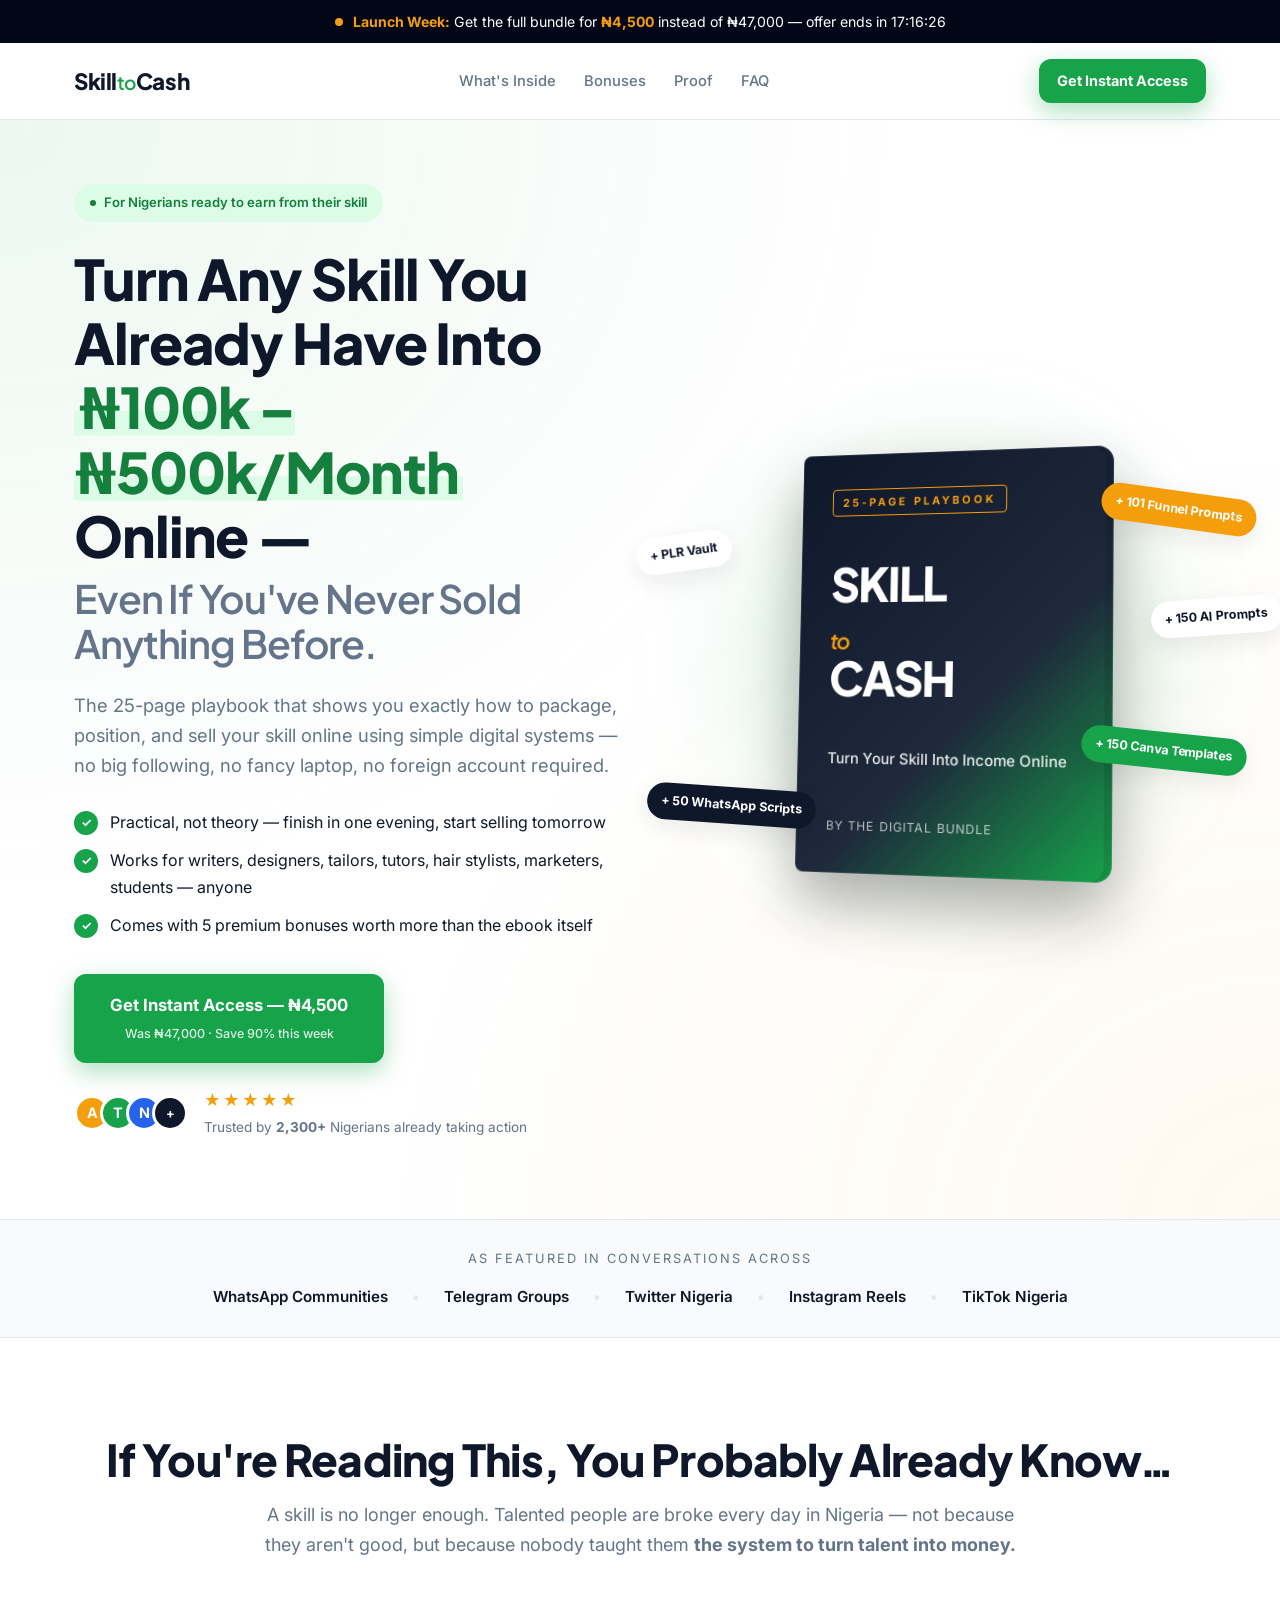
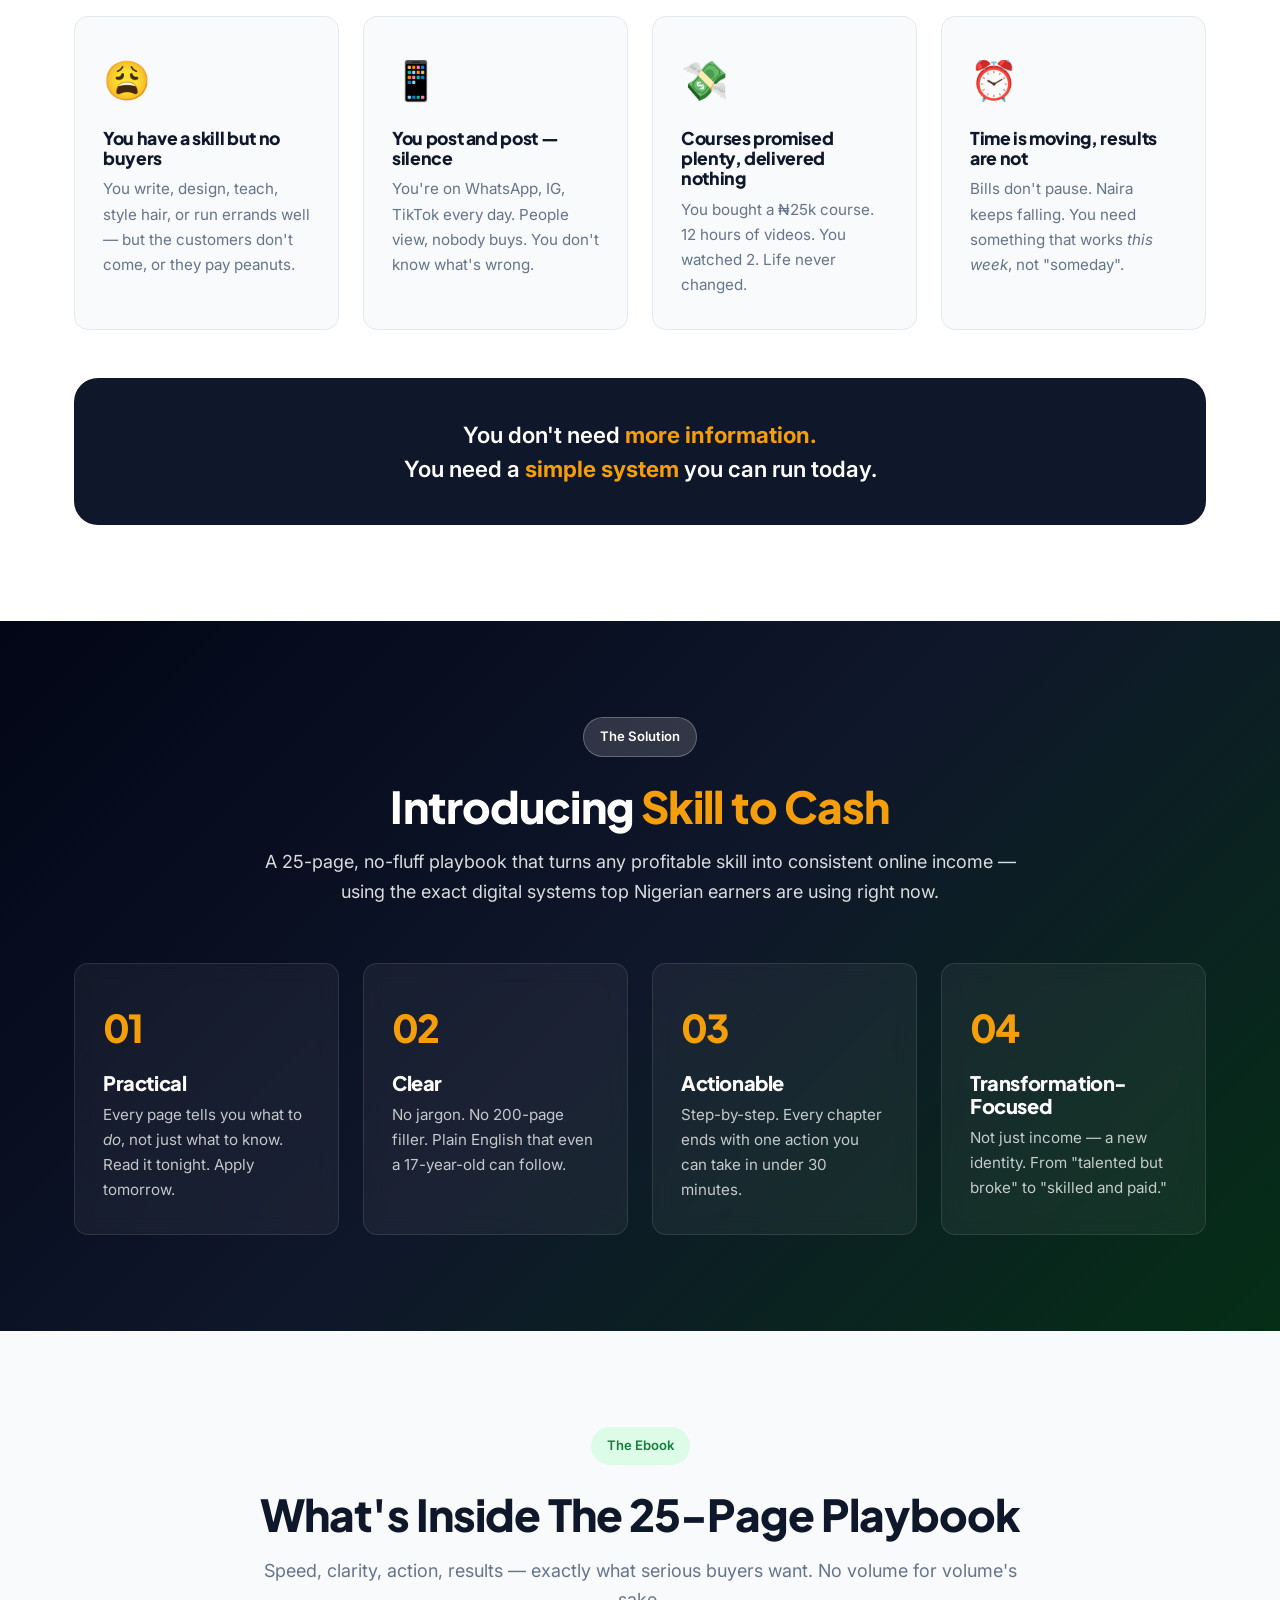
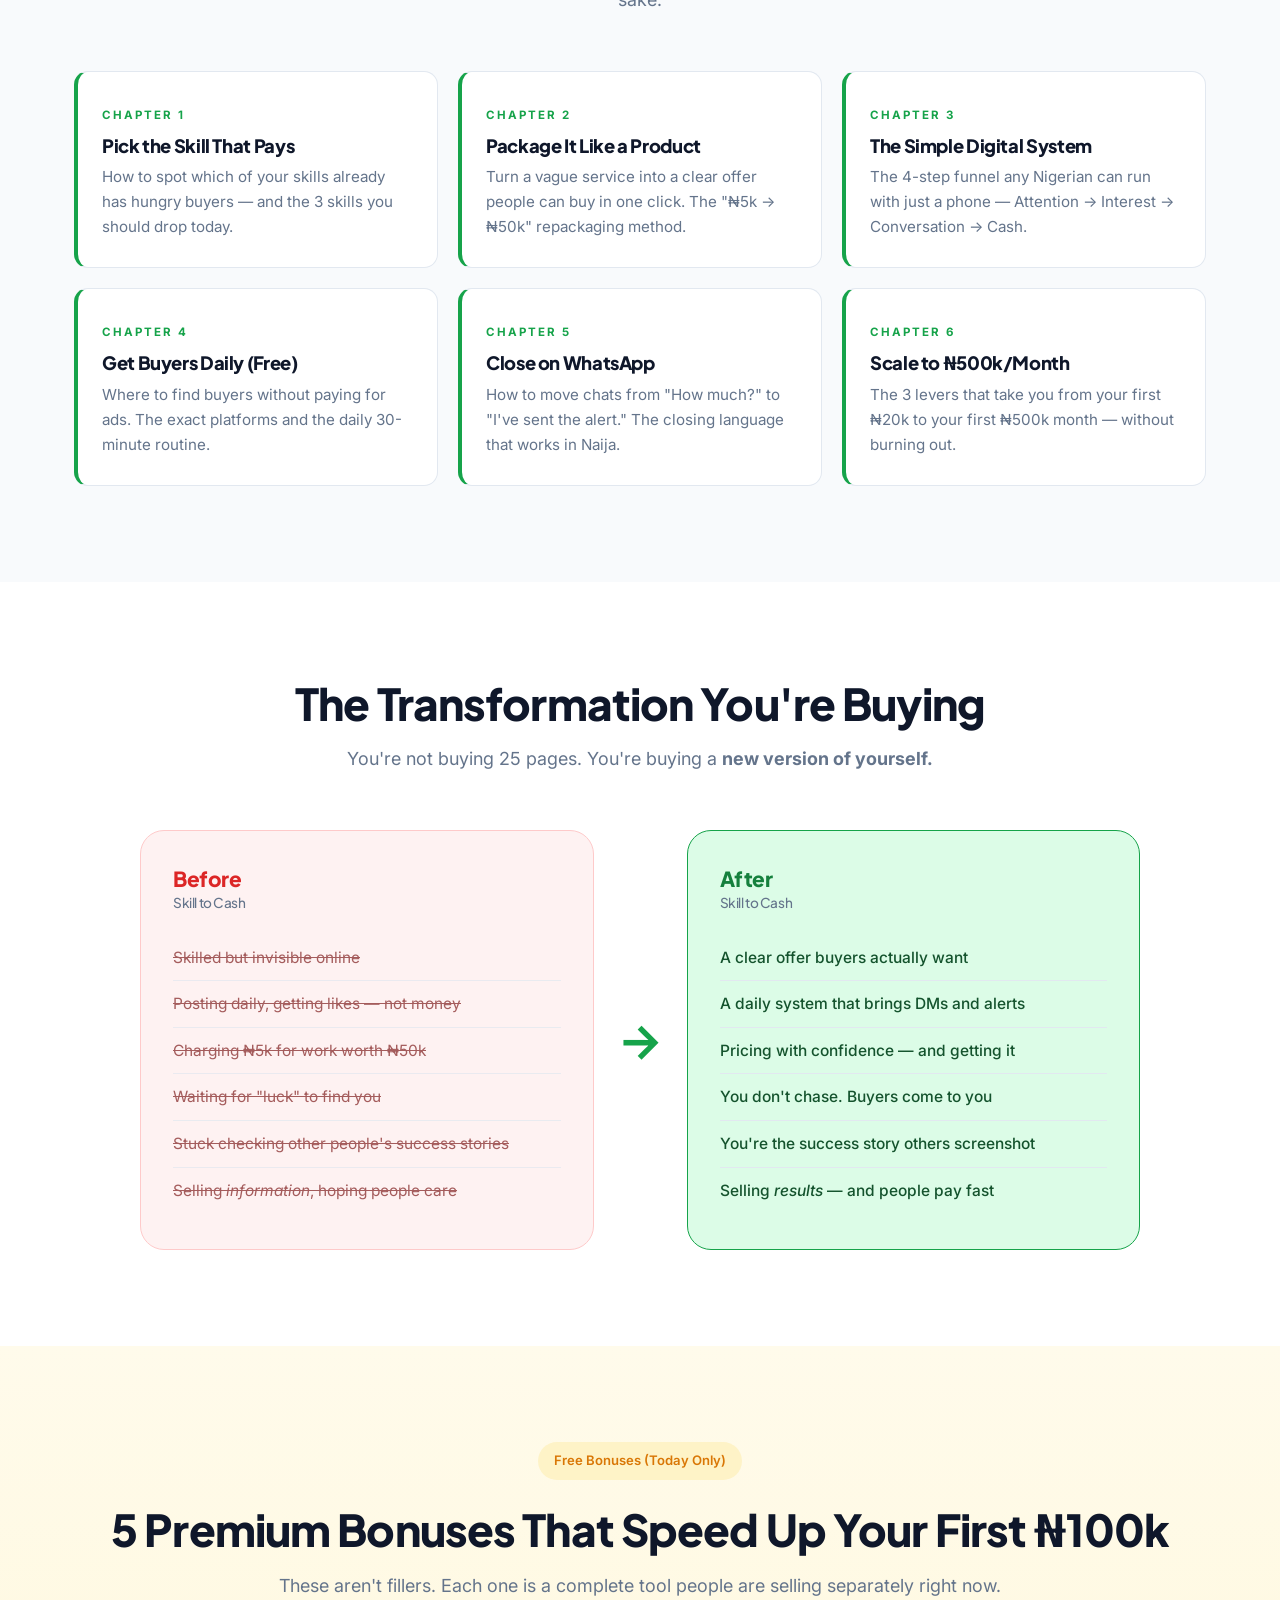
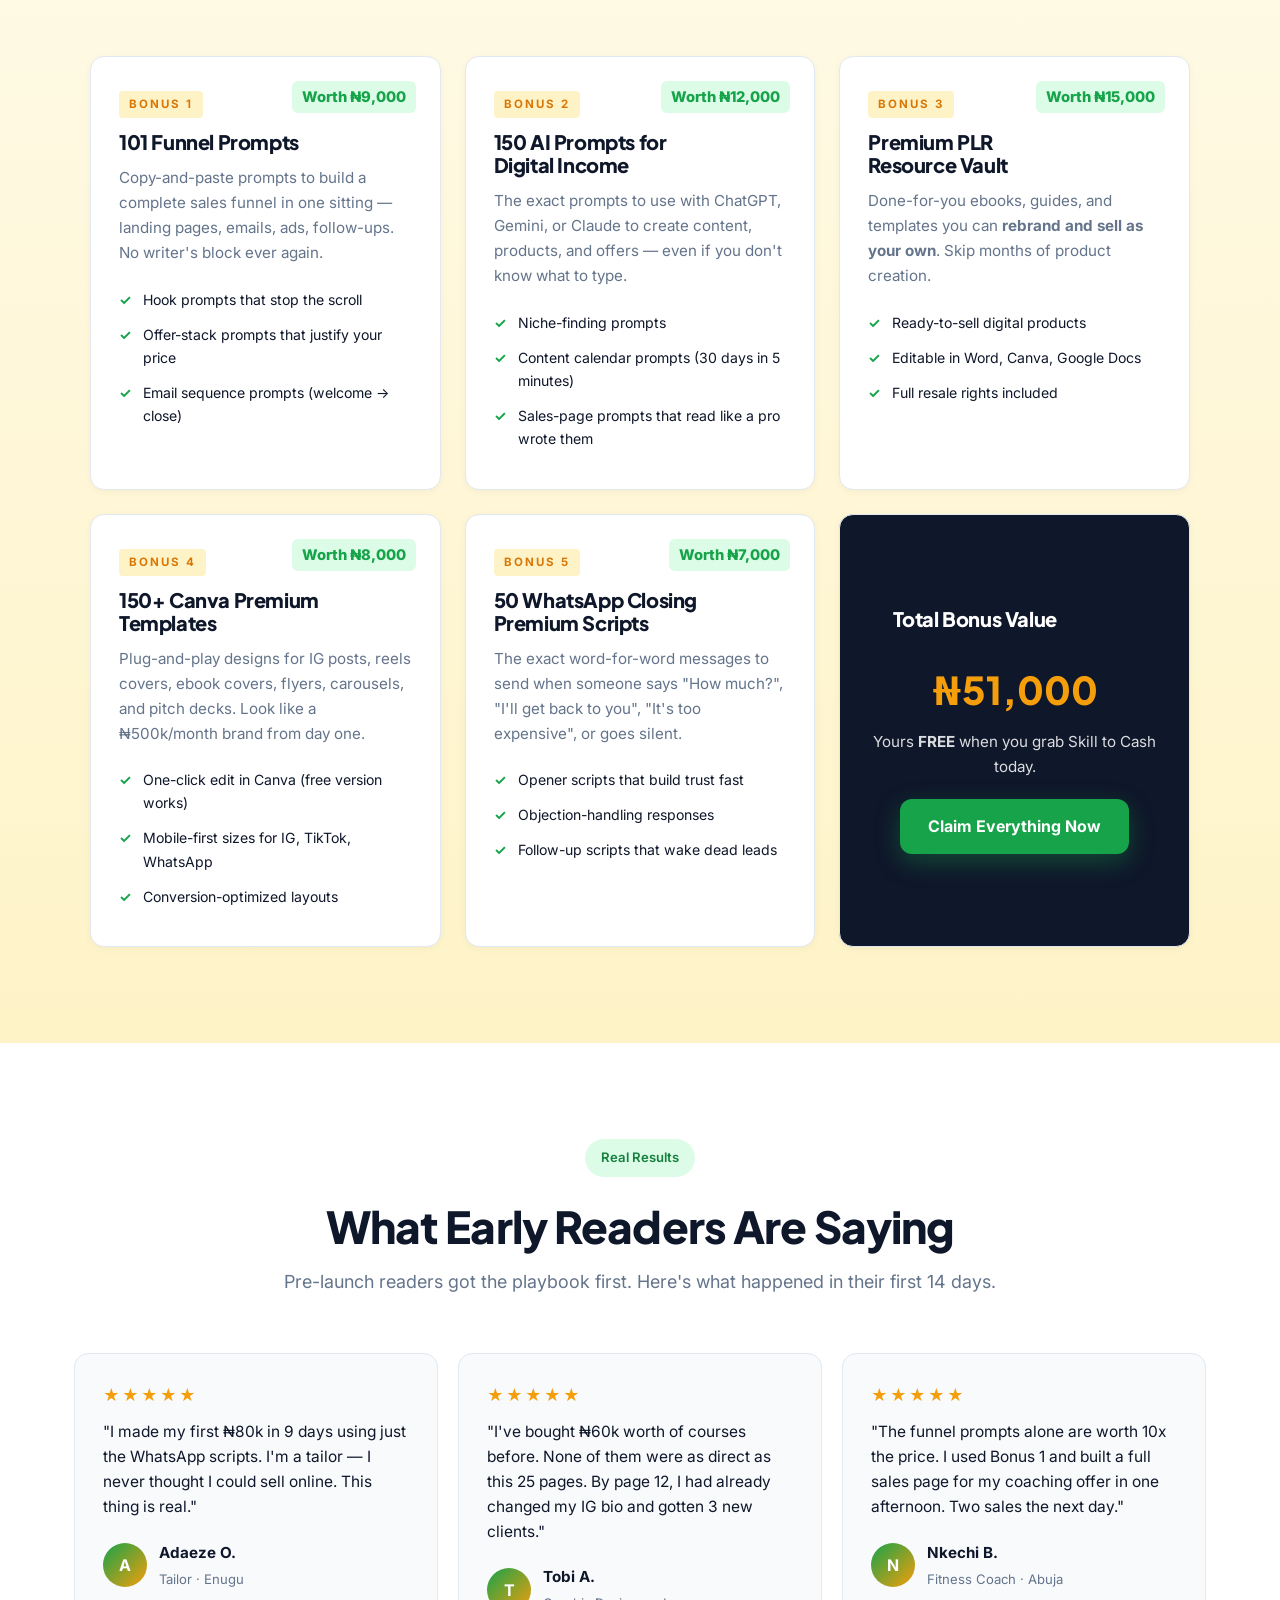
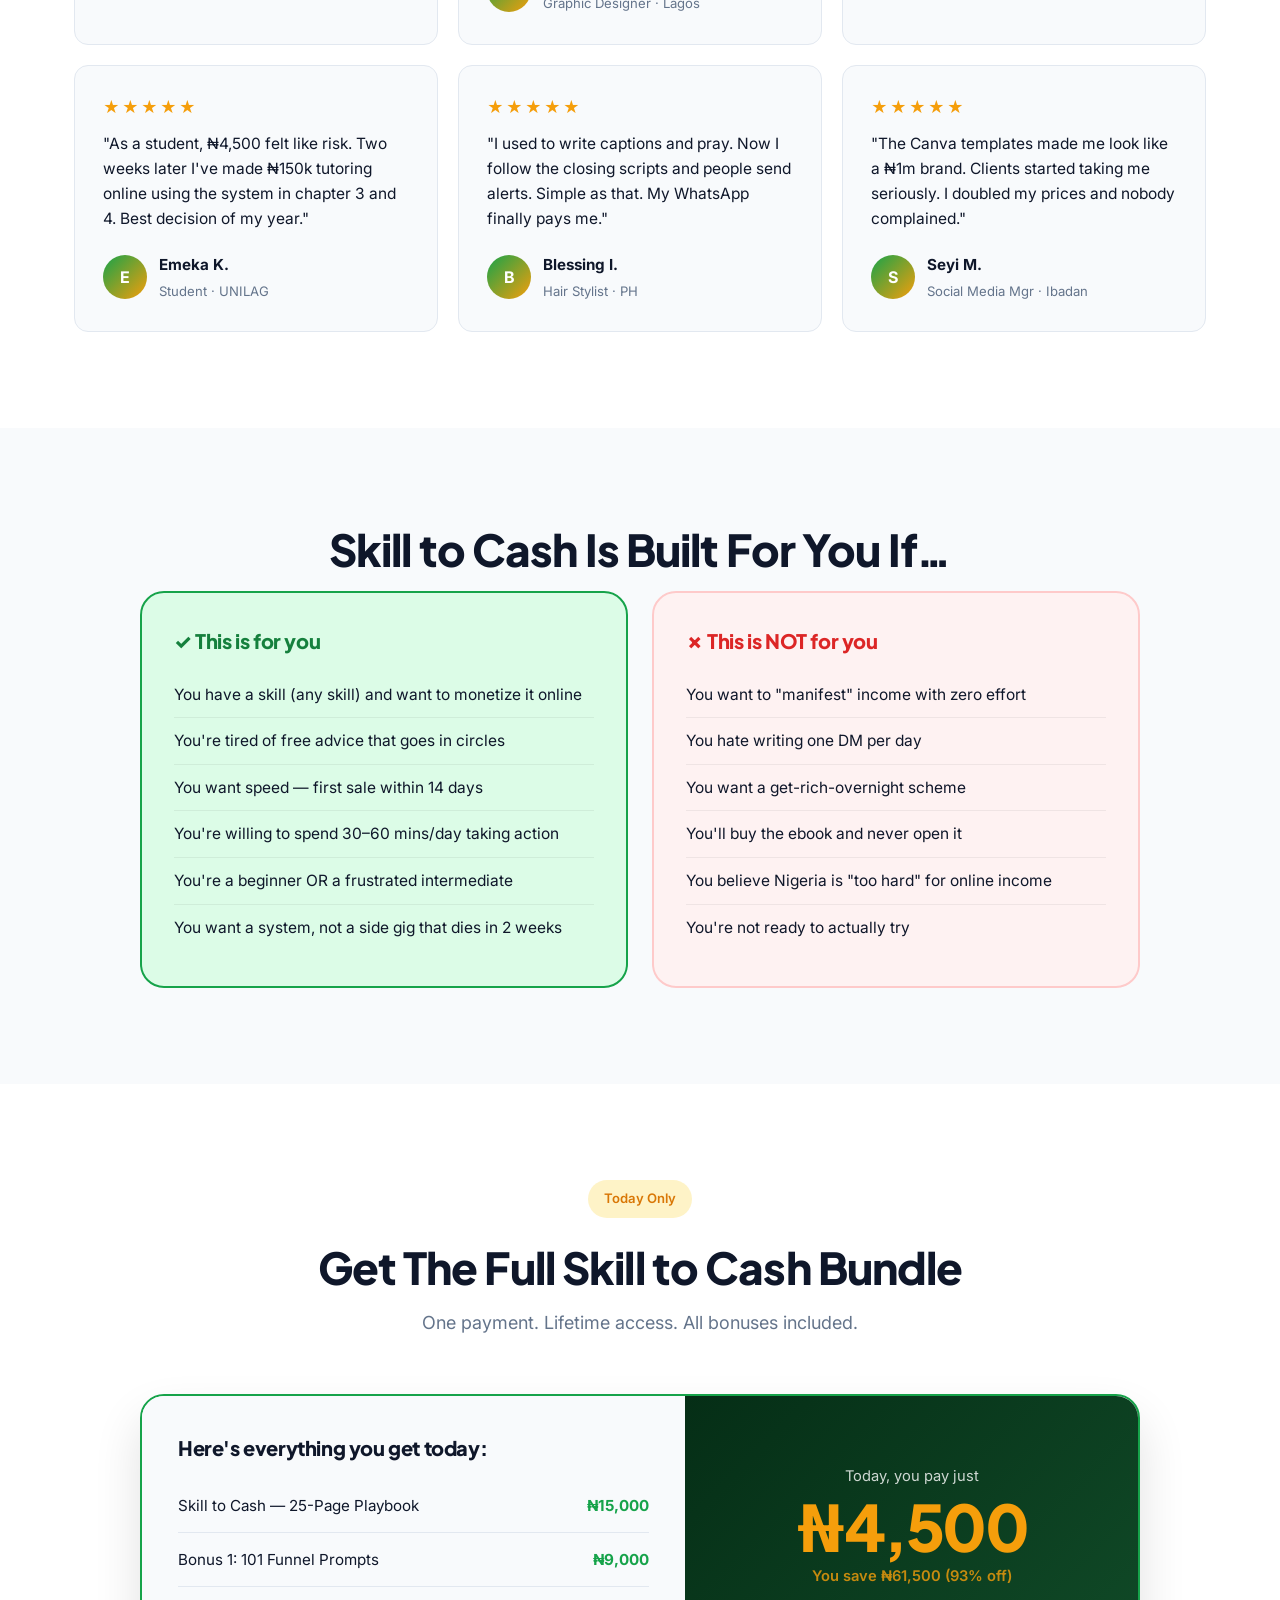
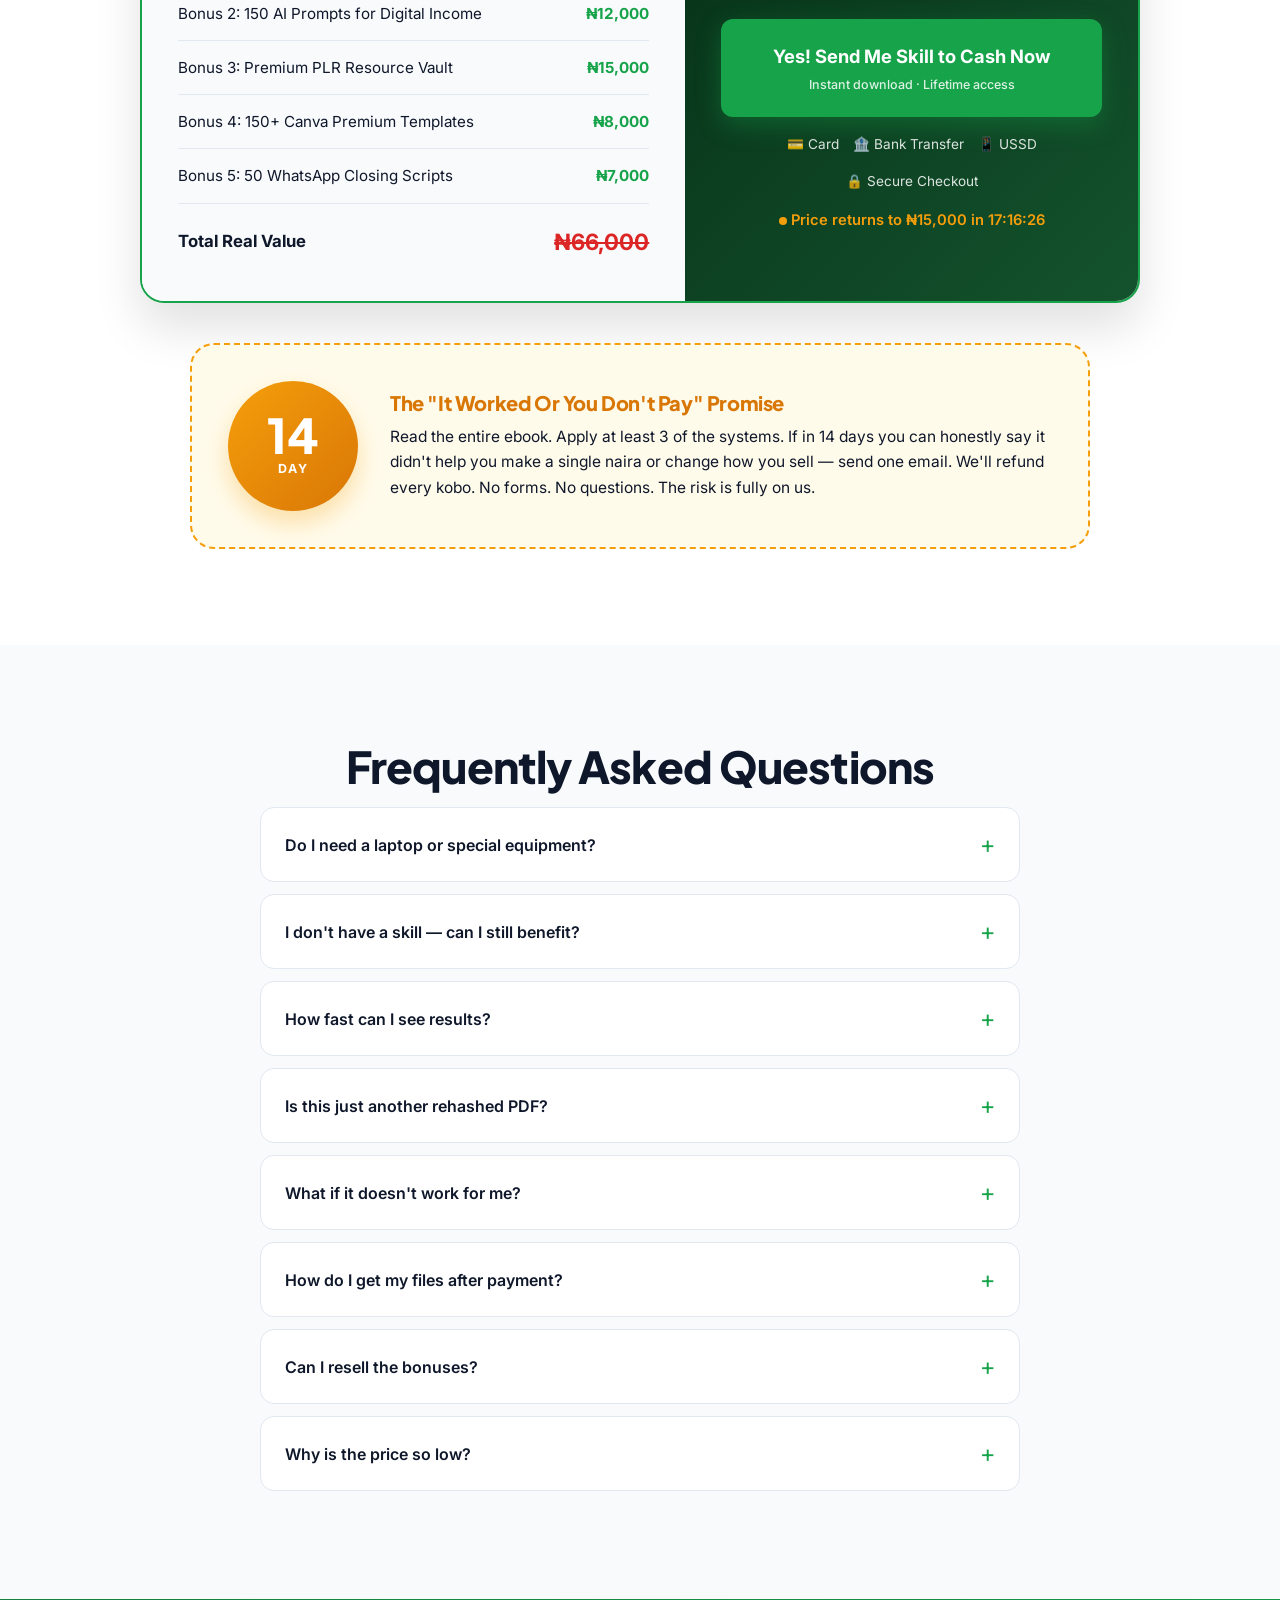
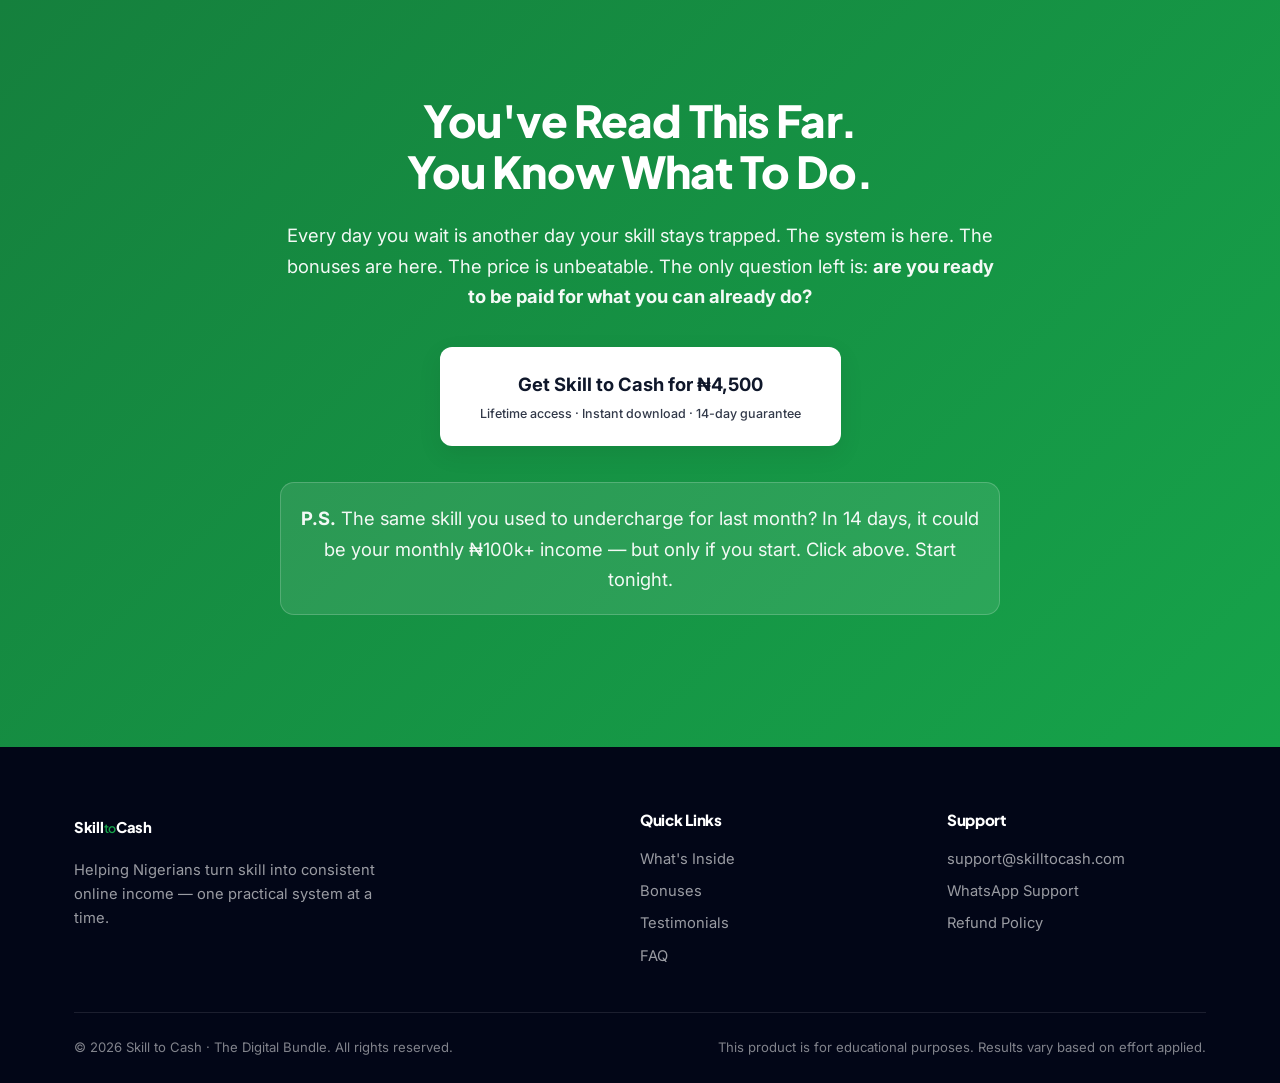
==== index.html @ 4e05a84c "Launch: Skill to Cash high-converting landing page + funnel - Full landing page (hero, pain, promise" ====
<!DOCTYPE html>
<html lang="en">
<head>
  <meta charset="UTF-8" />
  <meta name="viewport" content="width=device-width, initial-scale=1.0" />
  <meta name="description" content="Skill to Cash — Turn any profitable skill into consistent online income using simple digital systems. A 25-page practical ebook + 5 premium bonuses." />
  <meta name="keywords" content="skill to cash, make money online Nigeria, digital income, ebook, online business Nigeria" />

  <!-- Open Graph -->
  <meta property="og:title" content="Skill to Cash — Turn Your Skill Into Cash, Starting This Week" />
  <meta property="og:description" content="The 25-page playbook Nigerians are using to turn ordinary skills into ₦100k–₦500k/month online. Practical. Clear. Actionable." />
  <meta property="og:type" content="website" />

  <title>Skill to Cash — Turn Your Skill Into Cash, Starting This Week</title>

  <link rel="preconnect" href="https://fonts.googleapis.com" />
  <link rel="preconnect" href="https://fonts.gstatic.com" crossorigin />
  <link href="https://fonts.googleapis.com/css2?family=Inter:wght@400;500;600;700;800;900&family=Plus+Jakarta+Sans:wght@600;700;800&display=swap" rel="stylesheet" />
  <link rel="stylesheet" href="styles.css" />
</head>
<body>

  <!-- ANNOUNCEMENT BAR -->
  <div class="announce-bar">
    <span class="pulse-dot"></span>
    <span><strong>Launch Week:</strong> Get the full bundle for <strong>₦4,500</strong> instead of ₦47,000 — offer ends in <span id="countdown">--:--:--</span></span>
  </div>

  <!-- NAV -->
  <header class="nav">
    <div class="container nav-inner">
      <a href="#" class="logo">Skill<span>to</span>Cash</a>
      <nav class="nav-links">
        <a href="#whats-inside">What's Inside</a>
        <a href="#bonuses">Bonuses</a>
        <a href="#proof">Proof</a>
        <a href="#faq">FAQ</a>
      </nav>
      <a href="#order" class="btn btn-sm btn-primary">Get Instant Access</a>
    </div>
  </header>

  <!-- HERO -->
  <section class="hero">
    <div class="container hero-grid">
      <div class="hero-copy">
        <div class="badge">
          <span class="badge-dot"></span> For Nigerians ready to earn from their skill
        </div>
        <h1 class="hero-title">
          Turn Any Skill You Already Have Into <span class="highlight">₦100k – ₦500k/Month</span> Online —
          <em>Even If You've Never Sold Anything Before.</em>
        </h1>
        <p class="hero-sub">
          The 25-page playbook that shows you exactly how to package, position, and sell your skill online using simple digital systems —
          no big following, no fancy laptop, no foreign account required.
        </p>

        <ul class="hero-bullets">
          <li><span class="check">✓</span> Practical, not theory — finish in one evening, start selling tomorrow</li>
          <li><span class="check">✓</span> Works for writers, designers, tailors, tutors, hair stylists, marketers, students — anyone</li>
          <li><span class="check">✓</span> Comes with 5 premium bonuses worth more than the ebook itself</li>
        </ul>

        <div class="hero-cta">
          <a href="#order" class="btn btn-lg btn-primary">
            Get Instant Access — ₦4,500
            <span class="btn-sub">Was ₦47,000 · Save 90% this week</span>
          </a>
          <div class="trust-row">
            <div class="avatars">
              <span class="avatar a1">A</span>
              <span class="avatar a2">T</span>
              <span class="avatar a3">N</span>
              <span class="avatar a4">+</span>
            </div>
            <div>
              <div class="stars">★★★★★</div>
              <small>Trusted by <strong>2,300+</strong> Nigerians already taking action</small>
            </div>
          </div>
        </div>
      </div>

      <div class="hero-visual">
        <div class="mockup">
          <div class="mockup-glow"></div>
          <div class="ebook-cover">
            <div class="ebook-tag">25-PAGE PLAYBOOK</div>
            <div class="ebook-title">SKILL <br/><span>to</span><br/> CASH</div>
            <div class="ebook-sub">Turn Your Skill Into Income Online</div>
            <div class="ebook-author">by The Digital Bundle</div>
          </div>
          <div class="mockup-stickers">
            <span class="sticker s1">+ 101 Funnel Prompts</span>
            <span class="sticker s2">+ 150 AI Prompts</span>
            <span class="sticker s3">+ 150 Canva Templates</span>
            <span class="sticker s4">+ PLR Vault</span>
            <span class="sticker s5">+ 50 WhatsApp Scripts</span>
          </div>
        </div>
      </div>
    </div>
  </section>

  <!-- LOGO / SOCIAL PROOF STRIP -->
  <section class="proof-strip">
    <div class="container">
      <p class="proof-strip-label">As featured in conversations across</p>
      <div class="proof-logos">
        <span>WhatsApp Communities</span>
        <span>•</span>
        <span>Telegram Groups</span>
        <span>•</span>
        <span>Twitter Nigeria</span>
        <span>•</span>
        <span>Instagram Reels</span>
        <span>•</span>
        <span>TikTok Nigeria</span>
      </div>
    </div>
  </section>

  <!-- PAIN / AGITATION -->
  <section class="pain">
    <div class="container">
      <h2 class="section-title">If You're Reading This, You Probably Already Know…</h2>
      <p class="section-lede">A skill is no longer enough. Talented people are broke every day in Nigeria — not because they aren't good, but because nobody taught them <strong>the system to turn talent into money.</strong></p>

      <div class="pain-grid">
        <div class="pain-card">
          <div class="pain-icon">😩</div>
          <h3>You have a skill but no buyers</h3>
          <p>You write, design, teach, style hair, or run errands well — but the customers don't come, or they pay peanuts.</p>
        </div>
        <div class="pain-card">
          <div class="pain-icon">📱</div>
          <h3>You post and post — silence</h3>
          <p>You're on WhatsApp, IG, TikTok every day. People view, nobody buys. You don't know what's wrong.</p>
        </div>
        <div class="pain-card">
          <div class="pain-icon">💸</div>
          <h3>Courses promised plenty, delivered nothing</h3>
          <p>You bought a ₦25k course. 12 hours of videos. You watched 2. Life never changed.</p>
        </div>
        <div class="pain-card">
          <div class="pain-icon">⏰</div>
          <h3>Time is moving, results are not</h3>
          <p>Bills don't pause. Naira keeps falling. You need something that works <em>this week</em>, not "someday".</p>
        </div>
      </div>

      <div class="pain-callout">
        <p>You don't need <strong>more information.</strong><br/>You need a <strong>simple system</strong> you can run today.</p>
      </div>
    </div>
  </section>

  <!-- THE PROMISE / SOLUTION -->
  <section class="promise">
    <div class="container">
      <div class="badge badge-light">The Solution</div>
      <h2 class="section-title white">Introducing <span class="highlight-yellow">Skill to Cash</span></h2>
      <p class="section-lede white">A 25-page, no-fluff playbook that turns any profitable skill into consistent online income — using the exact digital systems top Nigerian earners are using right now.</p>

      <div class="promise-grid">
        <div class="promise-card">
          <div class="num">01</div>
          <h3>Practical</h3>
          <p>Every page tells you what to <em>do</em>, not just what to know. Read it tonight. Apply tomorrow.</p>
        </div>
        <div class="promise-card">
          <div class="num">02</div>
          <h3>Clear</h3>
          <p>No jargon. No 200-page filler. Plain English that even a 17-year-old can follow.</p>
        </div>
        <div class="promise-card">
          <div class="num">03</div>
          <h3>Actionable</h3>
          <p>Step-by-step. Every chapter ends with one action you can take in under 30 minutes.</p>
        </div>
        <div class="promise-card">
          <div class="num">04</div>
          <h3>Transformation-Focused</h3>
          <p>Not just income — a new identity. From "talented but broke" to "skilled and paid."</p>
        </div>
      </div>
    </div>
  </section>

  <!-- WHAT'S INSIDE THE EBOOK -->
  <section id="whats-inside" class="inside">
    <div class="container">
      <div class="badge">The Ebook</div>
      <h2 class="section-title">What's Inside The 25-Page Playbook</h2>
      <p class="section-lede">Speed, clarity, action, results — exactly what serious buyers want. No volume for volume's sake.</p>

      <div class="inside-grid">
        <div class="inside-card">
          <span class="chap">Chapter 1</span>
          <h3>Pick the Skill That Pays</h3>
          <p>How to spot which of your skills already has hungry buyers — and the 3 skills you should drop today.</p>
        </div>
        <div class="inside-card">
          <span class="chap">Chapter 2</span>
          <h3>Package It Like a Product</h3>
          <p>Turn a vague service into a clear offer people can buy in one click. The "₦5k → ₦50k" repackaging method.</p>
        </div>
        <div class="inside-card">
          <span class="chap">Chapter 3</span>
          <h3>The Simple Digital System</h3>
          <p>The 4-step funnel any Nigerian can run with just a phone — Attention → Interest → Conversation → Cash.</p>
        </div>
        <div class="inside-card">
          <span class="chap">Chapter 4</span>
          <h3>Get Buyers Daily (Free)</h3>
          <p>Where to find buyers without paying for ads. The exact platforms and the daily 30-minute routine.</p>
        </div>
        <div class="inside-card">
          <span class="chap">Chapter 5</span>
          <h3>Close on WhatsApp</h3>
          <p>How to move chats from "How much?" to "I've sent the alert." The closing language that works in Naija.</p>
        </div>
        <div class="inside-card">
          <span class="chap">Chapter 6</span>
          <h3>Scale to ₦500k/Month</h3>
          <p>The 3 levers that take you from your first ₦20k to your first ₦500k month — without burning out.</p>
        </div>
      </div>
    </div>
  </section>

  <!-- TRANSFORMATION PROMISE -->
  <section class="transformation">
    <div class="container">
      <h2 class="section-title">The Transformation You're Buying</h2>
      <p class="section-lede">You're not buying 25 pages. You're buying a <strong>new version of yourself.</strong></p>

      <div class="trans-grid">
        <div class="trans-col before">
          <h3>Before <span>Skill to Cash</span></h3>
          <ul>
            <li>Skilled but invisible online</li>
            <li>Posting daily, getting likes — not money</li>
            <li>Charging ₦5k for work worth ₦50k</li>
            <li>Waiting for "luck" to find you</li>
            <li>Stuck checking other people's success stories</li>
            <li>Selling <em>information</em>, hoping people care</li>
          </ul>
        </div>
        <div class="trans-arrow">→</div>
        <div class="trans-col after">
          <h3>After <span>Skill to Cash</span></h3>
          <ul>
            <li>A clear offer buyers actually want</li>
            <li>A daily system that brings DMs and alerts</li>
            <li>Pricing with confidence — and getting it</li>
            <li>You don't chase. Buyers come to you</li>
            <li>You're the success story others screenshot</li>
            <li>Selling <em>results</em> — and people pay fast</li>
          </ul>
        </div>
      </div>
    </div>
  </section>

  <!-- BONUS STACK -->
  <section id="bonuses" class="bonuses">
    <div class="container">
      <div class="badge badge-gold">Free Bonuses (Today Only)</div>
      <h2 class="section-title">5 Premium Bonuses That Speed Up Your First ₦100k</h2>
      <p class="section-lede">These aren't fillers. Each one is a complete tool people are selling separately right now.</p>

      <div class="bonus-grid">
        <div class="bonus-card">
          <div class="bonus-num">Bonus 1</div>
          <div class="bonus-value">Worth ₦9,000</div>
          <h3>101 Funnel Prompts</h3>
          <p>Copy-and-paste prompts to build a complete sales funnel in one sitting — landing pages, emails, ads, follow-ups. No writer's block ever again.</p>
          <ul class="bonus-bullets">
            <li>Hook prompts that stop the scroll</li>
            <li>Offer-stack prompts that justify your price</li>
            <li>Email sequence prompts (welcome → close)</li>
          </ul>
        </div>

        <div class="bonus-card">
          <div class="bonus-num">Bonus 2</div>
          <div class="bonus-value">Worth ₦12,000</div>
          <h3>150 AI Prompts for Digital Income</h3>
          <p>The exact prompts to use with ChatGPT, Gemini, or Claude to create content, products, and offers — even if you don't know what to type.</p>
          <ul class="bonus-bullets">
            <li>Niche-finding prompts</li>
            <li>Content calendar prompts (30 days in 5 minutes)</li>
            <li>Sales-page prompts that read like a pro wrote them</li>
          </ul>
        </div>

        <div class="bonus-card">
          <div class="bonus-num">Bonus 3</div>
          <div class="bonus-value">Worth ₦15,000</div>
          <h3>Premium PLR Resource Vault</h3>
          <p>Done-for-you ebooks, guides, and templates you can <strong>rebrand and sell as your own</strong>. Skip months of product creation.</p>
          <ul class="bonus-bullets">
            <li>Ready-to-sell digital products</li>
            <li>Editable in Word, Canva, Google Docs</li>
            <li>Full resale rights included</li>
          </ul>
        </div>

        <div class="bonus-card">
          <div class="bonus-num">Bonus 4</div>
          <div class="bonus-value">Worth ₦8,000</div>
          <h3>150+ Canva Premium Templates</h3>
          <p>Plug-and-play designs for IG posts, reels covers, ebook covers, flyers, carousels, and pitch decks. Look like a ₦500k/month brand from day one.</p>
          <ul class="bonus-bullets">
            <li>One-click edit in Canva (free version works)</li>
            <li>Mobile-first sizes for IG, TikTok, WhatsApp</li>
            <li>Conversion-optimized layouts</li>
          </ul>
        </div>

        <div class="bonus-card">
          <div class="bonus-num">Bonus 5</div>
          <div class="bonus-value">Worth ₦7,000</div>
          <h3>50 WhatsApp Closing Premium Scripts</h3>
          <p>The exact word-for-word messages to send when someone says "How much?", "I'll get back to you", "It's too expensive", or goes silent.</p>
          <ul class="bonus-bullets">
            <li>Opener scripts that build trust fast</li>
            <li>Objection-handling responses</li>
            <li>Follow-up scripts that wake dead leads</li>
          </ul>
        </div>

        <div class="bonus-card bonus-total">
          <h3>Total Bonus Value</h3>
          <div class="total-old">₦51,000</div>
          <p>Yours <strong>FREE</strong> when you grab Skill to Cash today.</p>
          <a href="#order" class="btn btn-primary">Claim Everything Now</a>
        </div>
      </div>
    </div>
  </section>

  <!-- SOCIAL PROOF -->
  <section id="proof" class="proof">
    <div class="container">
      <div class="badge">Real Results</div>
      <h2 class="section-title">What Early Readers Are Saying</h2>
      <p class="section-lede">Pre-launch readers got the playbook first. Here's what happened in their first 14 days.</p>

      <div class="testimonials">
        <div class="testimonial">
          <div class="stars">★★★★★</div>
          <p>"I made my first ₦80k in 9 days using just the WhatsApp scripts. I'm a tailor — I never thought I could sell online. This thing is real."</p>
          <div class="t-author">
            <div class="t-avatar">A</div>
            <div>
              <strong>Adaeze O.</strong>
              <small>Tailor · Enugu</small>
            </div>
          </div>
        </div>

        <div class="testimonial">
          <div class="stars">★★★★★</div>
          <p>"I've bought ₦60k worth of courses before. None of them were as direct as this 25 pages. By page 12, I had already changed my IG bio and gotten 3 new clients."</p>
          <div class="t-author">
            <div class="t-avatar">T</div>
            <div>
              <strong>Tobi A.</strong>
              <small>Graphic Designer · Lagos</small>
            </div>
          </div>
        </div>

        <div class="testimonial">
          <div class="stars">★★★★★</div>
          <p>"The funnel prompts alone are worth 10x the price. I used Bonus 1 and built a full sales page for my coaching offer in one afternoon. Two sales the next day."</p>
          <div class="t-author">
            <div class="t-avatar">N</div>
            <div>
              <strong>Nkechi B.</strong>
              <small>Fitness Coach · Abuja</small>
            </div>
          </div>
        </div>

        <div class="testimonial">
          <div class="stars">★★★★★</div>
          <p>"As a student, ₦4,500 felt like risk. Two weeks later I've made ₦150k tutoring online using the system in chapter 3 and 4. Best decision of my year."</p>
          <div class="t-author">
            <div class="t-avatar">E</div>
            <div>
              <strong>Emeka K.</strong>
              <small>Student · UNILAG</small>
            </div>
          </div>
        </div>

        <div class="testimonial">
          <div class="stars">★★★★★</div>
          <p>"I used to write captions and pray. Now I follow the closing scripts and people send alerts. Simple as that. My WhatsApp finally pays me."</p>
          <div class="t-author">
            <div class="t-avatar">B</div>
            <div>
              <strong>Blessing I.</strong>
              <small>Hair Stylist · PH</small>
            </div>
          </div>
        </div>

        <div class="testimonial">
          <div class="stars">★★★★★</div>
          <p>"The Canva templates made me look like a ₦1m brand. Clients started taking me seriously. I doubled my prices and nobody complained."</p>
          <div class="t-author">
            <div class="t-avatar">S</div>
            <div>
              <strong>Seyi M.</strong>
              <small>Social Media Mgr · Ibadan</small>
            </div>
          </div>
        </div>
      </div>
    </div>
  </section>

  <!-- WHO IS THIS FOR -->
  <section class="for-who">
    <div class="container">
      <h2 class="section-title">Skill to Cash Is Built For You If…</h2>
      <div class="for-grid">
        <div class="for-card yes">
          <h3>✓ This is for you</h3>
          <ul>
            <li>You have a skill (any skill) and want to monetize it online</li>
            <li>You're tired of free advice that goes in circles</li>
            <li>You want speed — first sale within 14 days</li>
            <li>You're willing to spend 30–60 mins/day taking action</li>
            <li>You're a beginner OR a frustrated intermediate</li>
            <li>You want a system, not a side gig that dies in 2 weeks</li>
          </ul>
        </div>
        <div class="for-card no">
          <h3>✗ This is NOT for you</h3>
          <ul>
            <li>You want to "manifest" income with zero effort</li>
            <li>You hate writing one DM per day</li>
            <li>You want a get-rich-overnight scheme</li>
            <li>You'll buy the ebook and never open it</li>
            <li>You believe Nigeria is "too hard" for online income</li>
            <li>You're not ready to actually try</li>
          </ul>
        </div>
      </div>
    </div>
  </section>

  <!-- PRICING / OFFER STACK -->
  <section id="order" class="pricing">
    <div class="container">
      <div class="badge badge-gold">Today Only</div>
      <h2 class="section-title">Get The Full Skill to Cash Bundle</h2>
      <p class="section-lede">One payment. Lifetime access. All bonuses included.</p>

      <div class="offer-card">
        <div class="offer-stack">
          <h3>Here's everything you get today:</h3>
          <ul class="stack-list">
            <li><span>Skill to Cash — 25-Page Playbook</span><strong>₦15,000</strong></li>
            <li><span>Bonus 1: 101 Funnel Prompts</span><strong>₦9,000</strong></li>
            <li><span>Bonus 2: 150 AI Prompts for Digital Income</span><strong>₦12,000</strong></li>
            <li><span>Bonus 3: Premium PLR Resource Vault</span><strong>₦15,000</strong></li>
            <li><span>Bonus 4: 150+ Canva Premium Templates</span><strong>₦8,000</strong></li>
            <li><span>Bonus 5: 50 WhatsApp Closing Scripts</span><strong>₦7,000</strong></li>
          </ul>
          <div class="stack-total">
            <span>Total Real Value</span>
            <strong class="strike">₦66,000</strong>
          </div>
        </div>

        <div class="offer-price">
          <div class="price-tag">
            <small>Today, you pay just</small>
            <div class="big-price">₦4,500</div>
            <small class="save">You save ₦61,500 (93% off)</small>
          </div>

          <a href="https://selar.co/" class="btn btn-xl btn-primary btn-block">
            Yes! Send Me Skill to Cash Now
            <span class="btn-sub">Instant download · Lifetime access</span>
          </a>

          <div class="payment-row">
            <span>💳 Card</span>
            <span>🏦 Bank Transfer</span>
            <span>📱 USSD</span>
            <span>🔒 Secure Checkout</span>
          </div>

          <div class="urgency">
            <span class="pulse-dot"></span>
            Price returns to ₦15,000 in <span id="countdown2">--:--:--</span>
          </div>
        </div>
      </div>

      <!-- GUARANTEE -->
      <div class="guarantee">
        <div class="guarantee-badge">
          <div>14</div>
          <small>DAY</small>
        </div>
        <div class="guarantee-text">
          <h3>The "It Worked Or You Don't Pay" Promise</h3>
          <p>Read the entire ebook. Apply at least 3 of the systems. If in 14 days you can honestly say it didn't help you make a single naira or change how you sell — send one email. We'll refund every kobo. No forms. No questions. The risk is fully on us.</p>
        </div>
      </div>
    </div>
  </section>

  <!-- FAQ -->
  <section id="faq" class="faq">
    <div class="container">
      <h2 class="section-title">Frequently Asked Questions</h2>

      <div class="faq-list">
        <div class="faq-item">
          <button class="faq-q">Do I need a laptop or special equipment?<span>+</span></button>
          <div class="faq-a"><p>No. Everything in Skill to Cash can be done from a smartphone. The bonuses (Canva templates, WhatsApp scripts, AI prompts) are all phone-friendly.</p></div>
        </div>
        <div class="faq-item">
          <button class="faq-q">I don't have a skill — can I still benefit?<span>+</span></button>
          <div class="faq-a"><p>Yes. Chapter 1 helps you discover skills you already have but never thought to monetize. Plus, the PLR vault gives you ready-to-sell products even if you're starting from zero.</p></div>
        </div>
        <div class="faq-item">
          <button class="faq-q">How fast can I see results?</button>
          <div class="faq-a"><p>Most readers who actively apply the system land their first sale within 7–14 days. Some have done it in 48 hours using the WhatsApp closing scripts. But this is not magic — it's a system. You must run it.</p></div>
        </div>
        <div class="faq-item">
          <button class="faq-q">Is this just another rehashed PDF?<span>+</span></button>
          <div class="faq-a"><p>No. This is 25 deliberately tight pages — built for speed, clarity, and action. Buyers don't want volume; they want a path. That's what you're getting.</p></div>
        </div>
        <div class="faq-item">
          <button class="faq-q">What if it doesn't work for me?<span>+</span></button>
          <div class="faq-a"><p>You're covered by our 14-day "it worked or you don't pay" promise. Read it. Apply 3 systems. If nothing happens, email us — full refund, no questions.</p></div>
        </div>
        <div class="faq-item">
          <button class="faq-q">How do I get my files after payment?<span>+</span></button>
          <div class="faq-a"><p>Instantly. After checkout, you'll be redirected to a download page with the ebook + all 5 bonuses. You'll also get the same links in your email for lifetime access.</p></div>
        </div>
        <div class="faq-item">
          <button class="faq-q">Can I resell the bonuses?<span>+</span></button>
          <div class="faq-a"><p>The Premium PLR Resource Vault (Bonus 3) comes with full resale rights — rebrand and sell as your own. The other bonuses are for personal use to help <em>you</em> earn.</p></div>
        </div>
        <div class="faq-item">
          <button class="faq-q">Why is the price so low?<span>+</span></button>
          <div class="faq-a"><p>Launch-week pricing. We'd rather have 10,000 Nigerians actually using the system than 200 paying premium. Price returns to ₦15,000 once the timer ends.</p></div>
        </div>
      </div>
    </div>
  </section>

  <!-- FINAL CTA -->
  <section class="final-cta">
    <div class="container">
      <h2>You've Read This Far. <br/>You Know What To Do.</h2>
      <p>Every day you wait is another day your skill stays trapped. The system is here. The bonuses are here. The price is unbeatable. The only question left is: <strong>are you ready to be paid for what you can already do?</strong></p>
      <a href="#order" class="btn btn-xl btn-light">
        Get Skill to Cash for ₦4,500
        <span class="btn-sub">Lifetime access · Instant download · 14-day guarantee</span>
      </a>
      <p class="ps"><strong>P.S.</strong> The same skill you used to undercharge for last month? In 14 days, it could be your monthly ₦100k+ income — but only if you start. Click above. Start tonight.</p>
    </div>
  </section>

  <!-- FOOTER -->
  <footer class="footer">
    <div class="container">
      <div class="footer-grid">
        <div>
          <a href="#" class="logo">Skill<span>to</span>Cash</a>
          <p>Helping Nigerians turn skill into consistent online income — one practical system at a time.</p>
        </div>
        <div>
          <h4>Quick Links</h4>
          <a href="#whats-inside">What's Inside</a>
          <a href="#bonuses">Bonuses</a>
          <a href="#proof">Testimonials</a>
          <a href="#faq">FAQ</a>
        </div>
        <div>
          <h4>Support</h4>
          <a href="mailto:support@skilltocash.com">support@skilltocash.com</a>
          <a href="#">WhatsApp Support</a>
          <a href="#">Refund Policy</a>
        </div>
      </div>
      <div class="footer-bottom">
        <small>© 2026 Skill to Cash · The Digital Bundle. All rights reserved.</small>
        <small>This product is for educational purposes. Results vary based on effort applied.</small>
      </div>
    </div>
  </footer>

  <!-- STICKY MOBILE CTA -->
  <div class="sticky-cta">
    <div>
      <strong>₦4,500</strong> <span class="strike">₦47,000</span>
    </div>
    <a href="#order" class="btn btn-primary btn-sm">Get It Now →</a>
  </div>

  <script src="script.js"></script>
</body>
</html>
---- styles.css ----
/* ============ RESET + BASE ============ */
*, *::before, *::after { box-sizing: border-box; margin: 0; padding: 0; }
html { scroll-behavior: smooth; }
body {
  font-family: 'Inter', -apple-system, BlinkMacSystemFont, sans-serif;
  font-size: 16px;
  line-height: 1.65;
  color: #0f172a;
  background: #ffffff;
  -webkit-font-smoothing: antialiased;
  overflow-x: hidden;
}
img { max-width: 100%; display: block; }
a { color: inherit; text-decoration: none; }
ul { list-style: none; }
button { font-family: inherit; cursor: pointer; border: none; background: none; }

:root {
  --primary: #16a34a;     /* green - growth, naira */
  --primary-dark: #15803d;
  --primary-light: #dcfce7;
  --accent: #f59e0b;      /* gold - premium */
  --accent-dark: #d97706;
  --dark: #0f172a;
  --darker: #020617;
  --muted: #64748b;
  --light: #f8fafc;
  --border: #e2e8f0;
  --danger: #dc2626;
  --shadow-sm: 0 2px 8px rgba(0,0,0,0.04);
  --shadow-md: 0 8px 24px rgba(0,0,0,0.08);
  --shadow-lg: 0 24px 48px rgba(0,0,0,0.12);
  --radius: 14px;
  --radius-lg: 24px;
}

.container {
  max-width: 1180px;
  margin: 0 auto;
  padding: 0 24px;
}

/* ============ TYPOGRAPHY ============ */
h1, h2, h3, h4 {
  font-family: 'Plus Jakarta Sans', 'Inter', sans-serif;
  font-weight: 800;
  line-height: 1.15;
  letter-spacing: -0.02em;
  color: var(--dark);
}
h1 { font-size: clamp(2rem, 5vw, 3.5rem); }
h2 { font-size: clamp(1.75rem, 4vw, 2.75rem); }
h3 { font-size: 1.25rem; }
.section-title {
  text-align: center;
  margin-bottom: 16px;
}
.section-title.white { color: #fff; }
.section-lede {
  text-align: center;
  font-size: 1.125rem;
  color: var(--muted);
  max-width: 760px;
  margin: 0 auto 56px;
}
.section-lede.white { color: rgba(255,255,255,0.85); }
.highlight {
  background: linear-gradient(120deg, var(--primary-light) 0%, var(--primary-light) 100%);
  background-repeat: no-repeat;
  background-size: 100% 35%;
  background-position: 0 88%;
  padding: 0 4px;
  color: var(--primary-dark);
}
.highlight-yellow {
  color: var(--accent);
}

/* ============ BUTTONS ============ */
.btn {
  display: inline-flex;
  align-items: center;
  justify-content: center;
  flex-direction: column;
  gap: 4px;
  padding: 14px 28px;
  border-radius: 12px;
  font-weight: 700;
  font-size: 1rem;
  transition: all 0.2s ease;
  text-align: center;
  white-space: nowrap;
  cursor: pointer;
}
.btn-sub {
  font-size: 0.78rem;
  font-weight: 500;
  opacity: 0.85;
}
.btn-sm { padding: 10px 18px; font-size: 0.9rem; }
.btn-lg { padding: 18px 36px; font-size: 1.05rem; }
.btn-xl { padding: 22px 40px; font-size: 1.15rem; }
.btn-block { width: 100%; }
.btn-primary {
  background: var(--primary);
  color: #fff;
  box-shadow: 0 8px 24px rgba(22, 163, 74, 0.35);
}
.btn-primary:hover {
  background: var(--primary-dark);
  transform: translateY(-2px);
  box-shadow: 0 12px 32px rgba(22, 163, 74, 0.45);
}
.btn-light {
  background: #fff;
  color: var(--dark);
  box-shadow: var(--shadow-md);
}
.btn-light:hover {
  transform: translateY(-2px);
  box-shadow: var(--shadow-lg);
}

/* ============ ANNOUNCE BAR ============ */
.announce-bar {
  background: var(--darker);
  color: #fff;
  text-align: center;
  padding: 10px 16px;
  font-size: 0.88rem;
  display: flex;
  align-items: center;
  justify-content: center;
  gap: 10px;
  flex-wrap: wrap;
}
.announce-bar strong { color: var(--accent); }
.pulse-dot {
  width: 8px;
  height: 8px;
  border-radius: 50%;
  background: var(--accent);
  display: inline-block;
  animation: pulse 1.5s infinite;
}
@keyframes pulse {
  0%, 100% { opacity: 1; transform: scale(1); }
  50% { opacity: 0.4; transform: scale(1.4); }
}

/* ============ NAV ============ */
.nav {
  background: rgba(255,255,255,0.92);
  backdrop-filter: blur(12px);
  border-bottom: 1px solid var(--border);
  position: sticky;
  top: 0;
  z-index: 100;
}
.nav-inner {
  display: flex;
  align-items: center;
  justify-content: space-between;
  padding: 16px 24px;
  gap: 24px;
}
.logo {
  font-family: 'Plus Jakarta Sans', sans-serif;
  font-weight: 800;
  font-size: 1.4rem;
  color: var(--dark);
  letter-spacing: -0.02em;
}
.logo span { color: var(--primary); font-weight: 600; font-size: 0.85em; }
.nav-links { display: flex; gap: 28px; }
.nav-links a {
  font-size: 0.92rem;
  font-weight: 500;
  color: var(--muted);
  transition: color 0.2s;
}
.nav-links a:hover { color: var(--dark); }

/* ============ HERO ============ */
.hero {
  padding: 64px 0 80px;
  background:
    radial-gradient(ellipse at top left, rgba(22,163,74,0.08) 0%, transparent 50%),
    radial-gradient(ellipse at bottom right, rgba(245,158,11,0.06) 0%, transparent 50%),
    #ffffff;
  overflow: hidden;
}
.hero-grid {
  display: grid;
  grid-template-columns: 1.1fr 1fr;
  gap: 64px;
  align-items: center;
}
.badge {
  display: inline-flex;
  align-items: center;
  gap: 8px;
  background: var(--primary-light);
  color: var(--primary-dark);
  padding: 8px 16px;
  border-radius: 999px;
  font-size: 0.82rem;
  font-weight: 600;
  margin-bottom: 24px;
}
.badge.badge-light {
  background: rgba(255,255,255,0.15);
  color: #fff;
  border: 1px solid rgba(255,255,255,0.25);
}
.badge.badge-gold {
  background: #fef3c7;
  color: var(--accent-dark);
}
.badge-dot {
  width: 6px;
  height: 6px;
  border-radius: 50%;
  background: currentColor;
  animation: pulse 1.5s infinite;
}
.hero-title { margin-bottom: 24px; }
.hero-title em { font-style: normal; color: var(--muted); display: block; margin-top: 8px; font-size: 0.7em; font-weight: 600; }
.hero-sub {
  font-size: 1.15rem;
  color: var(--muted);
  margin-bottom: 28px;
  max-width: 580px;
}
.hero-bullets { margin-bottom: 36px; }
.hero-bullets li {
  display: flex;
  align-items: flex-start;
  gap: 12px;
  margin-bottom: 12px;
  font-size: 1rem;
  color: var(--dark);
}
.check {
  flex-shrink: 0;
  width: 24px;
  height: 24px;
  background: var(--primary);
  color: #fff;
  border-radius: 50%;
  display: inline-flex;
  align-items: center;
  justify-content: center;
  font-size: 0.78rem;
  font-weight: 700;
  margin-top: 2px;
}
.hero-cta { display: flex; flex-direction: column; align-items: flex-start; gap: 24px; }
.trust-row {
  display: flex;
  align-items: center;
  gap: 16px;
}
.avatars { display: flex; }
.avatar {
  width: 36px;
  height: 36px;
  border-radius: 50%;
  border: 3px solid #fff;
  display: inline-flex;
  align-items: center;
  justify-content: center;
  font-weight: 700;
  font-size: 0.9rem;
  color: #fff;
  margin-left: -10px;
}
.avatars .a1 { background: #f59e0b; margin-left: 0; }
.avatars .a2 { background: #16a34a; }
.avatars .a3 { background: #2563eb; }
.avatars .a4 { background: var(--dark); font-size: 0.8rem; }
.stars { color: var(--accent); font-size: 1rem; letter-spacing: 2px; }
.trust-row small { color: var(--muted); font-size: 0.85rem; }

/* HERO MOCKUP */
.hero-visual { position: relative; }
.mockup {
  position: relative;
  perspective: 1200px;
}
.mockup-glow {
  position: absolute;
  inset: -40px;
  background: radial-gradient(circle, rgba(22,163,74,0.25) 0%, transparent 70%);
  filter: blur(40px);
  z-index: 0;
}
.ebook-cover {
  position: relative;
  z-index: 1;
  width: 320px;
  max-width: 100%;
  margin: 0 auto;
  aspect-ratio: 3/4;
  background: linear-gradient(135deg, #0f172a 0%, #1e293b 60%, #16a34a 100%);
  border-radius: 8px 16px 16px 8px;
  padding: 36px 32px;
  color: #fff;
  display: flex;
  flex-direction: column;
  justify-content: space-between;
  box-shadow:
    0 30px 60px rgba(0,0,0,0.3),
    -8px 0 0 rgba(0,0,0,0.1) inset,
    0 0 0 1px rgba(255,255,255,0.1) inset;
  transform: rotateY(-12deg) rotateX(4deg);
  transition: transform 0.4s ease;
}
.ebook-cover:hover { transform: rotateY(-6deg) rotateX(2deg); }
.ebook-tag {
  font-size: 0.7rem;
  letter-spacing: 3px;
  font-weight: 700;
  color: var(--accent);
  border: 1px solid var(--accent);
  display: inline-block;
  padding: 4px 10px;
  border-radius: 4px;
  align-self: flex-start;
}
.ebook-title {
  font-family: 'Plus Jakarta Sans', sans-serif;
  font-size: 3rem;
  font-weight: 900;
  line-height: 1;
  letter-spacing: -0.04em;
}
.ebook-title span {
  font-size: 1.4rem;
  font-weight: 600;
  color: var(--accent);
  font-style: italic;
}
.ebook-sub {
  font-size: 0.95rem;
  opacity: 0.9;
  font-weight: 500;
}
.ebook-author {
  font-size: 0.78rem;
  opacity: 0.7;
  letter-spacing: 1px;
  text-transform: uppercase;
}
.mockup-stickers {
  position: absolute;
  inset: 0;
  pointer-events: none;
  z-index: 2;
}
.sticker {
  position: absolute;
  background: #fff;
  padding: 8px 14px;
  border-radius: 999px;
  font-size: 0.78rem;
  font-weight: 700;
  color: var(--dark);
  box-shadow: var(--shadow-md);
  white-space: nowrap;
}
.sticker.s1 { top: 10%; right: -10%; transform: rotate(8deg); background: var(--accent); color: #fff; }
.sticker.s2 { top: 35%; right: -15%; transform: rotate(-4deg); }
.sticker.s3 { bottom: 25%; right: -8%; transform: rotate(6deg); background: var(--primary); color: #fff; }
.sticker.s4 { top: 20%; left: -12%; transform: rotate(-8deg); }
.sticker.s5 { bottom: 12%; left: -10%; transform: rotate(4deg); background: var(--dark); color: #fff; }

/* ============ PROOF STRIP ============ */
.proof-strip {
  background: var(--light);
  padding: 28px 0;
  border-top: 1px solid var(--border);
  border-bottom: 1px solid var(--border);
}
.proof-strip-label {
  text-align: center;
  font-size: 0.8rem;
  color: var(--muted);
  text-transform: uppercase;
  letter-spacing: 2px;
  margin-bottom: 14px;
}
.proof-logos {
  display: flex;
  align-items: center;
  justify-content: center;
  gap: 24px;
  flex-wrap: wrap;
  font-weight: 600;
  color: var(--dark);
  font-size: 0.95rem;
}
.proof-logos span:nth-child(even) { color: var(--border); }

/* ============ PAIN ============ */
.pain { padding: 96px 0; background: #fff; }
.pain-grid {
  display: grid;
  grid-template-columns: repeat(auto-fit, minmax(240px, 1fr));
  gap: 24px;
  margin-bottom: 48px;
}
.pain-card {
  padding: 32px 28px;
  background: var(--light);
  border: 1px solid var(--border);
  border-radius: var(--radius);
  transition: all 0.3s;
}
.pain-card:hover {
  transform: translateY(-4px);
  box-shadow: var(--shadow-md);
  border-color: var(--primary);
}
.pain-icon { font-size: 2.4rem; margin-bottom: 16px; }
.pain-card h3 { margin-bottom: 8px; font-size: 1.1rem; }
.pain-card p { color: var(--muted); font-size: 0.95rem; }
.pain-callout {
  text-align: center;
  background: var(--dark);
  color: #fff;
  padding: 40px 32px;
  border-radius: var(--radius-lg);
  font-size: 1.4rem;
  line-height: 1.5;
  font-weight: 600;
}
.pain-callout strong { color: var(--accent); }

/* ============ PROMISE ============ */
.promise {
  padding: 96px 0;
  background: linear-gradient(135deg, var(--darker) 0%, var(--dark) 50%, #052e16 100%);
  color: #fff;
}
.promise .badge { margin-bottom: 24px; display: block; width: fit-content; margin-left: auto; margin-right: auto; }
.promise-grid {
  display: grid;
  grid-template-columns: repeat(auto-fit, minmax(220px, 1fr));
  gap: 24px;
}
.promise-card {
  background: rgba(255,255,255,0.05);
  border: 1px solid rgba(255,255,255,0.1);
  border-radius: var(--radius);
  padding: 32px 28px;
  backdrop-filter: blur(10px);
  transition: all 0.3s;
}
.promise-card:hover {
  background: rgba(22,163,74,0.12);
  border-color: var(--primary);
  transform: translateY(-4px);
}
.promise-card .num {
  font-family: 'Plus Jakarta Sans', sans-serif;
  font-size: 2.4rem;
  font-weight: 900;
  color: var(--accent);
  margin-bottom: 12px;
  letter-spacing: -0.04em;
}
.promise-card h3 { color: #fff; margin-bottom: 8px; }
.promise-card p { color: rgba(255,255,255,0.75); font-size: 0.95rem; }

/* ============ INSIDE EBOOK ============ */
.inside { padding: 96px 0; background: var(--light); }
.inside .badge { display: block; width: fit-content; margin: 0 auto 24px; }
.inside-grid {
  display: grid;
  grid-template-columns: repeat(auto-fit, minmax(280px, 1fr));
  gap: 20px;
}
.inside-card {
  background: #fff;
  border-radius: var(--radius);
  padding: 28px 24px;
  border: 1px solid var(--border);
  border-left: 4px solid var(--primary);
  transition: all 0.3s;
}
.inside-card:hover { transform: translateY(-4px); box-shadow: var(--shadow-md); }
.inside-card .chap {
  display: inline-block;
  font-size: 0.72rem;
  font-weight: 700;
  letter-spacing: 2px;
  color: var(--primary);
  text-transform: uppercase;
  margin-bottom: 10px;
}
.inside-card h3 { margin-bottom: 8px; font-size: 1.15rem; }
.inside-card p { color: var(--muted); font-size: 0.95rem; }

/* ============ TRANSFORMATION ============ */
.transformation { padding: 96px 0; background: #fff; }
.trans-grid {
  display: grid;
  grid-template-columns: 1fr auto 1fr;
  gap: 24px;
  align-items: center;
  max-width: 1000px;
  margin: 0 auto;
}
.trans-col {
  border-radius: var(--radius-lg);
  padding: 36px 32px;
}
.trans-col h3 {
  font-size: 1.3rem;
  margin-bottom: 24px;
}
.trans-col h3 span {
  display: block;
  font-size: 0.85rem;
  color: var(--muted);
  font-weight: 500;
  margin-top: 4px;
}
.trans-col ul li {
  padding: 10px 0;
  border-bottom: 1px solid var(--border);
  font-size: 0.97rem;
}
.trans-col ul li:last-child { border-bottom: none; }
.trans-col.before {
  background: #fef2f2;
  border: 1px solid #fecaca;
}
.trans-col.before h3 { color: var(--danger); }
.trans-col.before li { color: #7f1d1d; text-decoration: line-through; opacity: 0.7; }
.trans-col.after {
  background: var(--primary-light);
  border: 1px solid var(--primary);
}
.trans-col.after h3 { color: var(--primary-dark); }
.trans-col.after li { color: #14532d; font-weight: 500; }
.trans-arrow {
  font-size: 3rem;
  color: var(--primary);
  font-weight: 700;
}

/* ============ BONUSES ============ */
.bonuses {
  padding: 96px 0;
  background: linear-gradient(180deg, #fffbeb 0%, #fef3c7 100%);
}
.bonuses .badge { display: block; width: fit-content; margin: 0 auto 24px; }
.bonus-grid {
  display: grid;
  grid-template-columns: repeat(auto-fit, minmax(280px, 1fr));
  gap: 24px;
  max-width: 1100px;
  margin: 0 auto;
}
.bonus-card {
  background: #fff;
  border-radius: var(--radius);
  padding: 32px 28px;
  position: relative;
  box-shadow: var(--shadow-sm);
  border: 1px solid var(--border);
  transition: all 0.3s;
}
.bonus-card:hover { transform: translateY(-6px); box-shadow: var(--shadow-lg); }
.bonus-num {
  display: inline-block;
  font-size: 0.72rem;
  font-weight: 700;
  letter-spacing: 2px;
  text-transform: uppercase;
  color: var(--accent-dark);
  background: #fef3c7;
  padding: 4px 10px;
  border-radius: 4px;
  margin-bottom: 12px;
}
.bonus-value {
  position: absolute;
  top: 24px;
  right: 24px;
  font-weight: 800;
  color: var(--primary);
  font-size: 0.92rem;
  background: var(--primary-light);
  padding: 4px 10px;
  border-radius: 6px;
}
.bonus-card h3 { margin-bottom: 12px; padding-right: 80px; }
.bonus-card > p { color: var(--muted); margin-bottom: 16px; font-size: 0.95rem; }
.bonus-bullets li {
  font-size: 0.88rem;
  padding: 6px 0 6px 24px;
  position: relative;
  color: var(--dark);
}
.bonus-bullets li::before {
  content: '✓';
  position: absolute;
  left: 0;
  top: 6px;
  color: var(--primary);
  font-weight: 700;
}
.bonus-total {
  background: var(--dark);
  color: #fff;
  text-align: center;
  display: flex;
  flex-direction: column;
  align-items: center;
  justify-content: center;
  padding: 40px 28px;
}
.bonus-total h3 { color: #fff; }
.total-old {
  font-size: 2.4rem;
  font-weight: 900;
  color: var(--accent);
  margin: 16px 0 8px;
  font-family: 'Plus Jakarta Sans', sans-serif;
}
.bonus-total p { color: rgba(255,255,255,0.85); margin-bottom: 20px; }

/* ============ PROOF (TESTIMONIALS) ============ */
.proof { padding: 96px 0; background: #fff; }
.proof .badge { display: block; width: fit-content; margin: 0 auto 24px; }
.testimonials {
  display: grid;
  grid-template-columns: repeat(auto-fit, minmax(300px, 1fr));
  gap: 20px;
}
.testimonial {
  background: var(--light);
  border-radius: var(--radius);
  padding: 28px;
  border: 1px solid var(--border);
  transition: all 0.3s;
}
.testimonial:hover { transform: translateY(-4px); box-shadow: var(--shadow-md); }
.testimonial .stars { margin-bottom: 12px; }
.testimonial p {
  font-size: 0.97rem;
  margin-bottom: 20px;
  line-height: 1.6;
  color: var(--dark);
}
.t-author { display: flex; align-items: center; gap: 12px; }
.t-avatar {
  width: 44px;
  height: 44px;
  border-radius: 50%;
  background: linear-gradient(135deg, var(--primary), var(--accent));
  color: #fff;
  display: flex;
  align-items: center;
  justify-content: center;
  font-weight: 700;
}
.t-author strong { display: block; font-size: 0.95rem; }
.t-author small { color: var(--muted); font-size: 0.82rem; }

/* ============ FOR WHO ============ */
.for-who { padding: 96px 0; background: var(--light); }
.for-grid {
  display: grid;
  grid-template-columns: 1fr 1fr;
  gap: 24px;
  max-width: 1000px;
  margin: 0 auto;
}
.for-card {
  border-radius: var(--radius-lg);
  padding: 36px 32px;
}
.for-card h3 { margin-bottom: 20px; }
.for-card.yes {
  background: var(--primary-light);
  border: 2px solid var(--primary);
}
.for-card.yes h3 { color: var(--primary-dark); }
.for-card.no {
  background: #fef2f2;
  border: 2px solid #fecaca;
}
.for-card.no h3 { color: var(--danger); }
.for-card ul li {
  padding: 10px 0;
  border-bottom: 1px solid rgba(0,0,0,0.06);
  font-size: 0.97rem;
}
.for-card ul li:last-child { border-bottom: none; }

/* ============ PRICING ============ */
.pricing { padding: 96px 0; background: #fff; }
.pricing .badge { display: block; width: fit-content; margin: 0 auto 24px; }
.offer-card {
  display: grid;
  grid-template-columns: 1.2fr 1fr;
  gap: 0;
  max-width: 1000px;
  margin: 0 auto 40px;
  background: #fff;
  border-radius: var(--radius-lg);
  overflow: hidden;
  box-shadow: var(--shadow-lg);
  border: 2px solid var(--primary);
}
.offer-stack {
  padding: 40px 36px;
  background: var(--light);
}
.offer-stack h3 { margin-bottom: 20px; }
.stack-list li {
  display: flex;
  justify-content: space-between;
  padding: 14px 0;
  border-bottom: 1px solid var(--border);
  font-size: 0.95rem;
}
.stack-list li strong {
  color: var(--primary);
  font-weight: 700;
}
.stack-total {
  display: flex;
  justify-content: space-between;
  align-items: center;
  padding: 20px 0 0;
  font-size: 1.05rem;
  font-weight: 700;
}
.stack-total .strike {
  color: var(--danger);
  text-decoration: line-through;
  font-size: 1.4rem;
}
.offer-price {
  padding: 40px 36px;
  background: linear-gradient(135deg, #052e16 0%, #14532d 100%);
  color: #fff;
  display: flex;
  flex-direction: column;
  justify-content: center;
}
.price-tag {
  text-align: center;
  margin-bottom: 24px;
}
.price-tag small {
  display: block;
  opacity: 0.8;
  font-size: 0.92rem;
  margin-bottom: 6px;
}
.big-price {
  font-family: 'Plus Jakarta Sans', sans-serif;
  font-size: 4rem;
  font-weight: 900;
  letter-spacing: -0.04em;
  line-height: 1;
  color: var(--accent);
}
.price-tag .save {
  margin-top: 6px;
  color: var(--accent);
  font-weight: 600;
}
.payment-row {
  display: flex;
  justify-content: center;
  gap: 14px;
  flex-wrap: wrap;
  margin-top: 16px;
  font-size: 0.85rem;
  opacity: 0.85;
}
.urgency {
  text-align: center;
  margin-top: 16px;
  font-size: 0.92rem;
  font-weight: 600;
  color: var(--accent);
}

/* GUARANTEE */
.guarantee {
  max-width: 900px;
  margin: 0 auto;
  background: #fffbeb;
  border: 2px dashed var(--accent);
  border-radius: var(--radius-lg);
  padding: 36px;
  display: flex;
  align-items: center;
  gap: 32px;
}
.guarantee-badge {
  width: 130px;
  height: 130px;
  background: linear-gradient(135deg, var(--accent), var(--accent-dark));
  border-radius: 50%;
  display: flex;
  flex-direction: column;
  align-items: center;
  justify-content: center;
  color: #fff;
  flex-shrink: 0;
  box-shadow: 0 12px 24px rgba(245,158,11,0.3);
}
.guarantee-badge div {
  font-family: 'Plus Jakarta Sans', sans-serif;
  font-size: 3rem;
  font-weight: 900;
  line-height: 1;
}
.guarantee-badge small { font-size: 0.78rem; letter-spacing: 2px; font-weight: 700; }
.guarantee-text h3 { margin-bottom: 10px; color: var(--accent-dark); }
.guarantee-text p { color: var(--dark); font-size: 0.97rem; }

/* ============ FAQ ============ */
.faq { padding: 96px 0; background: var(--light); }
.faq-list { max-width: 760px; margin: 0 auto; }
.faq-item {
  background: #fff;
  border: 1px solid var(--border);
  border-radius: var(--radius);
  margin-bottom: 12px;
  overflow: hidden;
}
.faq-q {
  width: 100%;
  padding: 22px 24px;
  text-align: left;
  font-size: 1rem;
  font-weight: 600;
  color: var(--dark);
  display: flex;
  justify-content: space-between;
  align-items: center;
}
.faq-q span {
  font-size: 1.5rem;
  color: var(--primary);
  font-weight: 400;
  transition: transform 0.3s;
}
.faq-item.open .faq-q span { transform: rotate(45deg); }
.faq-a {
  max-height: 0;
  overflow: hidden;
  transition: max-height 0.3s ease;
}
.faq-item.open .faq-a { max-height: 300px; }
.faq-a p {
  padding: 0 24px 22px;
  color: var(--muted);
  font-size: 0.95rem;
}

/* ============ FINAL CTA ============ */
.final-cta {
  padding: 96px 0;
  background: linear-gradient(135deg, var(--primary-dark) 0%, var(--primary) 100%);
  color: #fff;
  text-align: center;
}
.final-cta h2 { color: #fff; margin-bottom: 24px; }
.final-cta > .container > p {
  font-size: 1.15rem;
  max-width: 720px;
  margin: 0 auto 36px;
  opacity: 0.95;
}
.final-cta .btn-light { margin-bottom: 36px; }
.final-cta .ps {
  font-size: 0.95rem;
  max-width: 700px;
  margin: 0 auto;
  background: rgba(255,255,255,0.1);
  padding: 20px;
  border-radius: var(--radius);
  border: 1px solid rgba(255,255,255,0.2);
}

/* ============ FOOTER ============ */
.footer {
  background: var(--darker);
  color: #fff;
  padding: 64px 0 24px;
}
.footer-grid {
  display: grid;
  grid-template-columns: 2fr 1fr 1fr;
  gap: 48px;
  margin-bottom: 40px;
}
.footer .logo { color: #fff; margin-bottom: 14px; display: inline-block; }
.footer-grid p {
  color: rgba(255,255,255,0.6);
  font-size: 0.92rem;
  max-width: 320px;
}
.footer h4 { color: #fff; margin-bottom: 14px; font-size: 0.95rem; }
.footer-grid div a {
  display: block;
  color: rgba(255,255,255,0.6);
  font-size: 0.92rem;
  padding: 4px 0;
  transition: color 0.2s;
}
.footer-grid div a:hover { color: var(--accent); }
.footer-bottom {
  border-top: 1px solid rgba(255,255,255,0.1);
  padding-top: 24px;
  display: flex;
  justify-content: space-between;
  flex-wrap: wrap;
  gap: 12px;
}
.footer-bottom small { color: rgba(255,255,255,0.5); font-size: 0.82rem; }

/* ============ STICKY MOBILE CTA ============ */
.sticky-cta {
  position: fixed;
  bottom: 0;
  left: 0;
  right: 0;
  background: #fff;
  padding: 12px 16px;
  box-shadow: 0 -8px 24px rgba(0,0,0,0.12);
  display: none;
  align-items: center;
  justify-content: space-between;
  gap: 12px;
  z-index: 90;
  border-top: 1px solid var(--border);
}
.sticky-cta strong {
  font-family: 'Plus Jakarta Sans', sans-serif;
  font-size: 1.3rem;
  color: var(--primary);
}
.sticky-cta .strike {
  color: var(--muted);
  text-decoration: line-through;
  font-size: 0.9rem;
  margin-left: 6px;
}

/* ============ RESPONSIVE ============ */
@media (max-width: 900px) {
  .hero-grid { grid-template-columns: 1fr; gap: 48px; }
  .hero-visual { order: -1; }
  .ebook-cover { width: 260px; }
  .nav-links { display: none; }
  .offer-card { grid-template-columns: 1fr; }
  .footer-grid { grid-template-columns: 1fr; gap: 32px; }
  .for-grid { grid-template-columns: 1fr; }
  .trans-grid { grid-template-columns: 1fr; }
  .trans-arrow { transform: rotate(90deg); margin: 0 auto; }
  .guarantee { flex-direction: column; text-align: center; padding: 28px 24px; }
  .sticky-cta { display: flex; }
  body { padding-bottom: 80px; }
}
@media (max-width: 540px) {
  .hero { padding: 40px 0 64px; }
  .pain, .promise, .inside, .transformation, .bonuses, .proof, .for-who, .pricing, .faq, .final-cta { padding: 64px 0; }
  .ebook-title { font-size: 2.2rem; }
  .big-price { font-size: 3rem; }
  .offer-stack, .offer-price { padding: 28px 24px; }
  .pain-callout { font-size: 1.1rem; padding: 28px 20px; }
  .sticker { font-size: 0.7rem; padding: 6px 10px; }
  .footer-bottom { flex-direction: column; align-items: flex-start; }
}
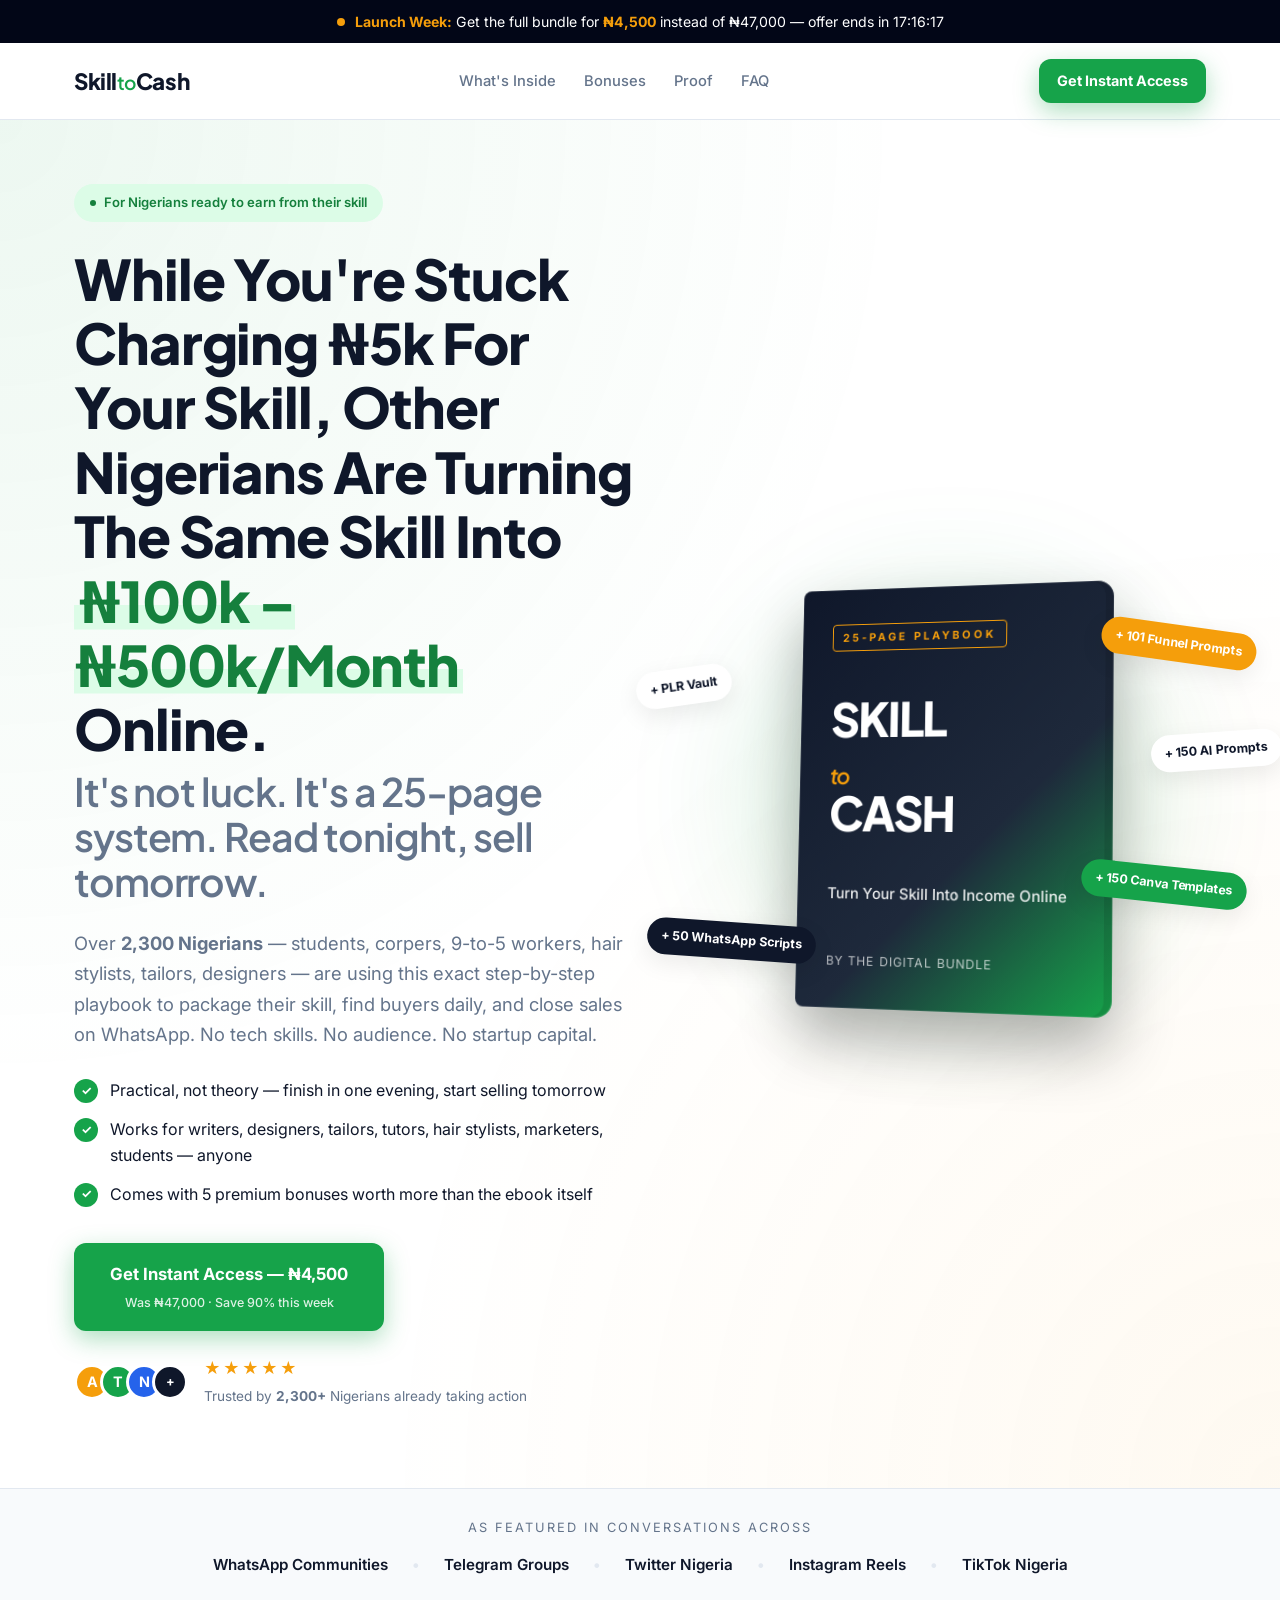
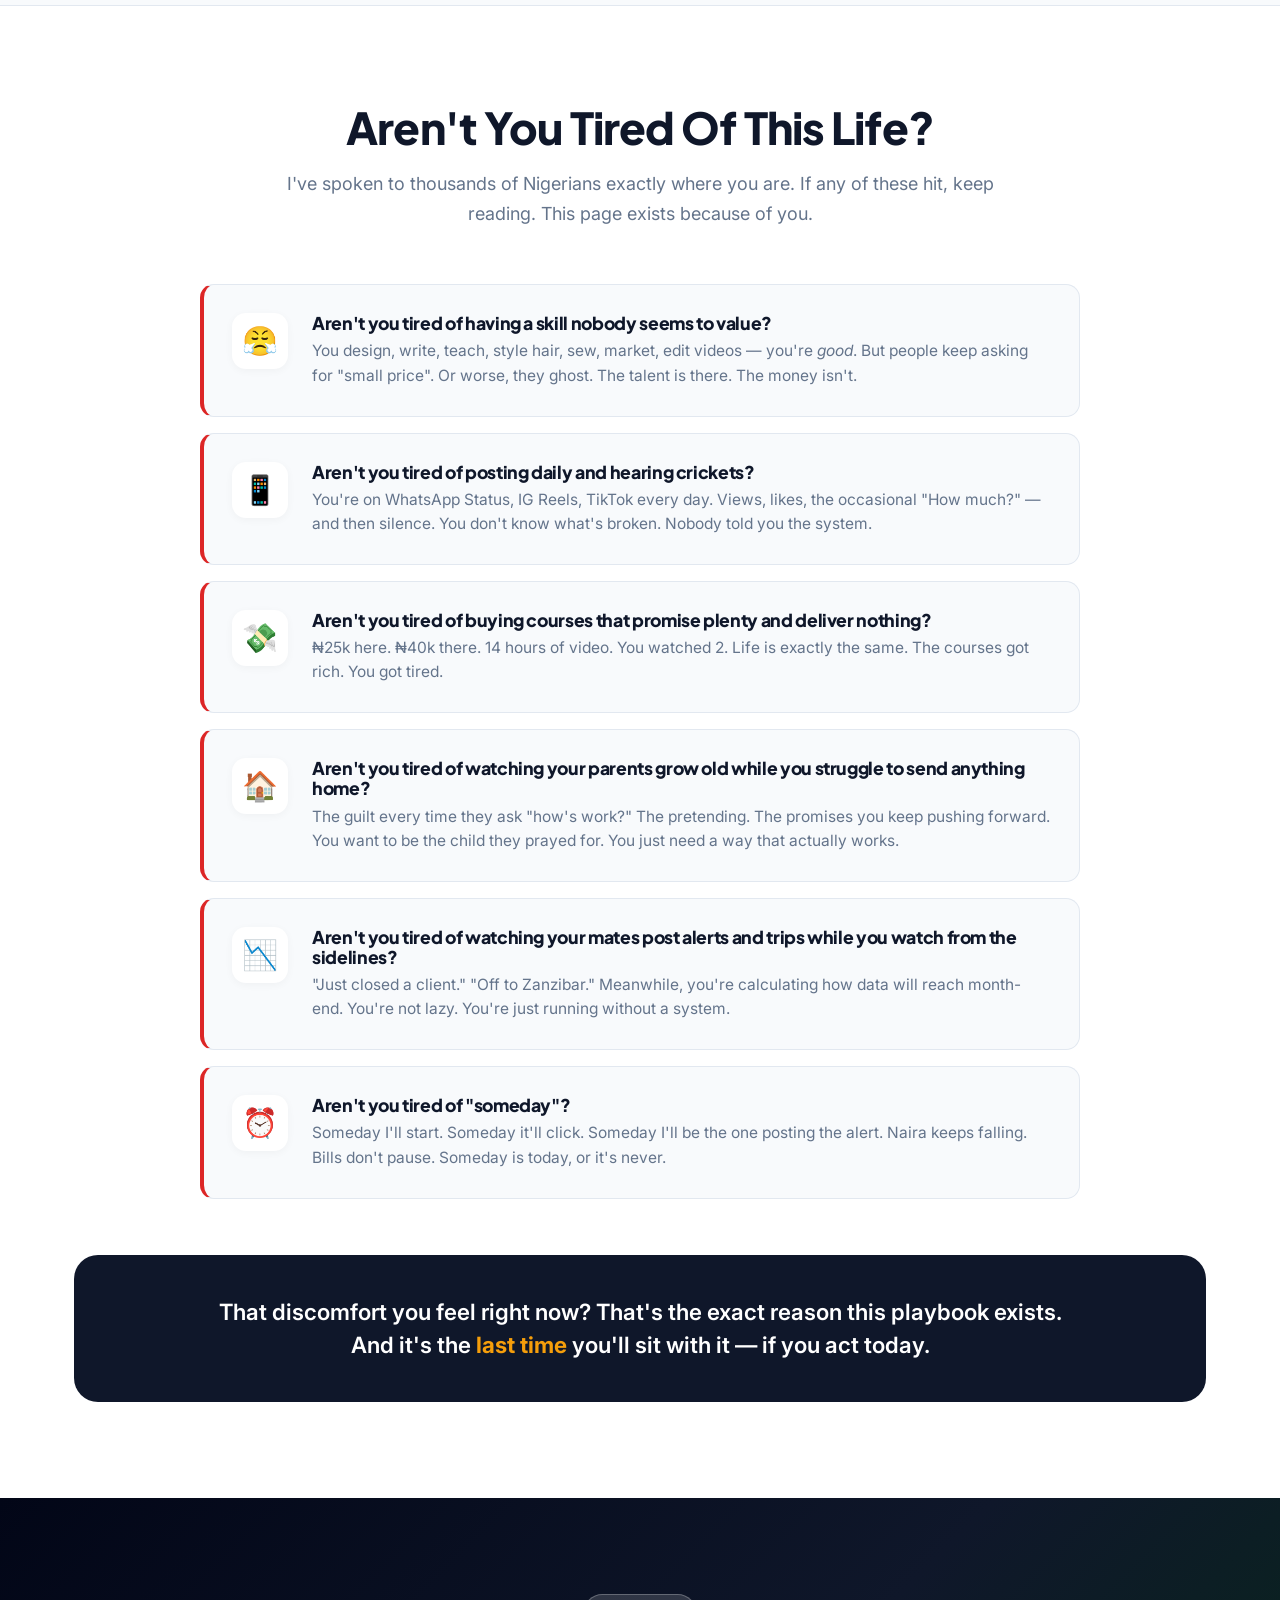
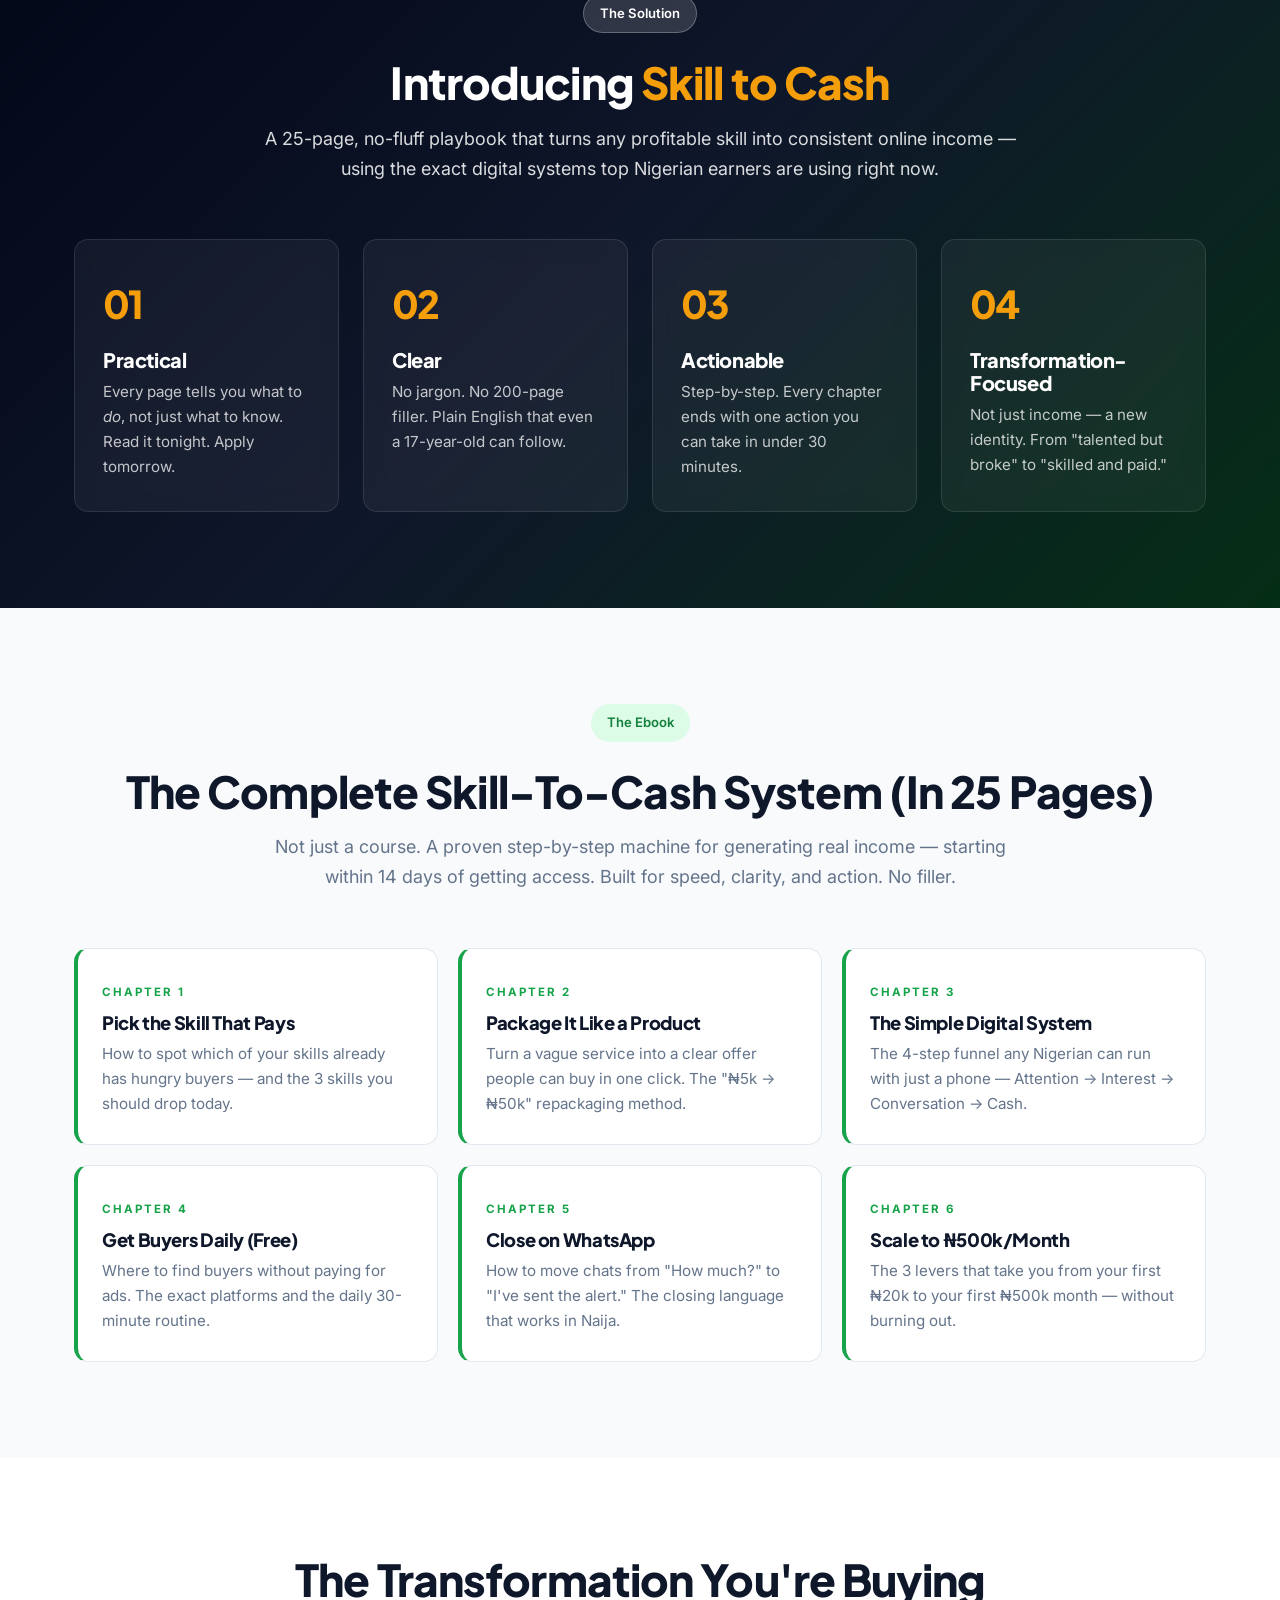
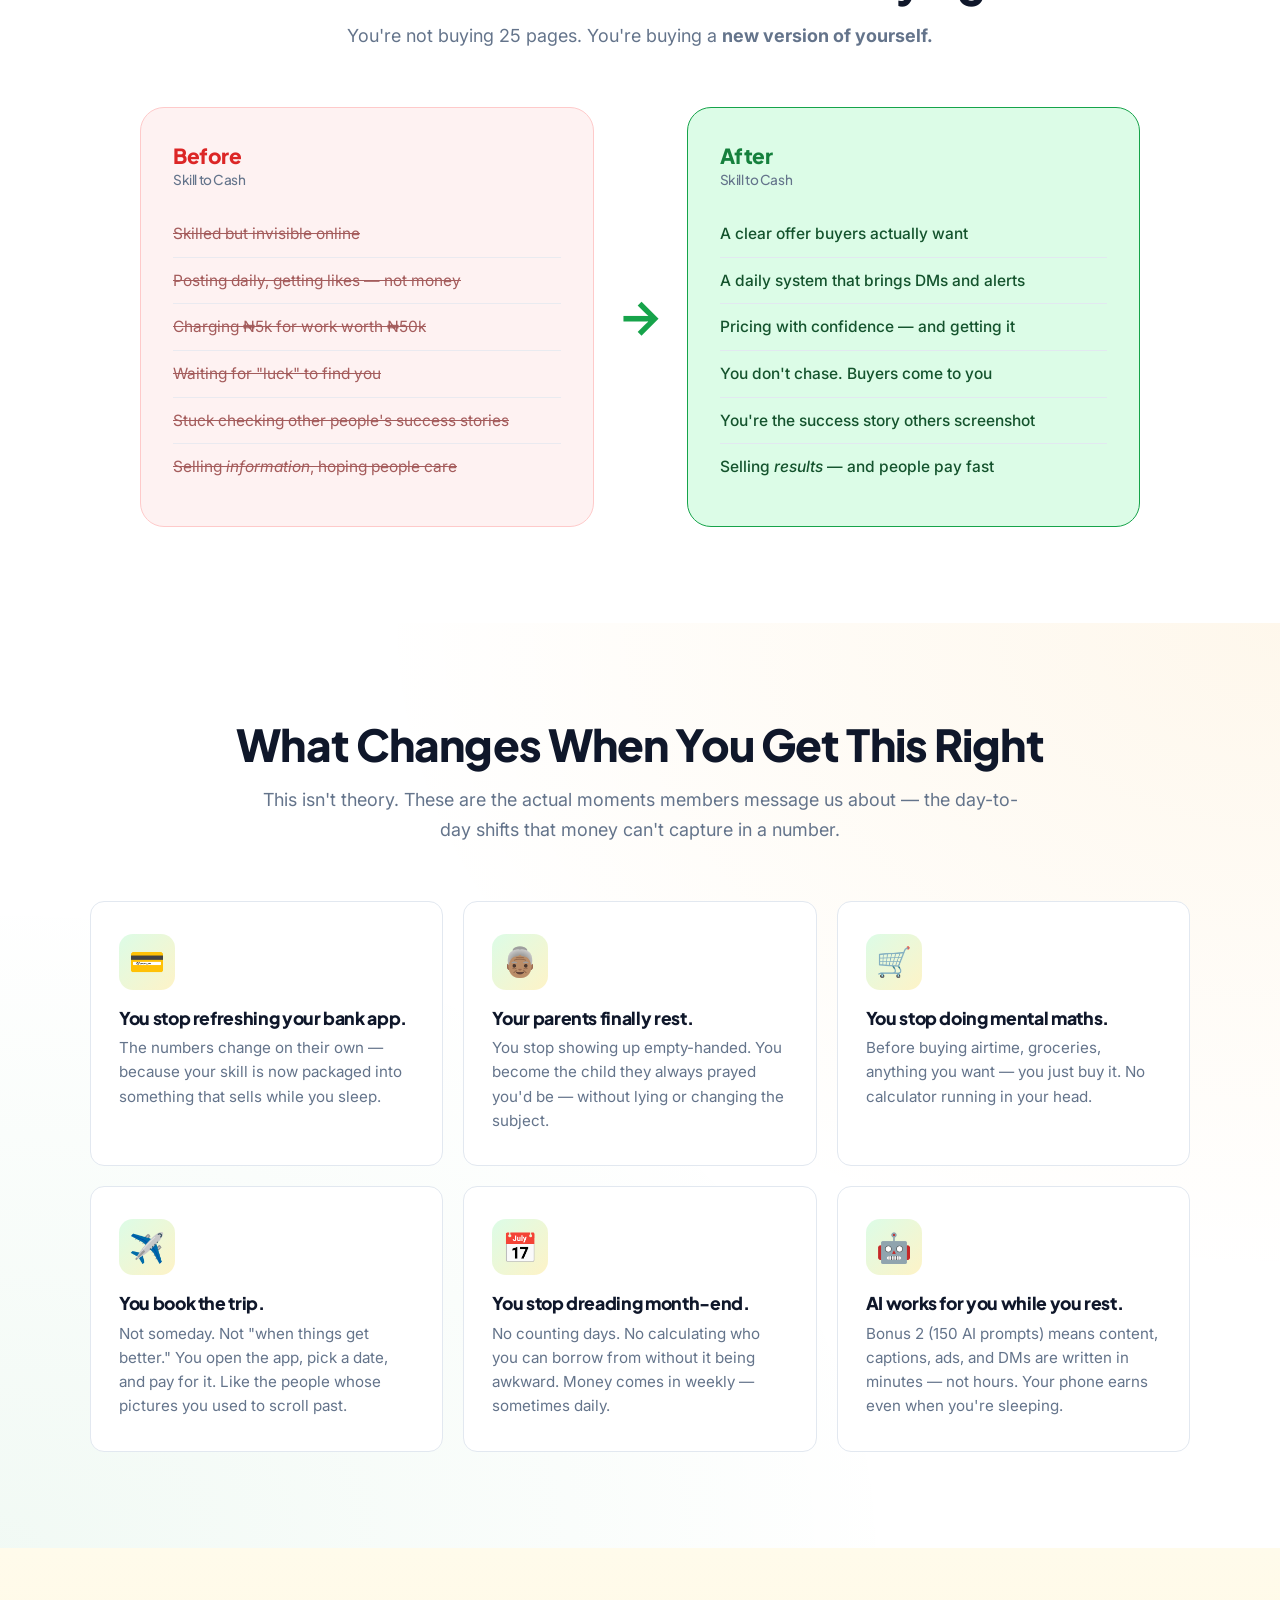
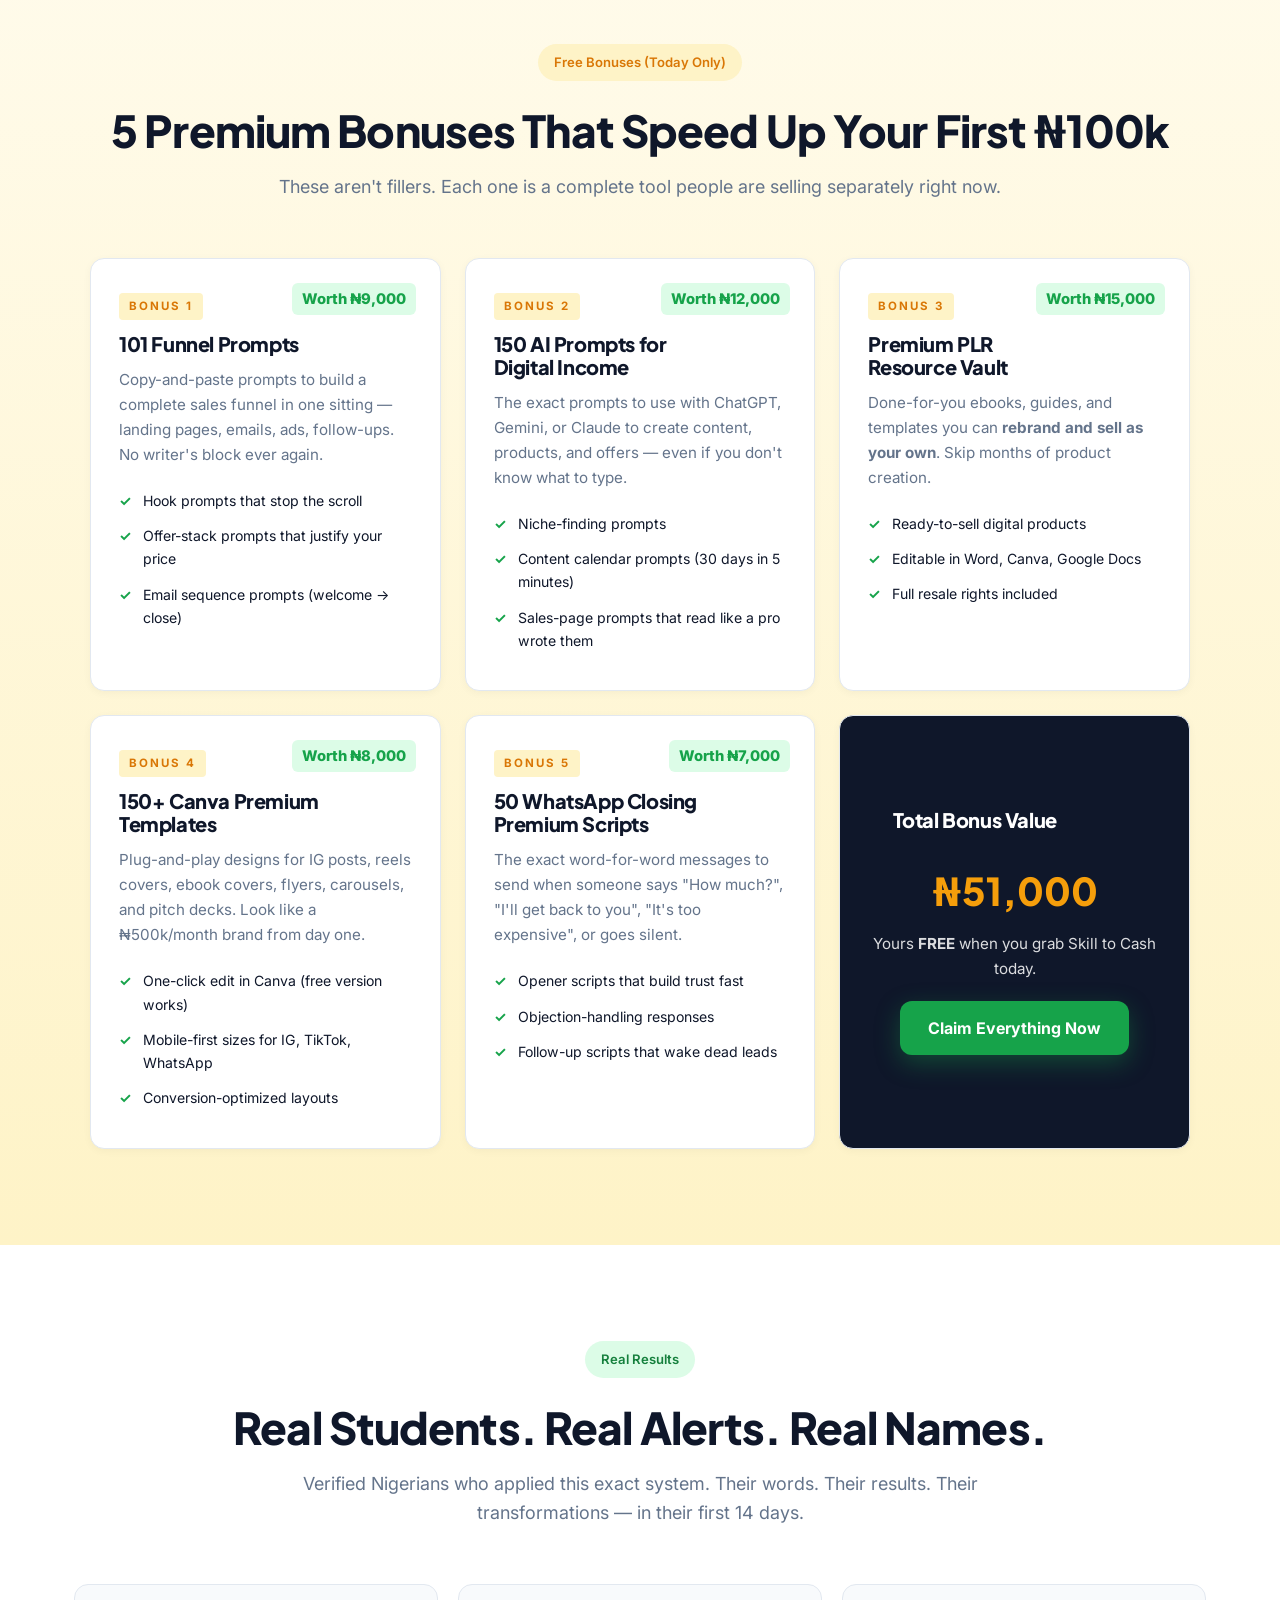
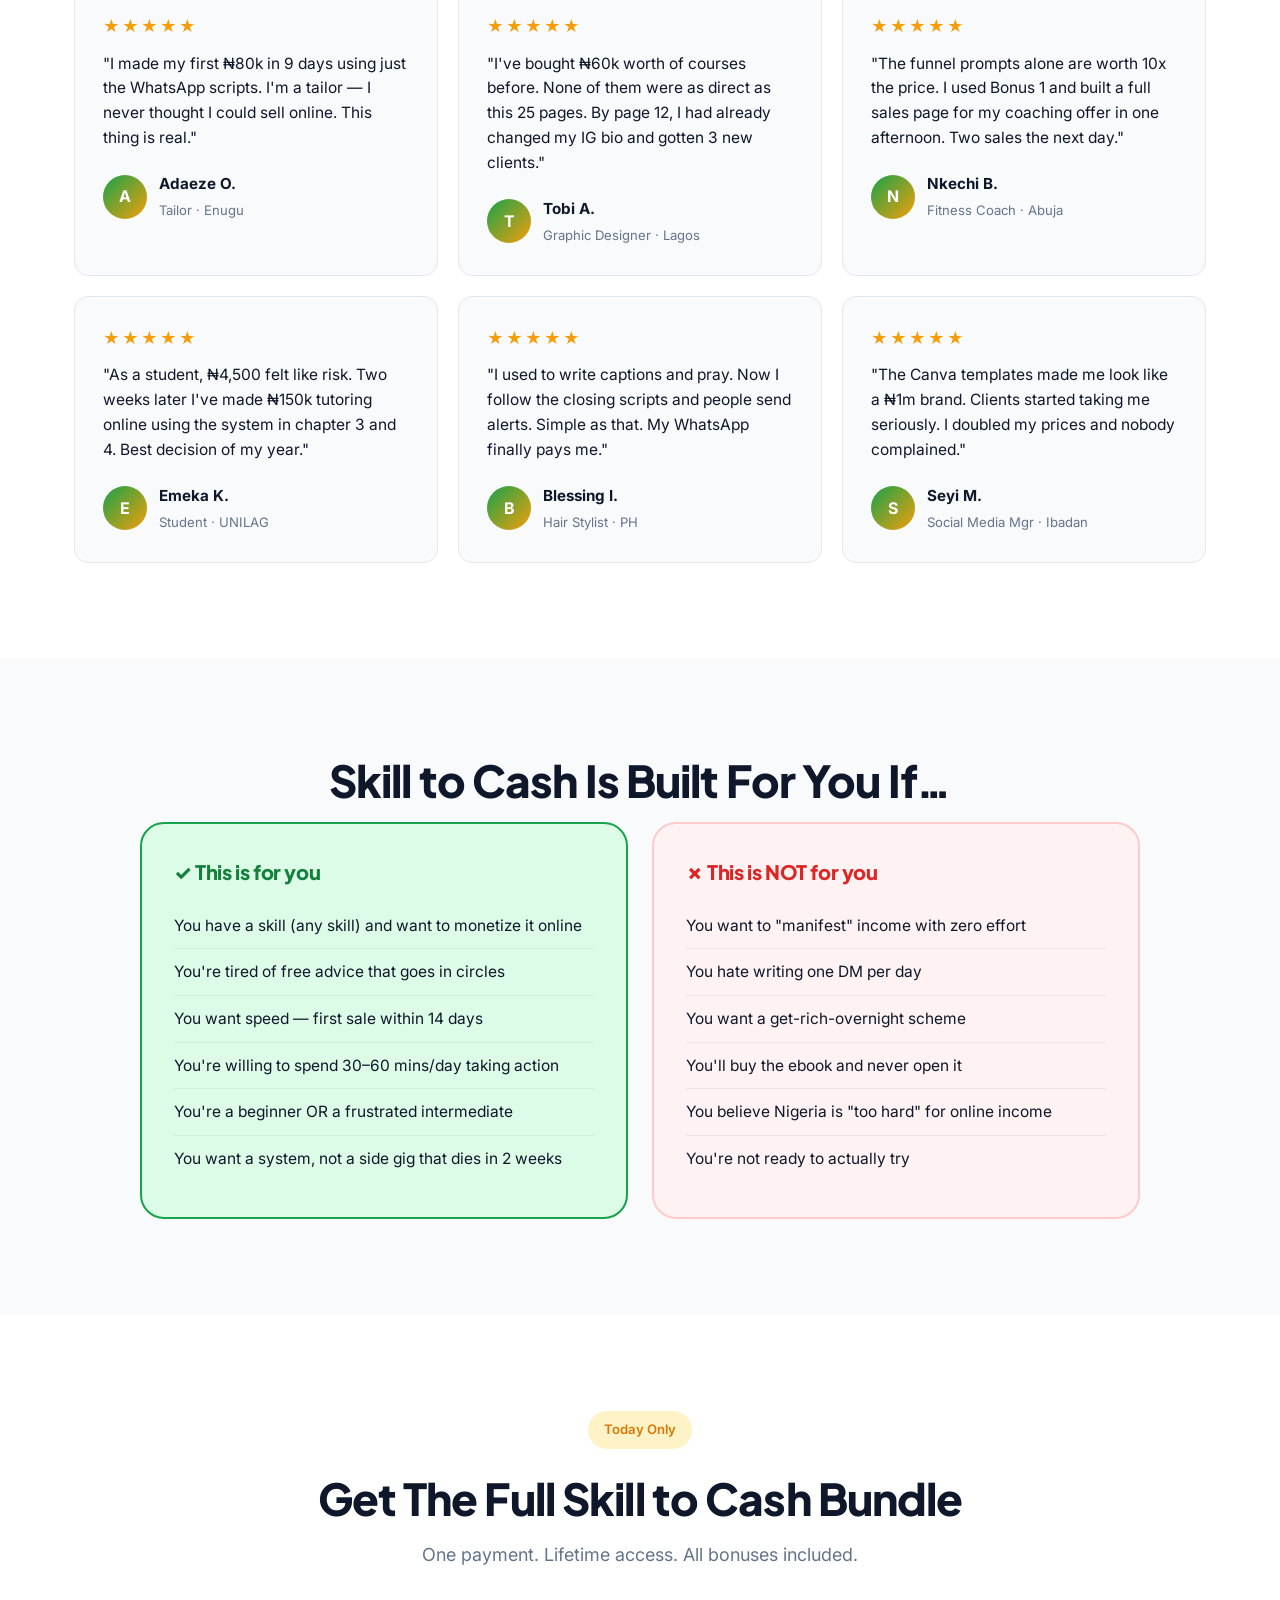
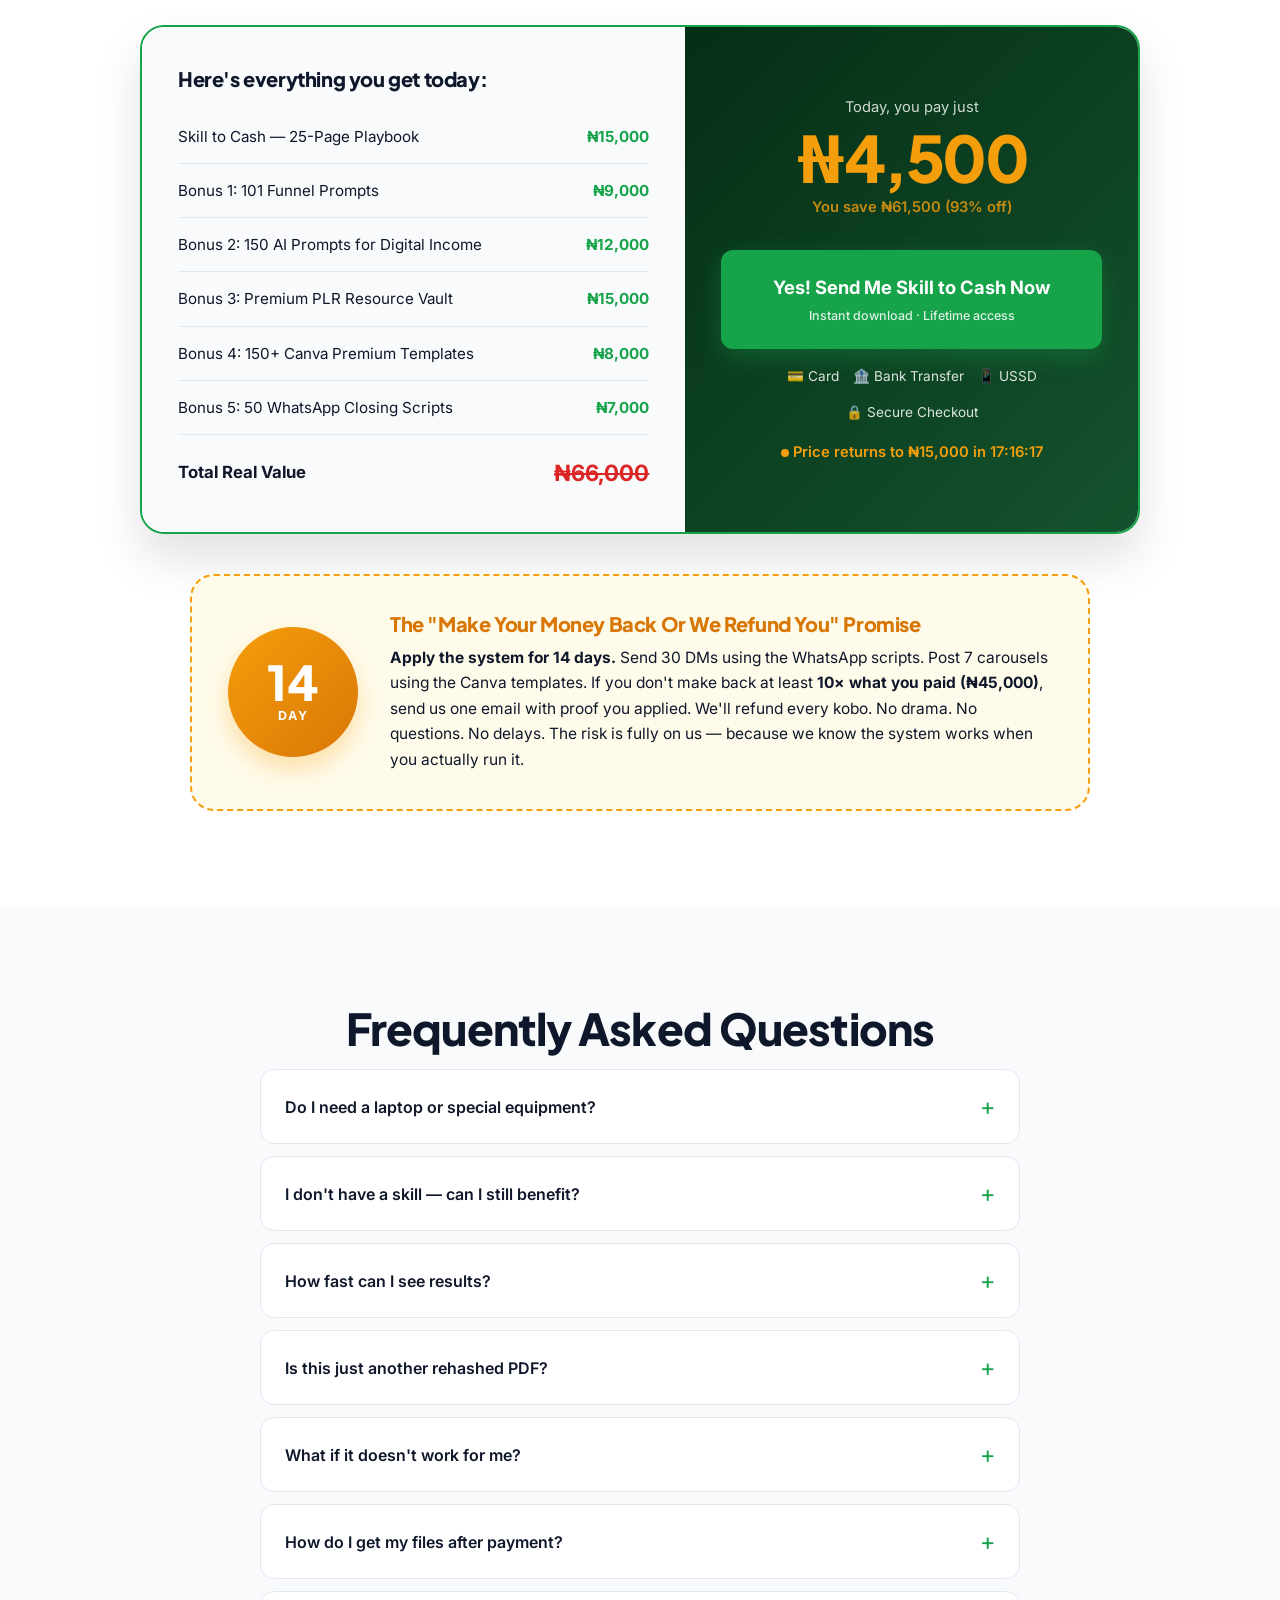
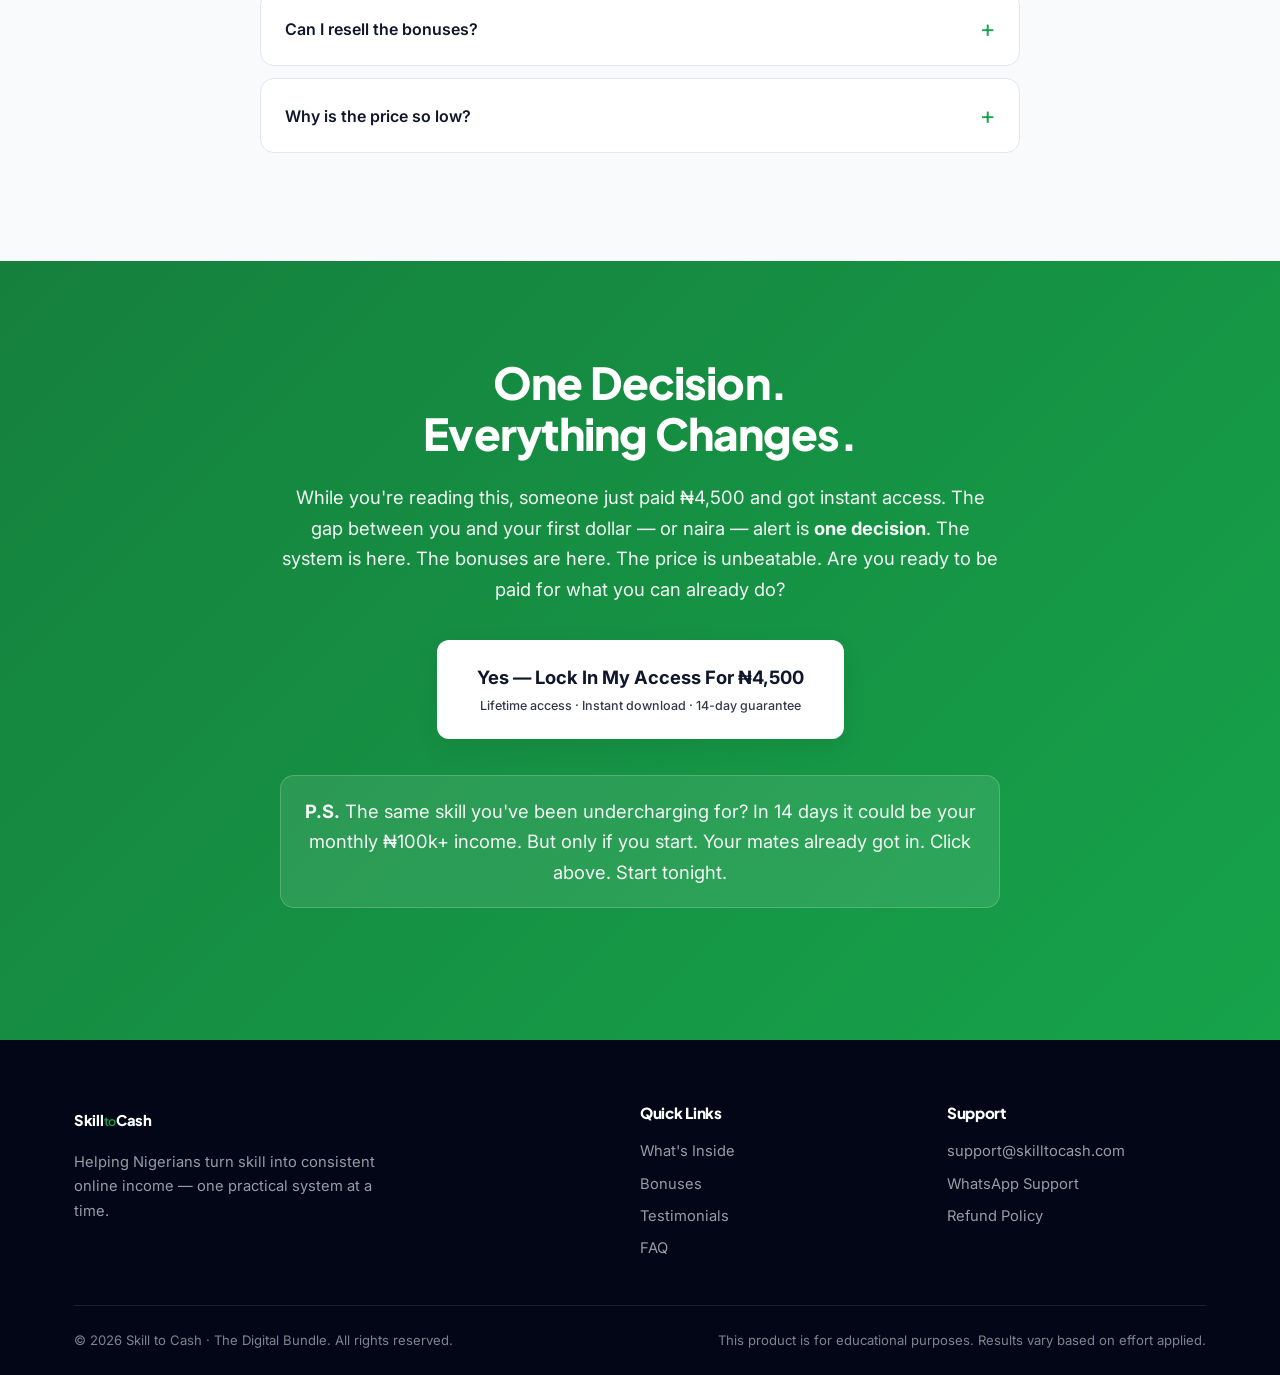
==== commit a8a969b7: "Upgrade: stronger hero hook, 'Aren't you tired' pain stack, 'What changes' transformation block, sha" ====
--- a/index.html
+++ b/index.html
@@ -48,12 +48,11 @@
           <span class="badge-dot"></span> For Nigerians ready to earn from their skill
         </div>
         <h1 class="hero-title">
-          Turn Any Skill You Already Have Into <span class="highlight">₦100k – ₦500k/Month</span> Online —
-          <em>Even If You've Never Sold Anything Before.</em>
+          While You're Stuck Charging ₦5k For Your Skill, Other Nigerians Are Turning The Same Skill Into <span class="highlight">₦100k – ₦500k/Month</span> Online.
+          <em>It's not luck. It's a 25-page system. Read tonight, sell tomorrow.</em>
         </h1>
         <p class="hero-sub">
-          The 25-page playbook that shows you exactly how to package, position, and sell your skill online using simple digital systems —
-          no big following, no fancy laptop, no foreign account required.
+          Over <strong>2,300 Nigerians</strong> — students, corpers, 9-to-5 workers, hair stylists, tailors, designers — are using this exact step-by-step playbook to package their skill, find buyers daily, and close sales on WhatsApp. No tech skills. No audience. No startup capital.
         </p>
 
         <ul class="hero-bullets">
@@ -124,34 +123,61 @@
   <!-- PAIN / AGITATION -->
   <section class="pain">
     <div class="container">
-      <h2 class="section-title">If You're Reading This, You Probably Already Know…</h2>
-      <p class="section-lede">A skill is no longer enough. Talented people are broke every day in Nigeria — not because they aren't good, but because nobody taught them <strong>the system to turn talent into money.</strong></p>
-
-      <div class="pain-grid">
-        <div class="pain-card">
-          <div class="pain-icon">😩</div>
-          <h3>You have a skill but no buyers</h3>
-          <p>You write, design, teach, style hair, or run errands well — but the customers don't come, or they pay peanuts.</p>
-        </div>
-        <div class="pain-card">
-          <div class="pain-icon">📱</div>
-          <h3>You post and post — silence</h3>
-          <p>You're on WhatsApp, IG, TikTok every day. People view, nobody buys. You don't know what's wrong.</p>
-        </div>
-        <div class="pain-card">
-          <div class="pain-icon">💸</div>
-          <h3>Courses promised plenty, delivered nothing</h3>
-          <p>You bought a ₦25k course. 12 hours of videos. You watched 2. Life never changed.</p>
-        </div>
-        <div class="pain-card">
-          <div class="pain-icon">⏰</div>
-          <h3>Time is moving, results are not</h3>
-          <p>Bills don't pause. Naira keeps falling. You need something that works <em>this week</em>, not "someday".</p>
+      <h2 class="section-title">Aren't You Tired Of This Life?</h2>
+      <p class="section-lede">I've spoken to thousands of Nigerians exactly where you are. If any of these hit, keep reading. This page exists because of you.</p>
+
+      <div class="pain-stack">
+        <div class="pain-row">
+          <div class="pain-mark">😤</div>
+          <div>
+            <h3>Aren't you tired of having a skill nobody seems to value?</h3>
+            <p>You design, write, teach, style hair, sew, market, edit videos — you're <em>good</em>. But people keep asking for "small price". Or worse, they ghost. The talent is there. The money isn't.</p>
+          </div>
+        </div>
+
+        <div class="pain-row">
+          <div class="pain-mark">📱</div>
+          <div>
+            <h3>Aren't you tired of posting daily and hearing crickets?</h3>
+            <p>You're on WhatsApp Status, IG Reels, TikTok every day. Views, likes, the occasional "How much?" — and then silence. You don't know what's broken. Nobody told you the system.</p>
+          </div>
+        </div>
+
+        <div class="pain-row">
+          <div class="pain-mark">💸</div>
+          <div>
+            <h3>Aren't you tired of buying courses that promise plenty and deliver nothing?</h3>
+            <p>₦25k here. ₦40k there. 14 hours of video. You watched 2. Life is exactly the same. The courses got rich. You got tired.</p>
+          </div>
+        </div>
+
+        <div class="pain-row">
+          <div class="pain-mark">🏠</div>
+          <div>
+            <h3>Aren't you tired of watching your parents grow old while you struggle to send anything home?</h3>
+            <p>The guilt every time they ask "how's work?" The pretending. The promises you keep pushing forward. You want to be the child they prayed for. You just need a way that actually works.</p>
+          </div>
+        </div>
+
+        <div class="pain-row">
+          <div class="pain-mark">📉</div>
+          <div>
+            <h3>Aren't you tired of watching your mates post alerts and trips while you watch from the sidelines?</h3>
+            <p>"Just closed a client." "Off to Zanzibar." Meanwhile, you're calculating how data will reach month-end. You're not lazy. You're just running without a system.</p>
+          </div>
+        </div>
+
+        <div class="pain-row">
+          <div class="pain-mark">⏰</div>
+          <div>
+            <h3>Aren't you tired of "someday"?</h3>
+            <p>Someday I'll start. Someday it'll click. Someday I'll be the one posting the alert. Naira keeps falling. Bills don't pause. Someday is today, or it's never.</p>
+          </div>
         </div>
       </div>
 
       <div class="pain-callout">
-        <p>You don't need <strong>more information.</strong><br/>You need a <strong>simple system</strong> you can run today.</p>
+        <p>That discomfort you feel right now? That's the exact reason this playbook exists.<br/>And it's the <strong>last time</strong> you'll sit with it — if you act today.</p>
       </div>
     </div>
   </section>
@@ -192,8 +218,8 @@
   <section id="whats-inside" class="inside">
     <div class="container">
       <div class="badge">The Ebook</div>
-      <h2 class="section-title">What's Inside The 25-Page Playbook</h2>
-      <p class="section-lede">Speed, clarity, action, results — exactly what serious buyers want. No volume for volume's sake.</p>
+      <h2 class="section-title">The Complete Skill-To-Cash System (In 25 Pages)</h2>
+      <p class="section-lede">Not just a course. A proven step-by-step machine for generating real income — starting within 14 days of getting access. Built for speed, clarity, and action. No filler.</p>
 
       <div class="inside-grid">
         <div class="inside-card">
@@ -264,6 +290,47 @@
     </div>
   </section>
 
+  <!-- WHAT CHANGES (emotional transformation moments) -->
+  <section class="changes">
+    <div class="container">
+      <h2 class="section-title">What Changes When You Get This Right</h2>
+      <p class="section-lede">This isn't theory. These are the actual moments members message us about — the day-to-day shifts that money can't capture in a number.</p>
+
+      <div class="changes-grid">
+        <div class="change-card">
+          <div class="change-icon">💳</div>
+          <h3>You stop refreshing your bank app.</h3>
+          <p>The numbers change on their own — because your skill is now packaged into something that sells while you sleep.</p>
+        </div>
+        <div class="change-card">
+          <div class="change-icon">👵🏽</div>
+          <h3>Your parents finally rest.</h3>
+          <p>You stop showing up empty-handed. You become the child they always prayed you'd be — without lying or changing the subject.</p>
+        </div>
+        <div class="change-card">
+          <div class="change-icon">🛒</div>
+          <h3>You stop doing mental maths.</h3>
+          <p>Before buying airtime, groceries, anything you want — you just buy it. No calculator running in your head.</p>
+        </div>
+        <div class="change-card">
+          <div class="change-icon">✈️</div>
+          <h3>You book the trip.</h3>
+          <p>Not someday. Not "when things get better." You open the app, pick a date, and pay for it. Like the people whose pictures you used to scroll past.</p>
+        </div>
+        <div class="change-card">
+          <div class="change-icon">📅</div>
+          <h3>You stop dreading month-end.</h3>
+          <p>No counting days. No calculating who you can borrow from without it being awkward. Money comes in weekly — sometimes daily.</p>
+        </div>
+        <div class="change-card">
+          <div class="change-icon">🤖</div>
+          <h3>AI works for you while you rest.</h3>
+          <p>Bonus 2 (150 AI prompts) means content, captions, ads, and DMs are written in minutes — not hours. Your phone earns even when you're sleeping.</p>
+        </div>
+      </div>
+    </div>
+  </section>
+
   <!-- BONUS STACK -->
   <section id="bonuses" class="bonuses">
     <div class="container">
@@ -346,8 +413,8 @@
   <section id="proof" class="proof">
     <div class="container">
       <div class="badge">Real Results</div>
-      <h2 class="section-title">What Early Readers Are Saying</h2>
-      <p class="section-lede">Pre-launch readers got the playbook first. Here's what happened in their first 14 days.</p>
+      <h2 class="section-title">Real Students. Real Alerts. Real Names.</h2>
+      <p class="section-lede">Verified Nigerians who applied this exact system. Their words. Their results. Their transformations — in their first 14 days.</p>
 
       <div class="testimonials">
         <div class="testimonial">
@@ -513,8 +580,8 @@
           <small>DAY</small>
         </div>
         <div class="guarantee-text">
-          <h3>The "It Worked Or You Don't Pay" Promise</h3>
-          <p>Read the entire ebook. Apply at least 3 of the systems. If in 14 days you can honestly say it didn't help you make a single naira or change how you sell — send one email. We'll refund every kobo. No forms. No questions. The risk is fully on us.</p>
+          <h3>The "Make Your Money Back Or We Refund You" Promise</h3>
+          <p><strong>Apply the system for 14 days.</strong> Send 30 DMs using the WhatsApp scripts. Post 7 carousels using the Canva templates. If you don't make back at least <strong>10× what you paid (₦45,000)</strong>, send us one email with proof you applied. We'll refund every kobo. No drama. No questions. No delays. The risk is fully on us — because we know the system works when you actually run it.</p>
         </div>
       </div>
     </div>
@@ -565,13 +632,13 @@
   <!-- FINAL CTA -->
   <section class="final-cta">
     <div class="container">
-      <h2>You've Read This Far. <br/>You Know What To Do.</h2>
-      <p>Every day you wait is another day your skill stays trapped. The system is here. The bonuses are here. The price is unbeatable. The only question left is: <strong>are you ready to be paid for what you can already do?</strong></p>
+      <h2>One Decision. <br/>Everything Changes.</h2>
+      <p>While you're reading this, someone just paid ₦4,500 and got instant access. The gap between you and your first dollar — or naira — alert is <strong>one decision</strong>. The system is here. The bonuses are here. The price is unbeatable. Are you ready to be paid for what you can already do?</p>
       <a href="#order" class="btn btn-xl btn-light">
-        Get Skill to Cash for ₦4,500
+        Yes — Lock In My Access For ₦4,500
         <span class="btn-sub">Lifetime access · Instant download · 14-day guarantee</span>
       </a>
-      <p class="ps"><strong>P.S.</strong> The same skill you used to undercharge for last month? In 14 days, it could be your monthly ₦100k+ income — but only if you start. Click above. Start tonight.</p>
+      <p class="ps"><strong>P.S.</strong> The same skill you've been undercharging for? In 14 days it could be your monthly ₦100k+ income. But only if you start. Your mates already got in. Click above. Start tonight.</p>
     </div>
   </section>
 
--- a/styles.css
+++ b/styles.css
@@ -984,3 +984,123 @@
   .sticker { font-size: 0.7rem; padding: 6px 10px; }
   .footer-bottom { flex-direction: column; align-items: flex-start; }
 }
+
+
+/* ============ PAIN STACK (Aren't You Tired Of…) ============ */
+.pain-stack {
+  max-width: 880px;
+  margin: 0 auto 56px;
+  display: flex;
+  flex-direction: column;
+  gap: 16px;
+}
+.pain-row {
+  display: flex;
+  gap: 24px;
+  align-items: flex-start;
+  padding: 28px 28px;
+  background: var(--light);
+  border: 1px solid var(--border);
+  border-left: 4px solid var(--danger);
+  border-radius: var(--radius);
+  transition: all 0.3s;
+}
+.pain-row:hover {
+  transform: translateX(6px);
+  box-shadow: var(--shadow-md);
+  border-left-color: var(--primary);
+}
+.pain-row:hover .pain-mark { transform: scale(1.1) rotate(-5deg); }
+.pain-mark {
+  flex-shrink: 0;
+  width: 56px;
+  height: 56px;
+  border-radius: 14px;
+  background: #fff;
+  display: flex;
+  align-items: center;
+  justify-content: center;
+  font-size: 1.8rem;
+  box-shadow: var(--shadow-sm);
+  transition: transform 0.3s;
+}
+.pain-row h3 {
+  font-size: 1.1rem;
+  margin-bottom: 6px;
+  color: var(--dark);
+}
+.pain-row p {
+  color: var(--muted);
+  font-size: 0.97rem;
+  line-height: 1.55;
+}
+
+/* ============ CHANGES SECTION (What Changes When You Get This Right) ============ */
+.changes {
+  padding: 96px 0;
+  background:
+    radial-gradient(ellipse at top right, rgba(245,158,11,0.08) 0%, transparent 50%),
+    radial-gradient(ellipse at bottom left, rgba(22,163,74,0.06) 0%, transparent 50%),
+    #fff;
+}
+.changes-grid {
+  display: grid;
+  grid-template-columns: repeat(auto-fit, minmax(280px, 1fr));
+  gap: 20px;
+  max-width: 1100px;
+  margin: 0 auto;
+}
+.change-card {
+  background: #fff;
+  border: 1px solid var(--border);
+  border-radius: var(--radius);
+  padding: 32px 28px;
+  position: relative;
+  overflow: hidden;
+  transition: all 0.3s;
+}
+.change-card::before {
+  content: '';
+  position: absolute;
+  top: 0; left: 0;
+  width: 100%;
+  height: 4px;
+  background: linear-gradient(90deg, var(--primary), var(--accent));
+  transform: scaleX(0);
+  transform-origin: left;
+  transition: transform 0.4s ease;
+}
+.change-card:hover {
+  transform: translateY(-6px);
+  box-shadow: var(--shadow-lg);
+  border-color: transparent;
+}
+.change-card:hover::before { transform: scaleX(1); }
+.change-icon {
+  width: 56px;
+  height: 56px;
+  background: linear-gradient(135deg, var(--primary-light), #fef3c7);
+  border-radius: 14px;
+  display: flex;
+  align-items: center;
+  justify-content: center;
+  font-size: 1.8rem;
+  margin-bottom: 18px;
+}
+.change-card h3 {
+  font-size: 1.1rem;
+  margin-bottom: 8px;
+}
+.change-card p {
+  color: var(--muted);
+  font-size: 0.95rem;
+  line-height: 1.6;
+}
+
+/* Responsive tweaks for the new sections */
+@media (max-width: 540px) {
+  .changes { padding: 64px 0; }
+  .pain-row { padding: 22px 20px; gap: 16px; }
+  .pain-mark { width: 44px; height: 44px; font-size: 1.4rem; border-radius: 10px; }
+  .pain-row h3 { font-size: 1rem; }
+}
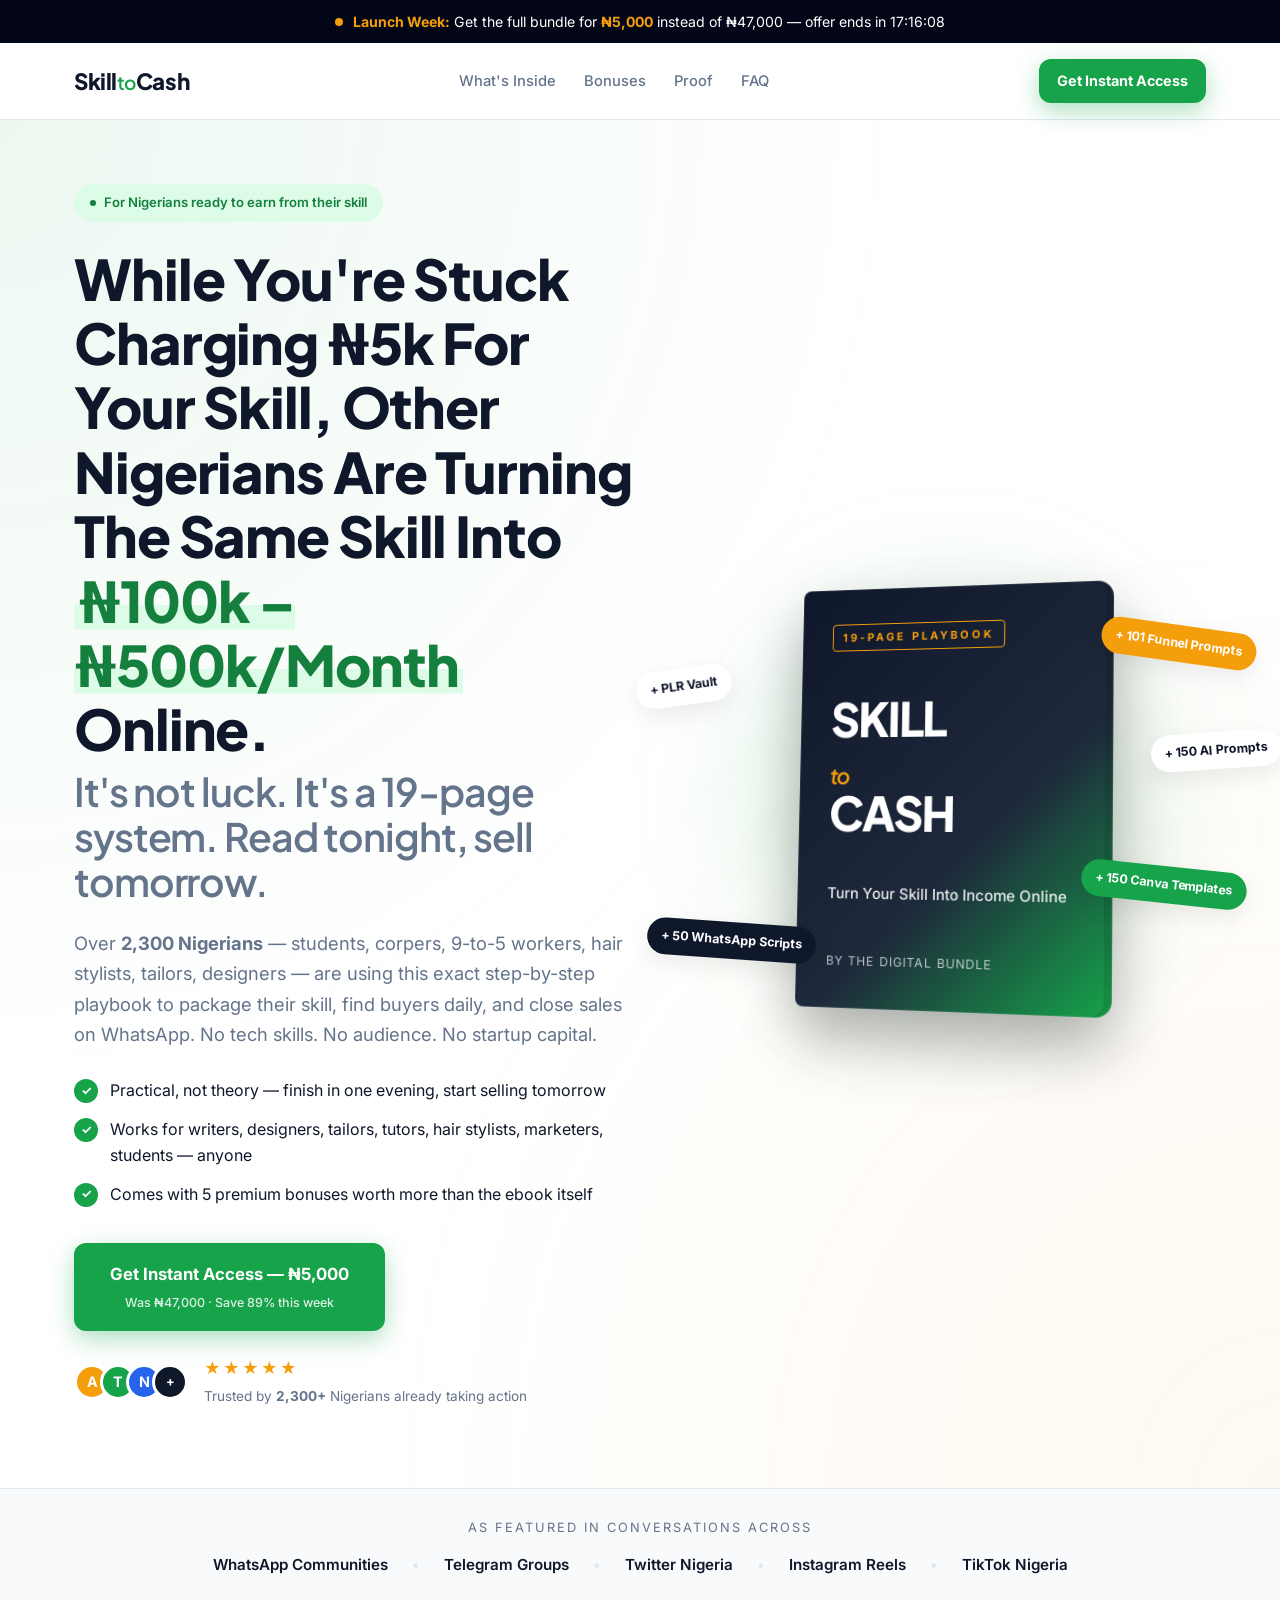
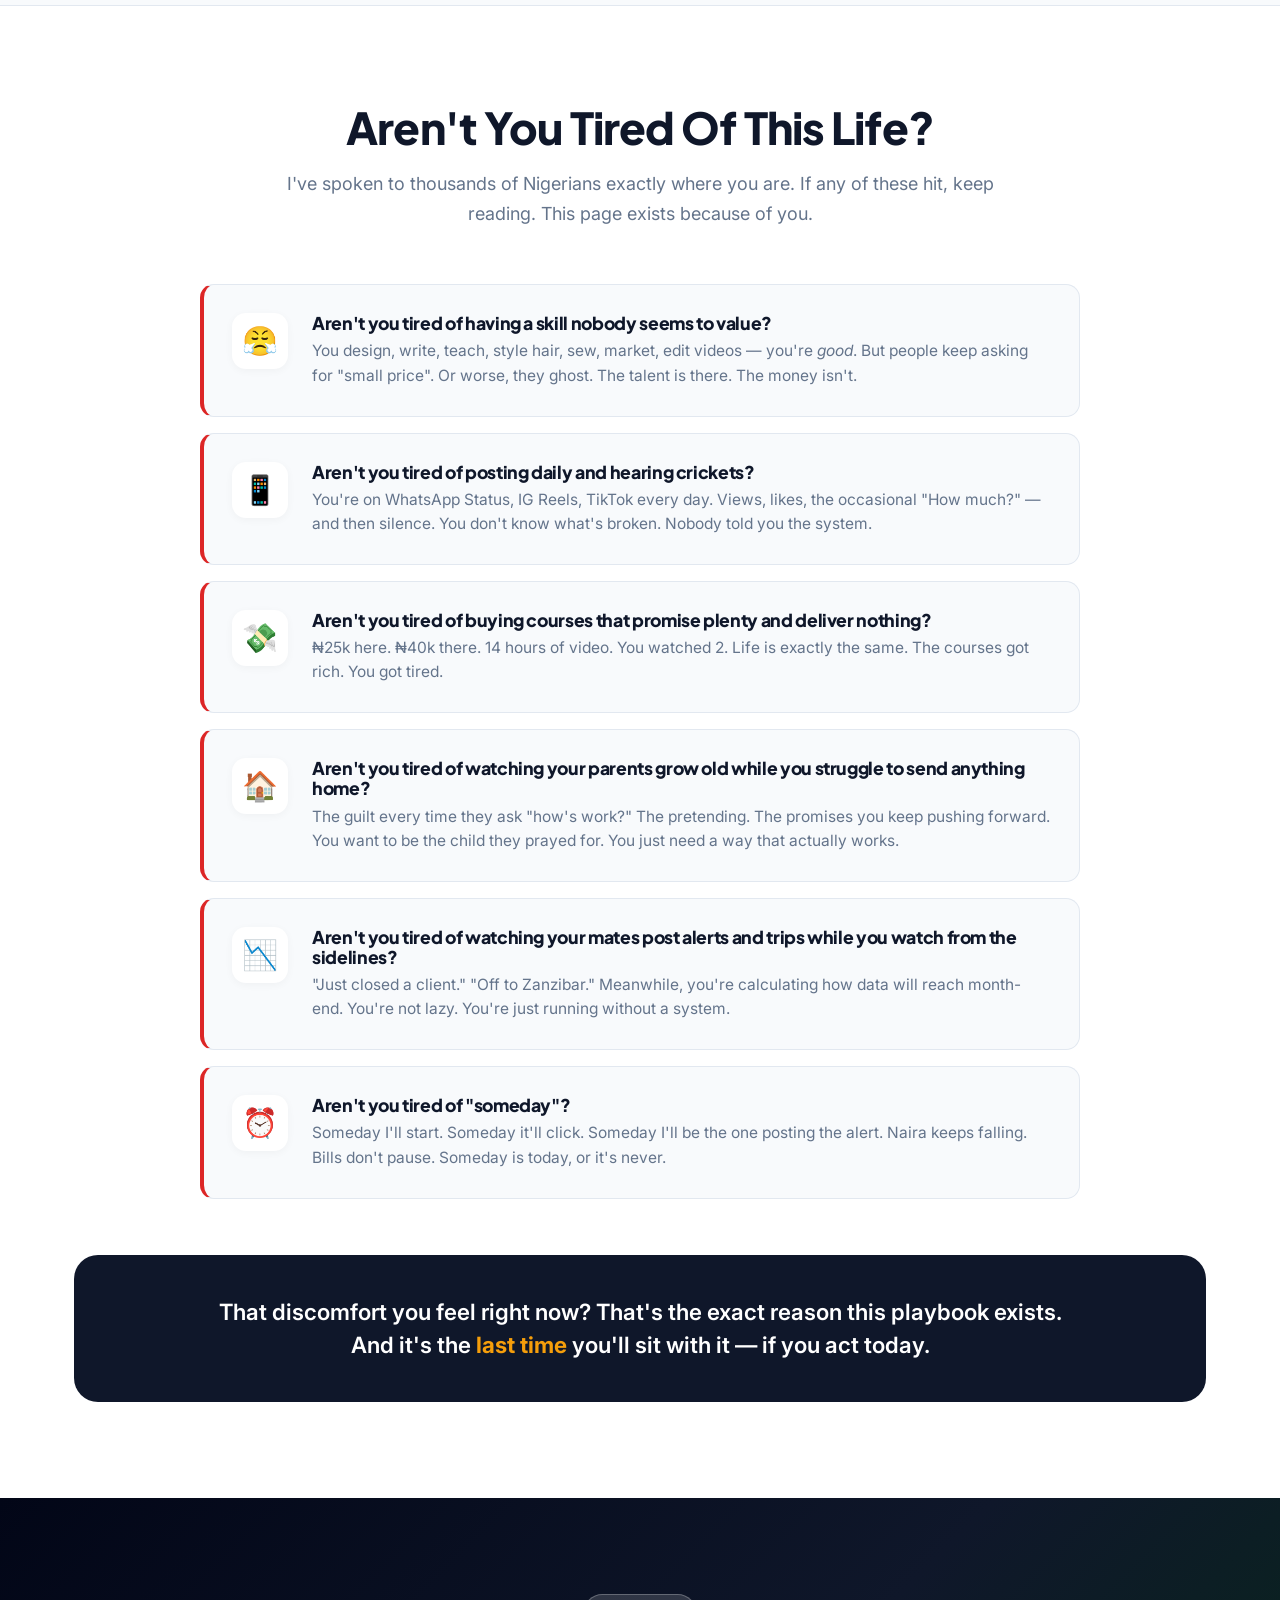
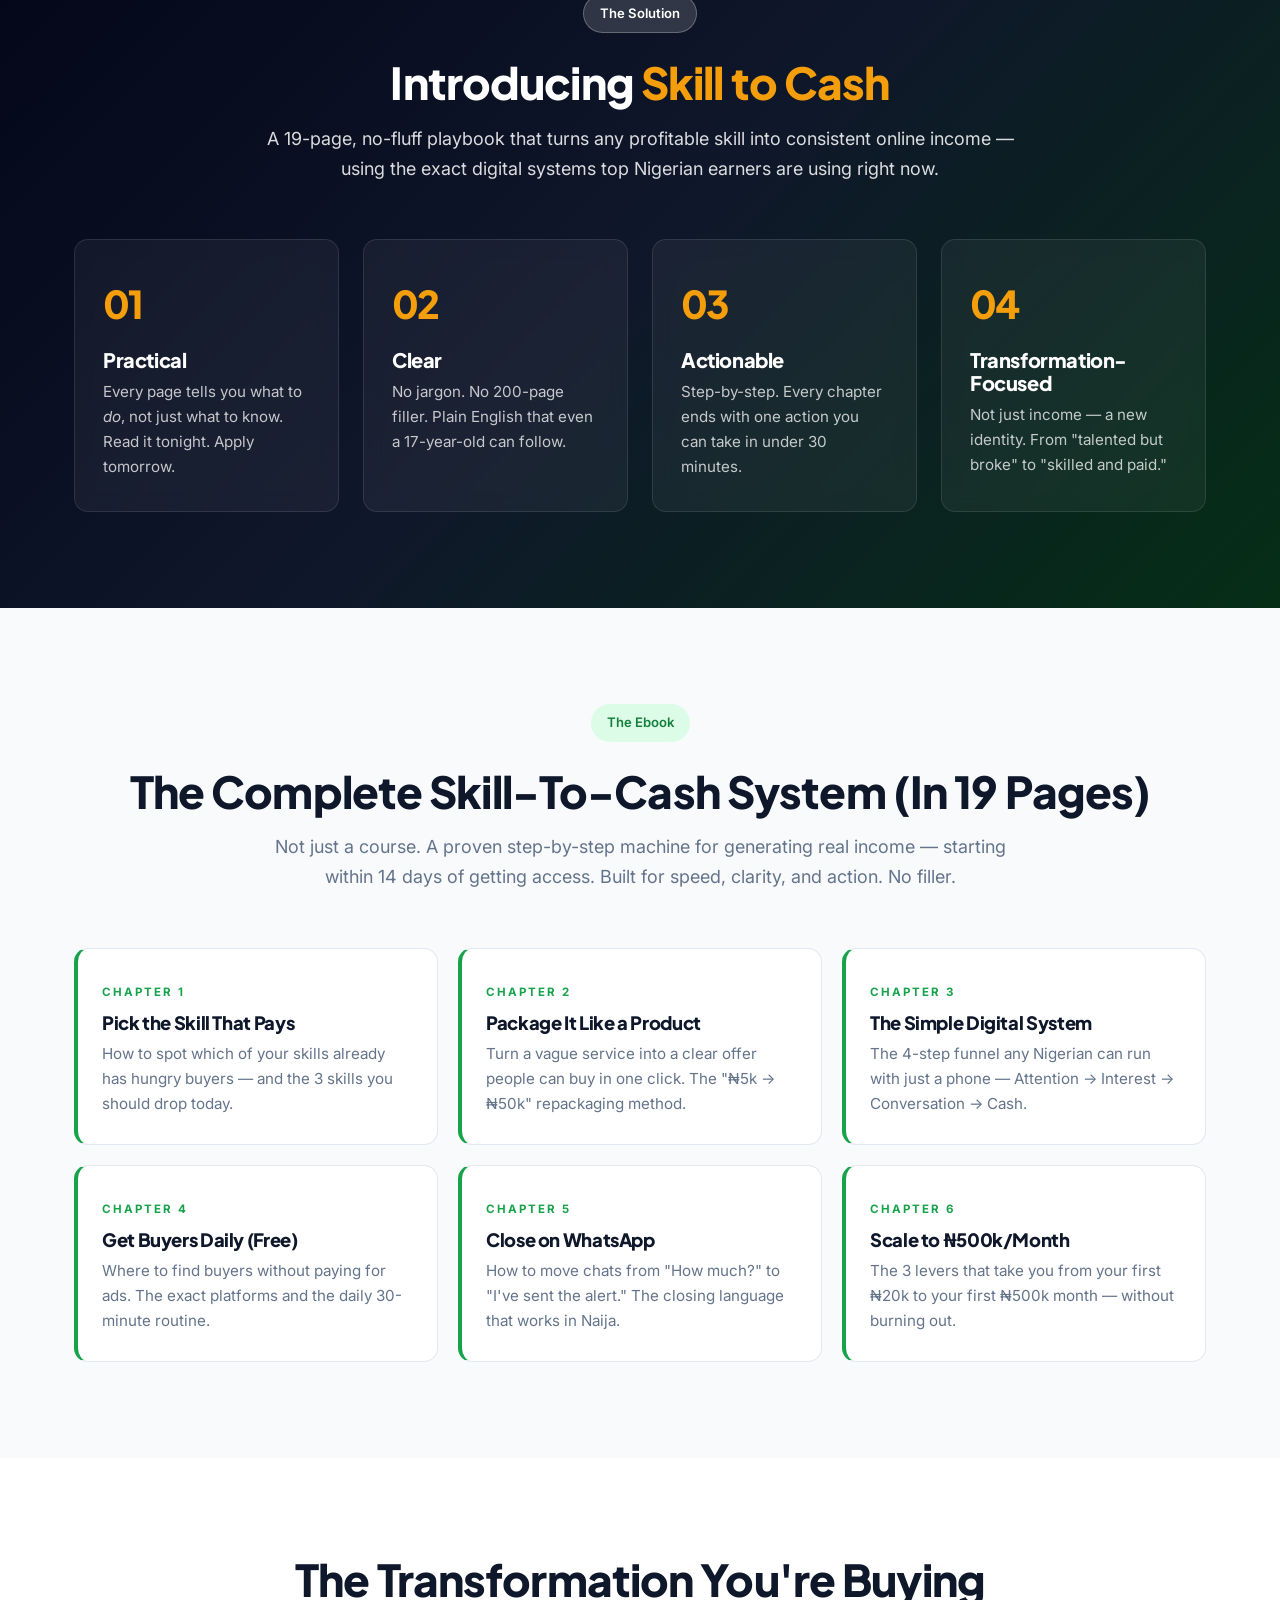
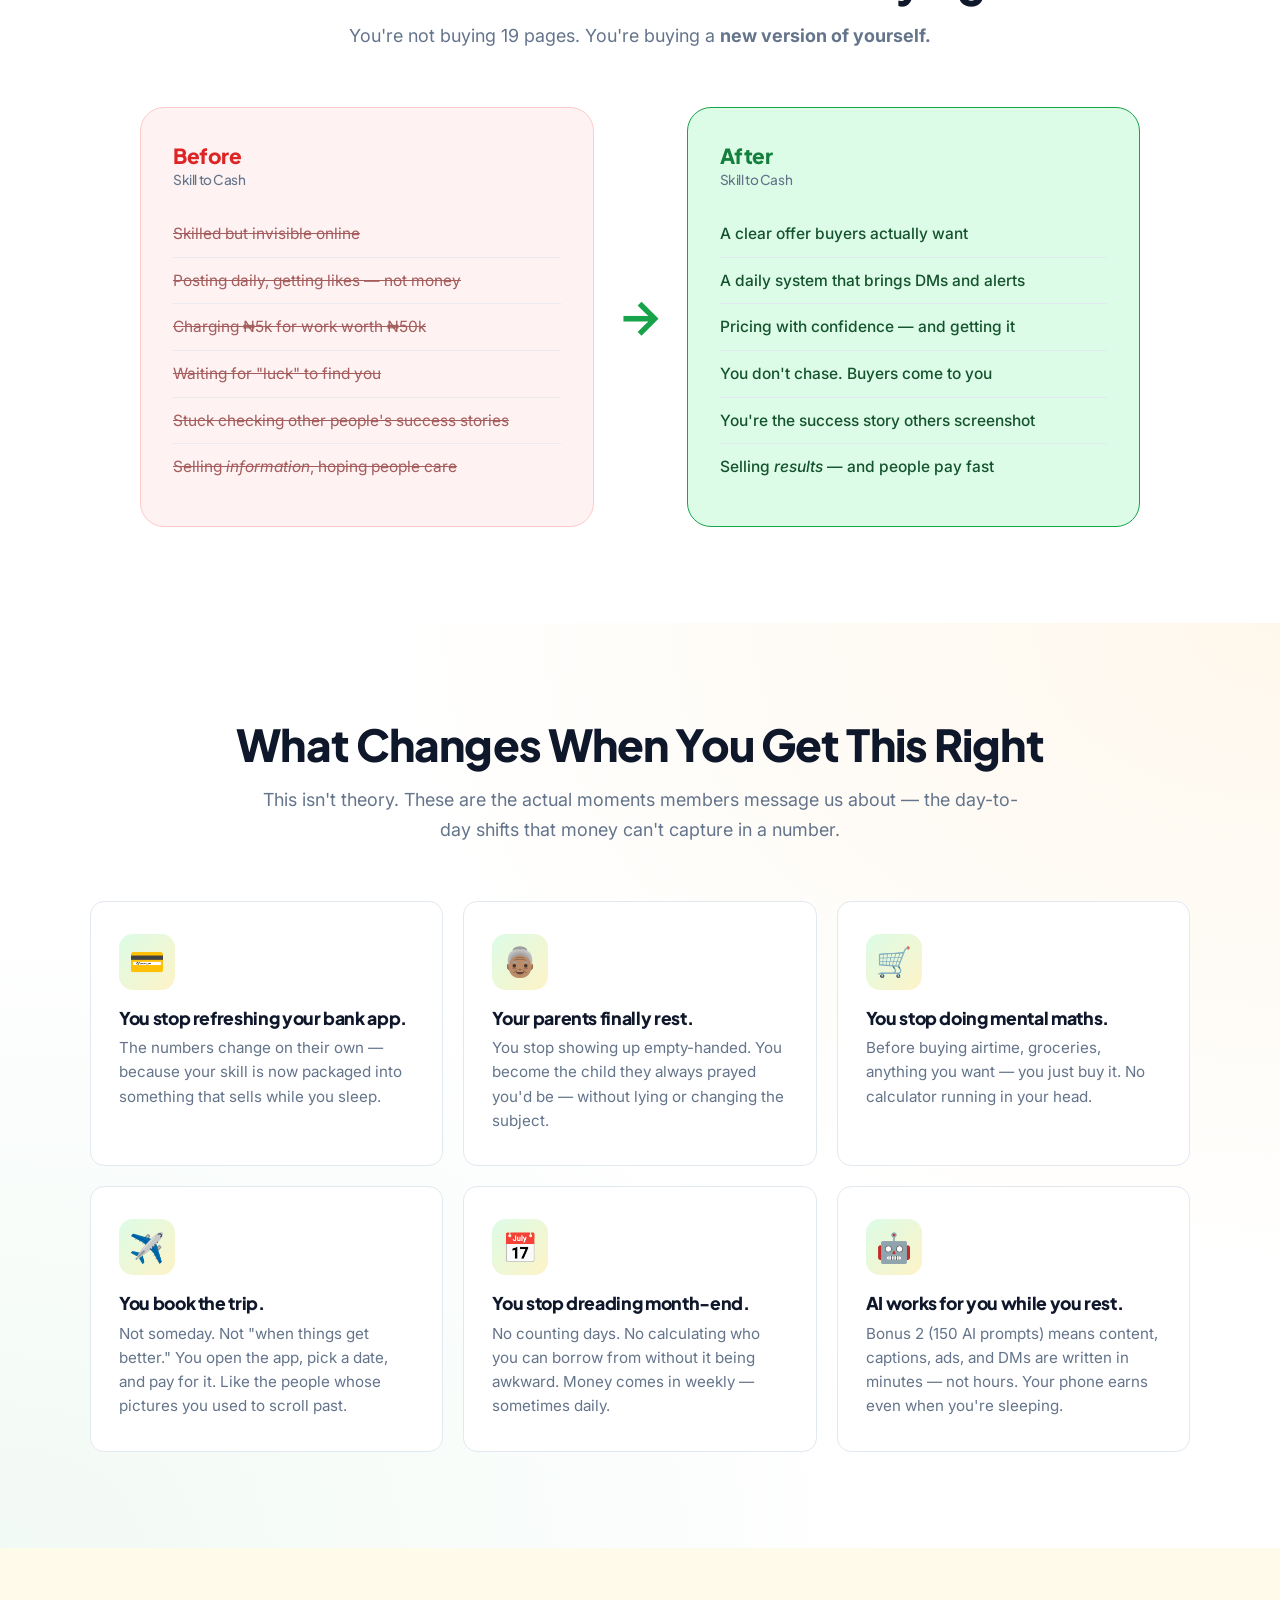
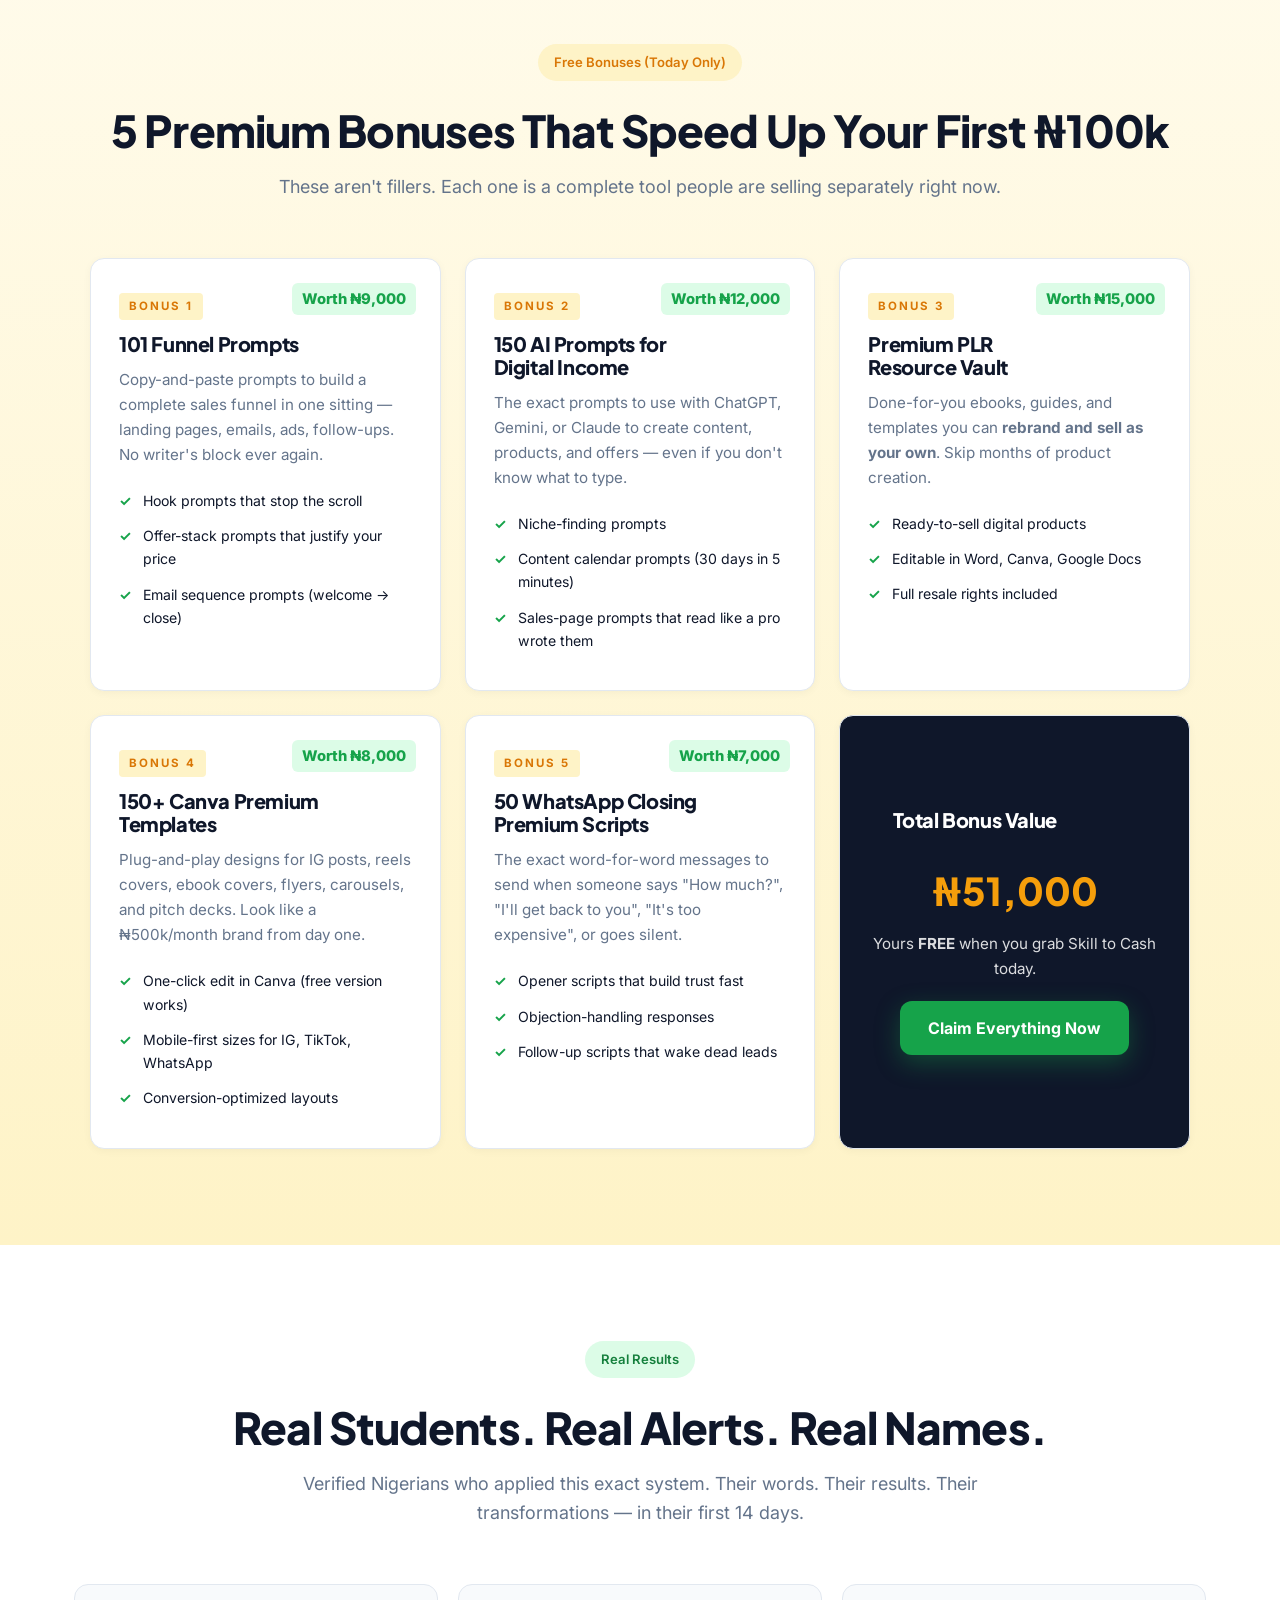
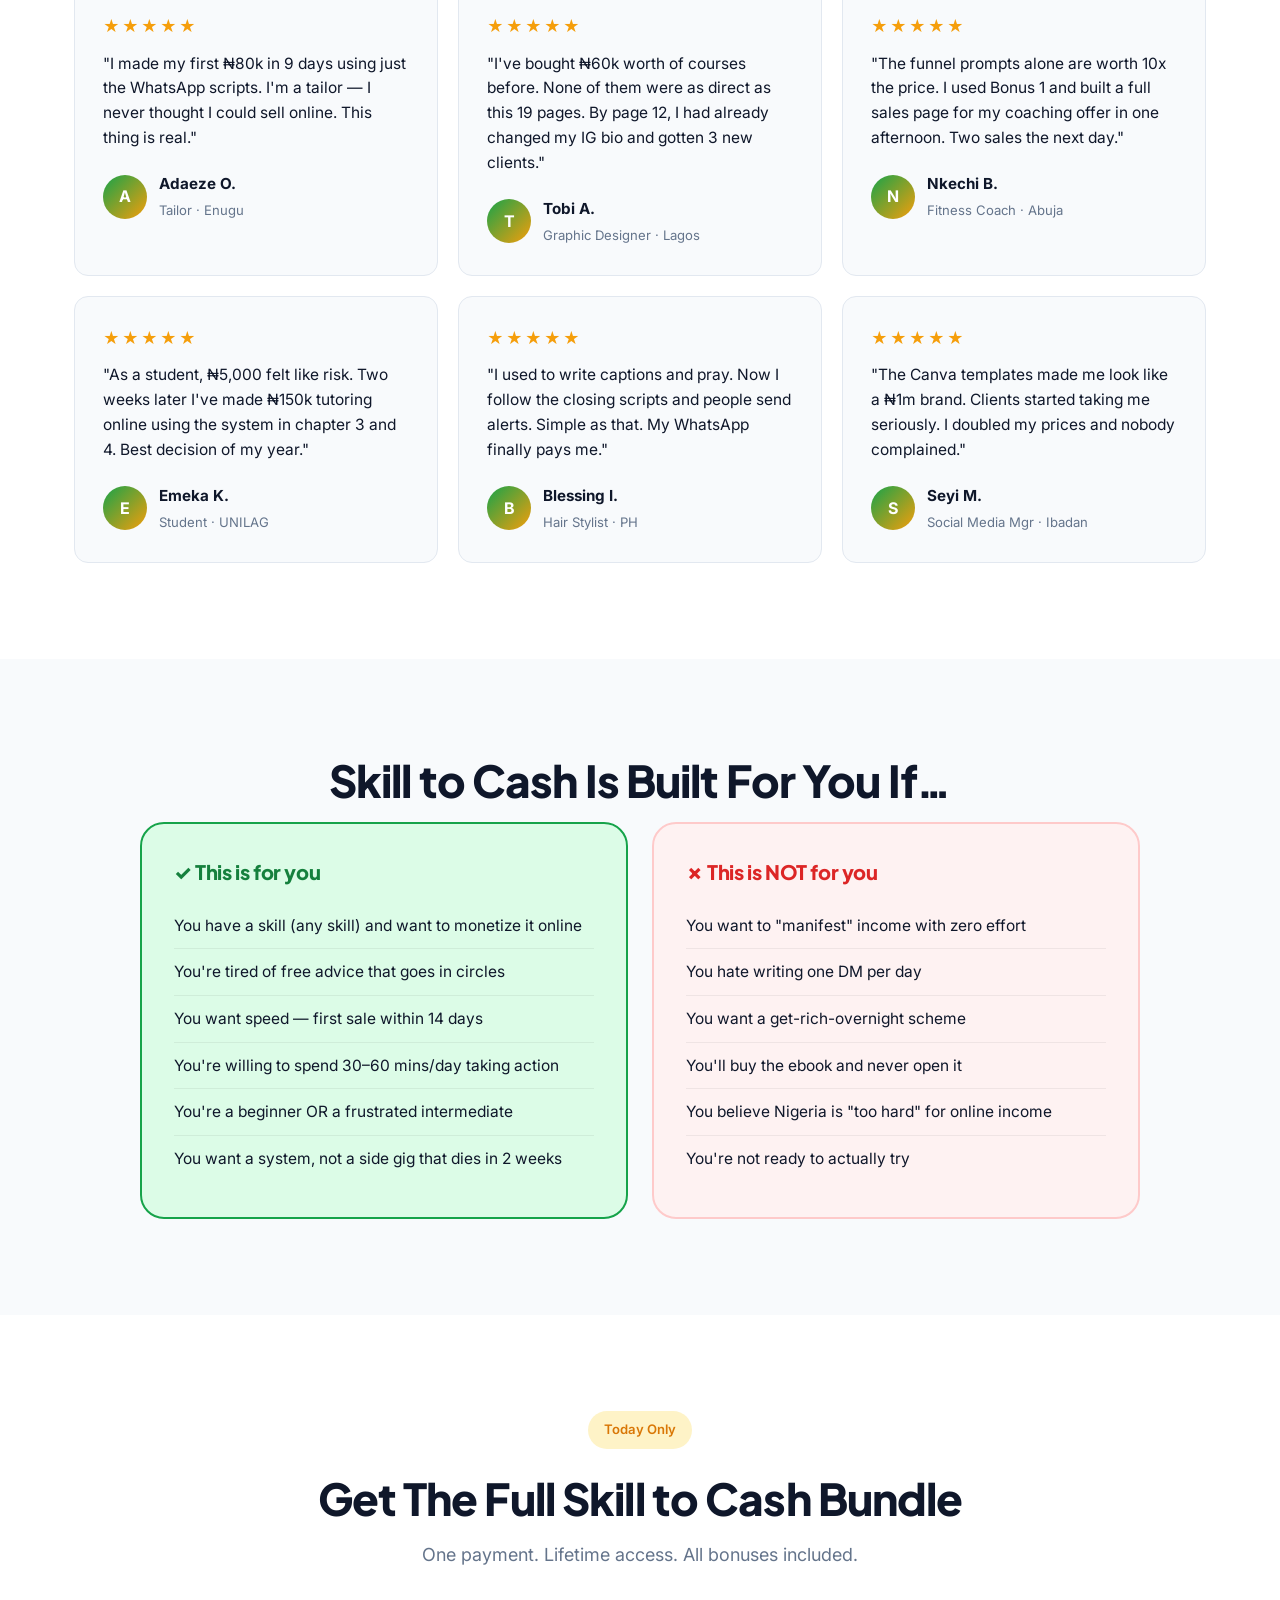
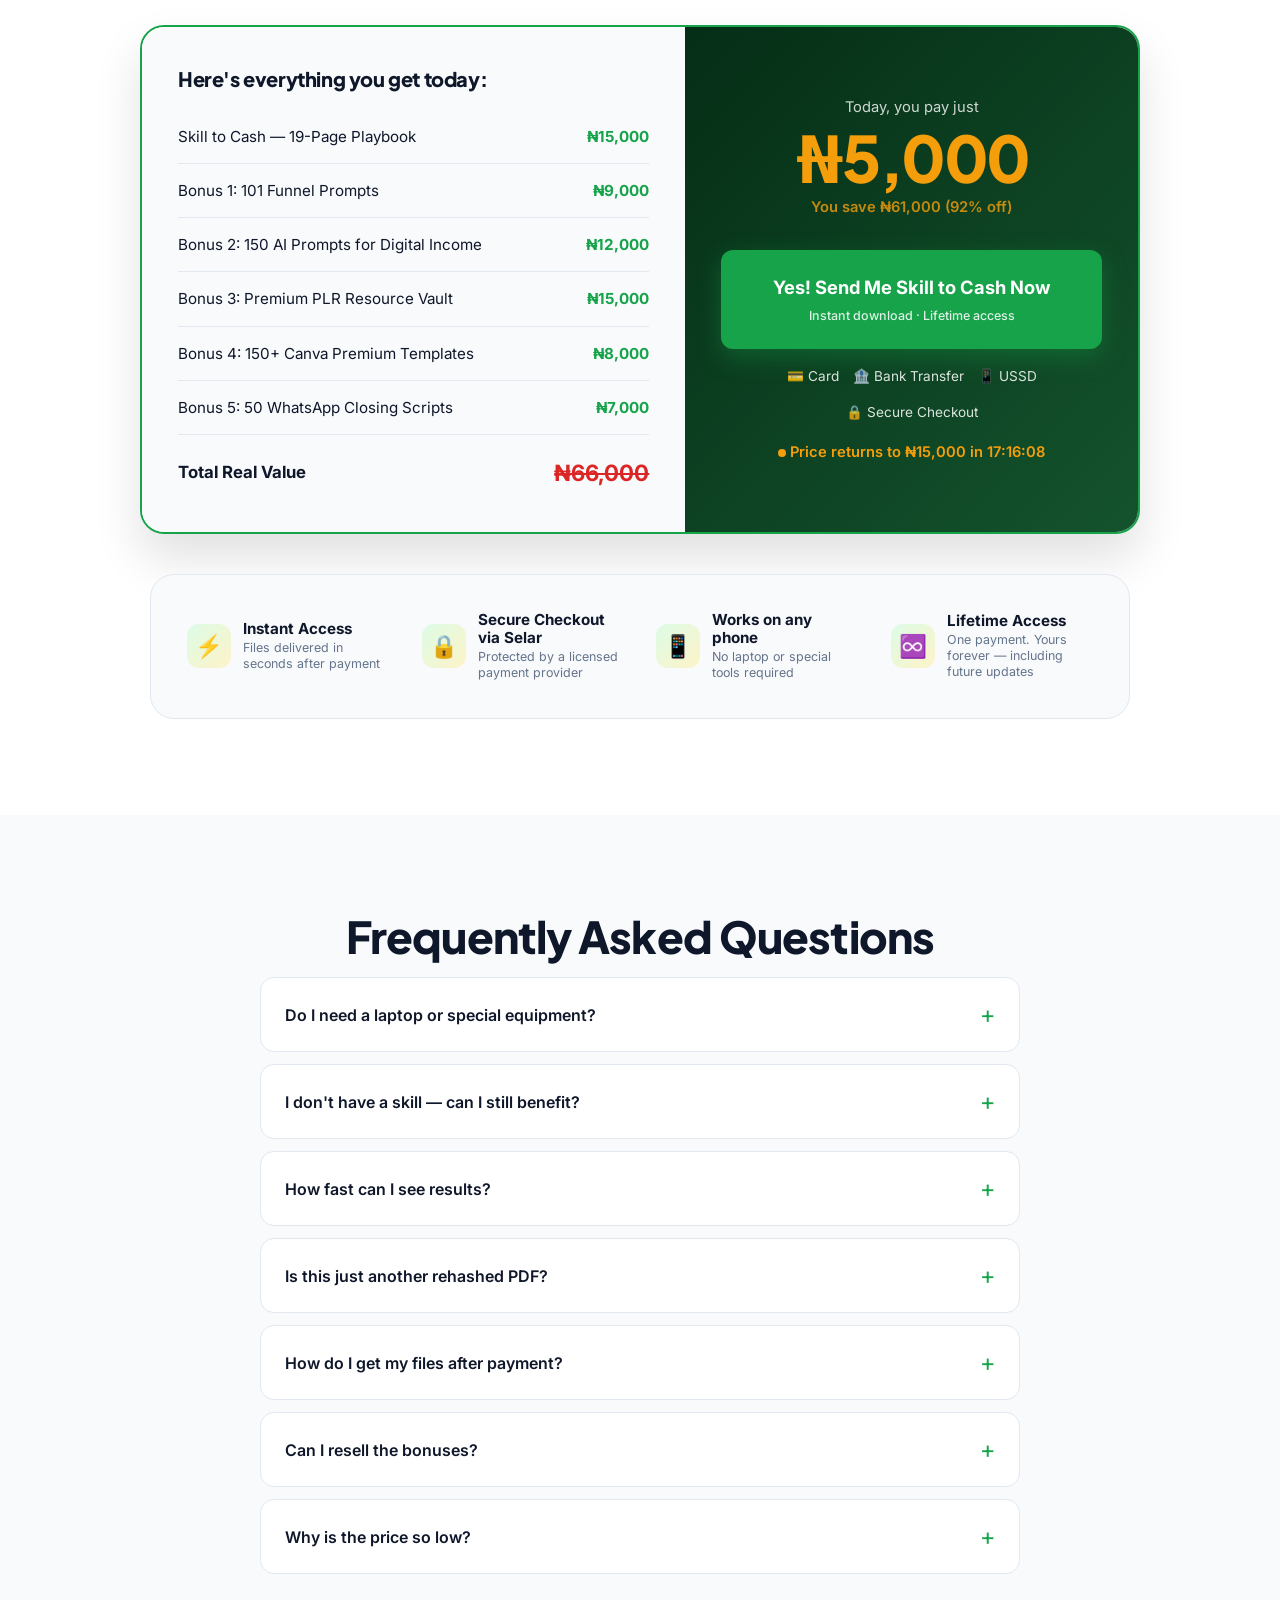
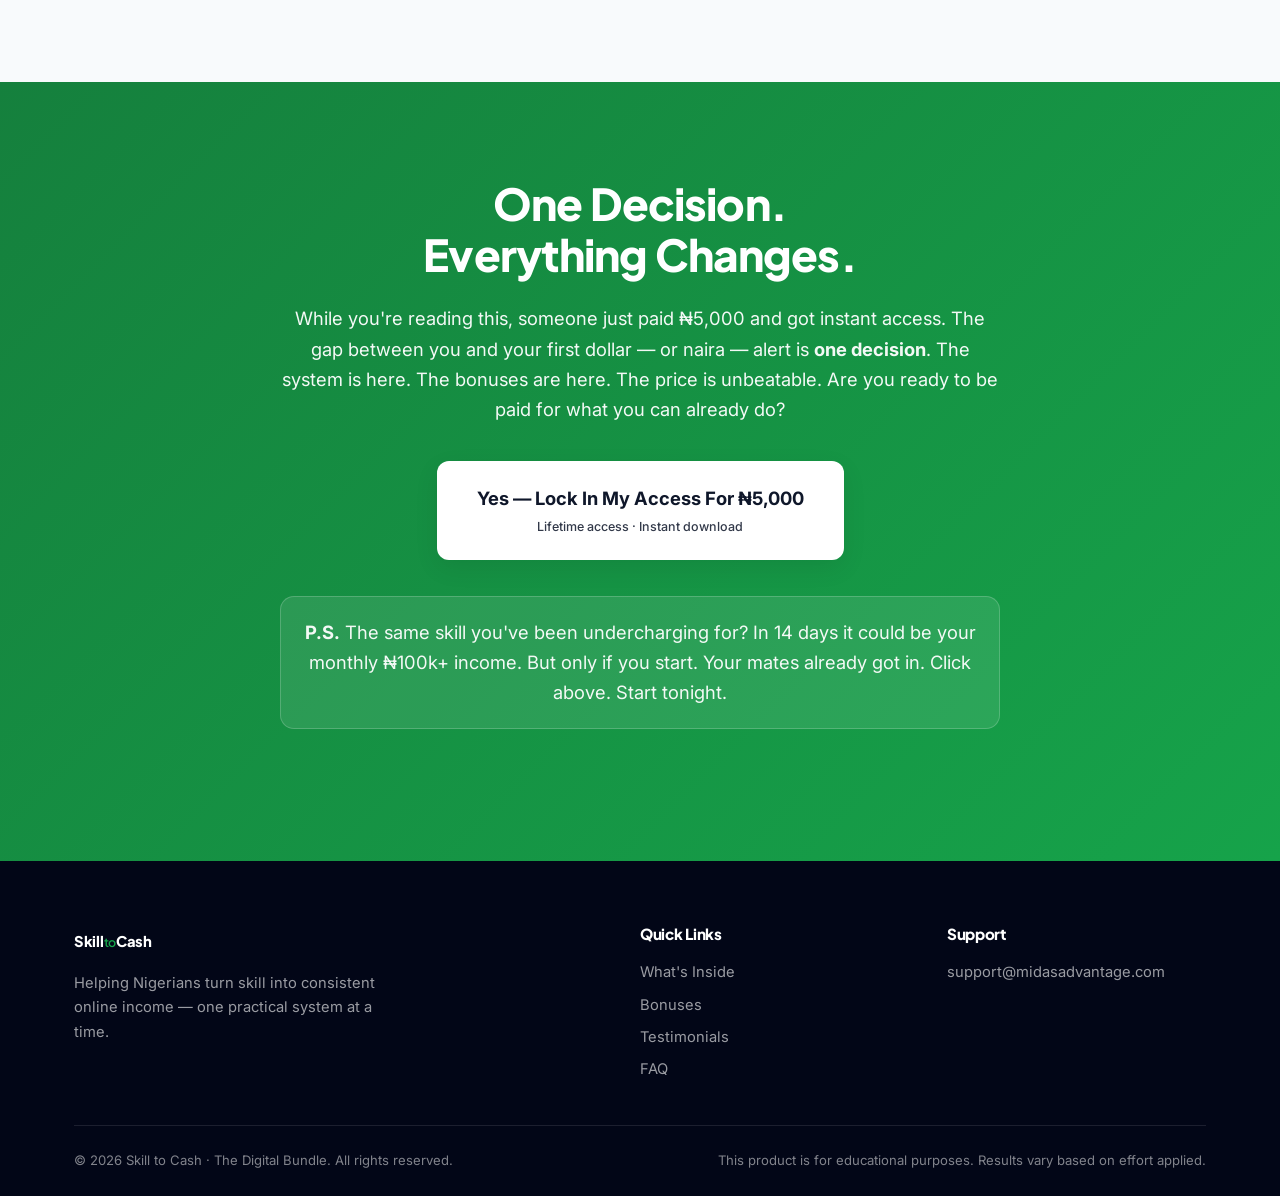
==== commit 42d20aa5: "Update: ₦5,000 price, 19-page playbook, Selar checkout link, support@midasadvantage.com, remove refu" ====
--- a/index.html
+++ b/index.html
@@ -3,12 +3,12 @@
 <head>
   <meta charset="UTF-8" />
   <meta name="viewport" content="width=device-width, initial-scale=1.0" />
-  <meta name="description" content="Skill to Cash — Turn any profitable skill into consistent online income using simple digital systems. A 25-page practical ebook + 5 premium bonuses." />
+  <meta name="description" content="Skill to Cash — Turn any profitable skill into consistent online income using simple digital systems. A 19-page practical ebook + 5 premium bonuses." />
   <meta name="keywords" content="skill to cash, make money online Nigeria, digital income, ebook, online business Nigeria" />
 
   <!-- Open Graph -->
   <meta property="og:title" content="Skill to Cash — Turn Your Skill Into Cash, Starting This Week" />
-  <meta property="og:description" content="The 25-page playbook Nigerians are using to turn ordinary skills into ₦100k–₦500k/month online. Practical. Clear. Actionable." />
+  <meta property="og:description" content="The 19-page playbook Nigerians are using to turn ordinary skills into ₦100k–₦500k/month online. Practical. Clear. Actionable." />
   <meta property="og:type" content="website" />
 
   <title>Skill to Cash — Turn Your Skill Into Cash, Starting This Week</title>
@@ -23,7 +23,7 @@
   <!-- ANNOUNCEMENT BAR -->
   <div class="announce-bar">
     <span class="pulse-dot"></span>
-    <span><strong>Launch Week:</strong> Get the full bundle for <strong>₦4,500</strong> instead of ₦47,000 — offer ends in <span id="countdown">--:--:--</span></span>
+    <span><strong>Launch Week:</strong> Get the full bundle for <strong>₦5,000</strong> instead of ₦47,000 — offer ends in <span id="countdown">--:--:--</span></span>
   </div>
 
   <!-- NAV -->
@@ -49,7 +49,7 @@
         </div>
         <h1 class="hero-title">
           While You're Stuck Charging ₦5k For Your Skill, Other Nigerians Are Turning The Same Skill Into <span class="highlight">₦100k – ₦500k/Month</span> Online.
-          <em>It's not luck. It's a 25-page system. Read tonight, sell tomorrow.</em>
+          <em>It's not luck. It's a 19-page system. Read tonight, sell tomorrow.</em>
         </h1>
         <p class="hero-sub">
           Over <strong>2,300 Nigerians</strong> — students, corpers, 9-to-5 workers, hair stylists, tailors, designers — are using this exact step-by-step playbook to package their skill, find buyers daily, and close sales on WhatsApp. No tech skills. No audience. No startup capital.
@@ -63,8 +63,8 @@
 
         <div class="hero-cta">
           <a href="#order" class="btn btn-lg btn-primary">
-            Get Instant Access — ₦4,500
-            <span class="btn-sub">Was ₦47,000 · Save 90% this week</span>
+            Get Instant Access — ₦5,000
+            <span class="btn-sub">Was ₦47,000 · Save 89% this week</span>
           </a>
           <div class="trust-row">
             <div class="avatars">
@@ -85,7 +85,7 @@
         <div class="mockup">
           <div class="mockup-glow"></div>
           <div class="ebook-cover">
-            <div class="ebook-tag">25-PAGE PLAYBOOK</div>
+            <div class="ebook-tag">19-PAGE PLAYBOOK</div>
             <div class="ebook-title">SKILL <br/><span>to</span><br/> CASH</div>
             <div class="ebook-sub">Turn Your Skill Into Income Online</div>
             <div class="ebook-author">by The Digital Bundle</div>
@@ -187,7 +187,7 @@
     <div class="container">
       <div class="badge badge-light">The Solution</div>
       <h2 class="section-title white">Introducing <span class="highlight-yellow">Skill to Cash</span></h2>
-      <p class="section-lede white">A 25-page, no-fluff playbook that turns any profitable skill into consistent online income — using the exact digital systems top Nigerian earners are using right now.</p>
+      <p class="section-lede white">A 19-page, no-fluff playbook that turns any profitable skill into consistent online income — using the exact digital systems top Nigerian earners are using right now.</p>
 
       <div class="promise-grid">
         <div class="promise-card">
@@ -218,7 +218,7 @@
   <section id="whats-inside" class="inside">
     <div class="container">
       <div class="badge">The Ebook</div>
-      <h2 class="section-title">The Complete Skill-To-Cash System (In 25 Pages)</h2>
+      <h2 class="section-title">The Complete Skill-To-Cash System (In 19 Pages)</h2>
       <p class="section-lede">Not just a course. A proven step-by-step machine for generating real income — starting within 14 days of getting access. Built for speed, clarity, and action. No filler.</p>
 
       <div class="inside-grid">
@@ -260,7 +260,7 @@
   <section class="transformation">
     <div class="container">
       <h2 class="section-title">The Transformation You're Buying</h2>
-      <p class="section-lede">You're not buying 25 pages. You're buying a <strong>new version of yourself.</strong></p>
+      <p class="section-lede">You're not buying 19 pages. You're buying a <strong>new version of yourself.</strong></p>
 
       <div class="trans-grid">
         <div class="trans-col before">
@@ -431,7 +431,7 @@
 
         <div class="testimonial">
           <div class="stars">★★★★★</div>
-          <p>"I've bought ₦60k worth of courses before. None of them were as direct as this 25 pages. By page 12, I had already changed my IG bio and gotten 3 new clients."</p>
+          <p>"I've bought ₦60k worth of courses before. None of them were as direct as this 19 pages. By page 12, I had already changed my IG bio and gotten 3 new clients."</p>
           <div class="t-author">
             <div class="t-avatar">T</div>
             <div>
@@ -455,7 +455,7 @@
 
         <div class="testimonial">
           <div class="stars">★★★★★</div>
-          <p>"As a student, ₦4,500 felt like risk. Two weeks later I've made ₦150k tutoring online using the system in chapter 3 and 4. Best decision of my year."</p>
+          <p>"As a student, ₦5,000 felt like risk. Two weeks later I've made ₦150k tutoring online using the system in chapter 3 and 4. Best decision of my year."</p>
           <div class="t-author">
             <div class="t-avatar">E</div>
             <div>
@@ -534,7 +534,7 @@
         <div class="offer-stack">
           <h3>Here's everything you get today:</h3>
           <ul class="stack-list">
-            <li><span>Skill to Cash — 25-Page Playbook</span><strong>₦15,000</strong></li>
+            <li><span>Skill to Cash — 19-Page Playbook</span><strong>₦15,000</strong></li>
             <li><span>Bonus 1: 101 Funnel Prompts</span><strong>₦9,000</strong></li>
             <li><span>Bonus 2: 150 AI Prompts for Digital Income</span><strong>₦12,000</strong></li>
             <li><span>Bonus 3: Premium PLR Resource Vault</span><strong>₦15,000</strong></li>
@@ -550,11 +550,11 @@
         <div class="offer-price">
           <div class="price-tag">
             <small>Today, you pay just</small>
-            <div class="big-price">₦4,500</div>
-            <small class="save">You save ₦61,500 (93% off)</small>
-          </div>
-
-          <a href="https://selar.co/" class="btn btn-xl btn-primary btn-block">
+            <div class="big-price">₦5,000</div>
+            <small class="save">You save ₦61,000 (92% off)</small>
+          </div>
+
+          <a href="https://selar.com/6q900bfu5t" class="btn btn-xl btn-primary btn-block">
             Yes! Send Me Skill to Cash Now
             <span class="btn-sub">Instant download · Lifetime access</span>
           </a>
@@ -573,15 +573,35 @@
         </div>
       </div>
 
-      <!-- GUARANTEE -->
-      <div class="guarantee">
-        <div class="guarantee-badge">
-          <div>14</div>
-          <small>DAY</small>
-        </div>
-        <div class="guarantee-text">
-          <h3>The "Make Your Money Back Or We Refund You" Promise</h3>
-          <p><strong>Apply the system for 14 days.</strong> Send 30 DMs using the WhatsApp scripts. Post 7 carousels using the Canva templates. If you don't make back at least <strong>10× what you paid (₦45,000)</strong>, send us one email with proof you applied. We'll refund every kobo. No drama. No questions. No delays. The risk is fully on us — because we know the system works when you actually run it.</p>
+      <!-- TRUST SIGNALS -->
+      <div class="trust-signals">
+        <div class="trust-item">
+          <div class="trust-icon">⚡</div>
+          <div>
+            <strong>Instant Access</strong>
+            <small>Files delivered in seconds after payment</small>
+          </div>
+        </div>
+        <div class="trust-item">
+          <div class="trust-icon">🔒</div>
+          <div>
+            <strong>Secure Checkout via Selar</strong>
+            <small>Protected by a licensed payment provider</small>
+          </div>
+        </div>
+        <div class="trust-item">
+          <div class="trust-icon">📱</div>
+          <div>
+            <strong>Works on any phone</strong>
+            <small>No laptop or special tools required</small>
+          </div>
+        </div>
+        <div class="trust-item">
+          <div class="trust-icon">♾️</div>
+          <div>
+            <strong>Lifetime Access</strong>
+            <small>One payment. Yours forever — including future updates</small>
+          </div>
         </div>
       </div>
     </div>
@@ -607,11 +627,7 @@
         </div>
         <div class="faq-item">
           <button class="faq-q">Is this just another rehashed PDF?<span>+</span></button>
-          <div class="faq-a"><p>No. This is 25 deliberately tight pages — built for speed, clarity, and action. Buyers don't want volume; they want a path. That's what you're getting.</p></div>
-        </div>
-        <div class="faq-item">
-          <button class="faq-q">What if it doesn't work for me?<span>+</span></button>
-          <div class="faq-a"><p>You're covered by our 14-day "it worked or you don't pay" promise. Read it. Apply 3 systems. If nothing happens, email us — full refund, no questions.</p></div>
+          <div class="faq-a"><p>No. This is 19 deliberately tight pages — built for speed, clarity, and action. Buyers don't want volume; they want a path. That's what you're getting.</p></div>
         </div>
         <div class="faq-item">
           <button class="faq-q">How do I get my files after payment?<span>+</span></button>
@@ -633,10 +649,10 @@
   <section class="final-cta">
     <div class="container">
       <h2>One Decision. <br/>Everything Changes.</h2>
-      <p>While you're reading this, someone just paid ₦4,500 and got instant access. The gap between you and your first dollar — or naira — alert is <strong>one decision</strong>. The system is here. The bonuses are here. The price is unbeatable. Are you ready to be paid for what you can already do?</p>
+      <p>While you're reading this, someone just paid ₦5,000 and got instant access. The gap between you and your first dollar — or naira — alert is <strong>one decision</strong>. The system is here. The bonuses are here. The price is unbeatable. Are you ready to be paid for what you can already do?</p>
       <a href="#order" class="btn btn-xl btn-light">
-        Yes — Lock In My Access For ₦4,500
-        <span class="btn-sub">Lifetime access · Instant download · 14-day guarantee</span>
+        Yes — Lock In My Access For ₦5,000
+        <span class="btn-sub">Lifetime access · Instant download</span>
       </a>
       <p class="ps"><strong>P.S.</strong> The same skill you've been undercharging for? In 14 days it could be your monthly ₦100k+ income. But only if you start. Your mates already got in. Click above. Start tonight.</p>
     </div>
@@ -659,9 +675,7 @@
         </div>
         <div>
           <h4>Support</h4>
-          <a href="mailto:support@skilltocash.com">support@skilltocash.com</a>
-          <a href="#">WhatsApp Support</a>
-          <a href="#">Refund Policy</a>
+          <a href="mailto:support@midasadvantage.com">support@midasadvantage.com</a>
         </div>
       </div>
       <div class="footer-bottom">
@@ -674,7 +688,7 @@
   <!-- STICKY MOBILE CTA -->
   <div class="sticky-cta">
     <div>
-      <strong>₦4,500</strong> <span class="strike">₦47,000</span>
+      <strong>₦5,000</strong> <span class="strike">₦47,000</span>
     </div>
     <a href="#order" class="btn btn-primary btn-sm">Get It Now →</a>
   </div>
--- a/styles.css
+++ b/styles.css
@@ -960,29 +960,153 @@
 }
 
 /* ============ RESPONSIVE ============ */
-@media (max-width: 900px) {
-  .hero-grid { grid-template-columns: 1fr; gap: 48px; }
+
+/* Tablet & below */
+@media (max-width: 980px) {
+  .nav-links { display: none; }
+  .hero-grid { grid-template-columns: 1fr; gap: 48px; text-align: center; }
+  .hero-copy { display: flex; flex-direction: column; align-items: center; }
+  .hero-title { text-align: center; }
+  .hero-sub { margin-left: auto; margin-right: auto; text-align: center; }
+  .hero-bullets li { text-align: left; }
+  .hero-cta { align-items: center; }
   .hero-visual { order: -1; }
-  .ebook-cover { width: 260px; }
-  .nav-links { display: none; }
+  .ebook-cover { width: 260px; transform: rotateY(-6deg) rotateX(2deg); }
   .offer-card { grid-template-columns: 1fr; }
   .footer-grid { grid-template-columns: 1fr; gap: 32px; }
   .for-grid { grid-template-columns: 1fr; }
   .trans-grid { grid-template-columns: 1fr; }
   .trans-arrow { transform: rotate(90deg); margin: 0 auto; }
-  .guarantee { flex-direction: column; text-align: center; padding: 28px 24px; }
   .sticky-cta { display: flex; }
-  body { padding-bottom: 80px; }
-}
-@media (max-width: 540px) {
-  .hero { padding: 40px 0 64px; }
-  .pain, .promise, .inside, .transformation, .bonuses, .proof, .for-who, .pricing, .faq, .final-cta { padding: 64px 0; }
-  .ebook-title { font-size: 2.2rem; }
+  body { padding-bottom: 78px; }
+}
+
+/* Phone */
+@media (max-width: 640px) {
+  .container { padding: 0 18px; }
+  .announce-bar { font-size: 0.78rem; padding: 8px 12px; }
+  .nav-inner { padding: 12px 18px; gap: 12px; }
+  .logo { font-size: 1.2rem; }
+  .btn { padding: 13px 20px; font-size: 0.95rem; }
+  .btn-sm { padding: 9px 14px; font-size: 0.82rem; }
+  .btn-lg { padding: 16px 24px; font-size: 1rem; }
+  .btn-xl { padding: 18px 24px; font-size: 1rem; }
+  .btn-sub { font-size: 0.72rem; }
+
+  .hero { padding: 36px 0 56px; }
+  .hero-title { font-size: clamp(1.65rem, 7vw, 2.1rem); line-height: 1.2; }
+  .hero-title em { font-size: 0.85rem; margin-top: 12px; }
+  .hero-sub { font-size: 1rem; }
+  .hero-bullets li { font-size: 0.93rem; gap: 10px; }
+  .check { width: 22px; height: 22px; font-size: 0.7rem; }
+
+  .pain, .promise, .inside, .transformation, .changes, .bonuses, .proof, .for-who, .pricing, .faq, .final-cta { padding: 56px 0; }
+
+  h2 { font-size: clamp(1.5rem, 6vw, 1.85rem); }
+  .section-lede { font-size: 1rem; margin-bottom: 36px; }
+
+  /* HERO MOCKUP — keep stickers from clipping off-screen */
+  .ebook-cover { width: 220px; padding: 26px 22px; }
+  .ebook-title { font-size: 2rem; }
+  .ebook-title span { font-size: 1rem; }
+  .ebook-sub { font-size: 0.82rem; }
+  .ebook-tag { font-size: 0.6rem; letter-spacing: 2px; }
+  .sticker { font-size: 0.65rem; padding: 5px 9px; }
+  .sticker.s1 { right: -4%; }
+  .sticker.s2 { right: -6%; }
+  .sticker.s3 { right: -2%; }
+  .sticker.s4 { left: -4%; }
+  .sticker.s5 { left: -2%; }
+
+  /* PAIN ROWS */
+  .pain-row { padding: 20px 18px; gap: 14px; border-radius: 12px; }
+  .pain-mark { width: 42px; height: 42px; font-size: 1.3rem; border-radius: 10px; }
+  .pain-row h3 { font-size: 0.98rem; line-height: 1.3; }
+  .pain-row p { font-size: 0.9rem; }
+  .pain-callout { font-size: 1rem; padding: 24px 20px; line-height: 1.55; }
+
+  /* CARDS — uniform tighter padding */
+  .promise-card, .inside-card, .change-card, .bonus-card, .testimonial, .pain-card { padding: 24px 20px; }
+  .promise-card .num { font-size: 2rem; }
+
+  /* TRANSFORMATION */
+  .trans-col { padding: 28px 22px; }
+
+  /* CHANGES */
+  .change-icon { width: 48px; height: 48px; font-size: 1.5rem; border-radius: 12px; }
+
+  /* BONUSES — fix the bonus-value badge collision */
+  .bonus-card h3 { padding-right: 0; margin-top: 8px; font-size: 1.1rem; }
+  .bonus-value {
+    position: static;
+    display: inline-block;
+    margin-bottom: 12px;
+    margin-left: 8px;
+  }
+  .bonus-num { display: inline-block; }
+  .bonus-card > p { font-size: 0.9rem; }
+  .bonus-bullets li { font-size: 0.85rem; }
+  .total-old { font-size: 2rem; }
+
+  /* TESTIMONIALS */
+  .testimonial p { font-size: 0.92rem; }
+
+  /* WHO IS FOR */
+  .for-card { padding: 26px 22px; }
+  .for-card ul li { font-size: 0.92rem; }
+
+  /* PRICING */
+  .offer-stack, .offer-price { padding: 26px 22px; }
+  .stack-list li { padding: 11px 0; font-size: 0.88rem; flex-wrap: wrap; gap: 4px; }
+  .stack-total { font-size: 0.95rem; }
+  .stack-total .strike { font-size: 1.2rem; }
   .big-price { font-size: 3rem; }
-  .offer-stack, .offer-price { padding: 28px 24px; }
-  .pain-callout { font-size: 1.1rem; padding: 28px 20px; }
-  .sticker { font-size: 0.7rem; padding: 6px 10px; }
-  .footer-bottom { flex-direction: column; align-items: flex-start; }
+  .price-tag small { font-size: 0.85rem; }
+  .payment-row { font-size: 0.78rem; gap: 10px; }
+  .urgency { font-size: 0.85rem; }
+
+  /* TRUST SIGNALS */
+  .trust-signals { grid-template-columns: 1fr 1fr; gap: 12px; padding: 22px 18px; }
+  .trust-item { padding: 10px 12px; gap: 10px; }
+  .trust-icon { width: 36px; height: 36px; font-size: 1.2rem; }
+  .trust-item strong { font-size: 0.85rem; }
+  .trust-item small { font-size: 0.72rem; }
+
+  /* FAQ */
+  .faq-q { padding: 18px 18px; font-size: 0.95rem; }
+  .faq-q span { font-size: 1.3rem; }
+  .faq-a p { padding: 0 18px 18px; font-size: 0.9rem; }
+
+  /* FINAL CTA */
+  .final-cta h2 { font-size: 1.85rem; }
+  .final-cta > .container > p { font-size: 1rem; }
+  .final-cta .ps { padding: 16px; font-size: 0.88rem; }
+
+  /* FOOTER */
+  .footer { padding: 48px 0 20px; }
+  .footer-grid { gap: 28px; margin-bottom: 28px; }
+  .footer-bottom { flex-direction: column; align-items: flex-start; gap: 8px; }
+  .footer-bottom small { font-size: 0.78rem; }
+
+  /* STICKY CTA */
+  .sticky-cta { padding: 10px 14px; gap: 8px; }
+  .sticky-cta strong { font-size: 1.15rem; }
+  .sticky-cta .strike { font-size: 0.82rem; margin-left: 4px; }
+  .sticky-cta .btn { padding: 10px 16px; font-size: 0.85rem; flex-shrink: 0; }
+}
+
+/* Very small phones */
+@media (max-width: 380px) {
+  .container { padding: 0 14px; }
+  .announce-bar { font-size: 0.72rem; }
+  .hero-title { font-size: 1.55rem; }
+  .ebook-cover { width: 190px; padding: 22px 18px; }
+  .ebook-title { font-size: 1.7rem; }
+  .sticker { font-size: 0.6rem; padding: 4px 7px; }
+  .big-price { font-size: 2.6rem; }
+  .trust-signals { grid-template-columns: 1fr; }
+  .stars { letter-spacing: 1px; }
+  .trust-row { flex-direction: column; gap: 10px; align-items: center; text-align: center; }
 }
 
 
@@ -1104,3 +1228,62 @@
   .pain-mark { width: 44px; height: 44px; font-size: 1.4rem; border-radius: 10px; }
   .pain-row h3 { font-size: 1rem; }
 }
+
+
+
+/* ============ TRUST SIGNALS (replaces guarantee block) ============ */
+.trust-signals {
+  max-width: 980px;
+  margin: 8px auto 0;
+  display: grid;
+  grid-template-columns: repeat(4, 1fr);
+  gap: 16px;
+  background: var(--light);
+  border: 1px solid var(--border);
+  border-radius: var(--radius-lg);
+  padding: 28px;
+}
+.trust-item {
+  display: flex;
+  align-items: center;
+  gap: 12px;
+  padding: 8px;
+}
+.trust-icon {
+  width: 44px;
+  height: 44px;
+  flex-shrink: 0;
+  background: linear-gradient(135deg, var(--primary-light), #fef3c7);
+  border-radius: 12px;
+  display: flex;
+  align-items: center;
+  justify-content: center;
+  font-size: 1.4rem;
+}
+.trust-item strong {
+  display: block;
+  font-size: 0.95rem;
+  color: var(--dark);
+  font-weight: 700;
+  line-height: 1.2;
+}
+.trust-item small {
+  display: block;
+  font-size: 0.78rem;
+  color: var(--muted);
+  margin-top: 2px;
+  line-height: 1.3;
+}
+
+@media (max-width: 980px) {
+  .trust-signals { grid-template-columns: 1fr 1fr; }
+}
+
+/* Prevent any horizontal overflow on mobile from rotated/absolutely-positioned elements */
+.hero { isolation: isolate; }
+.mockup { max-width: 100%; }
+
+/* Ensure buttons don't overflow on tiny screens */
+@media (max-width: 640px) {
+  .btn { white-space: normal; max-width: 100%; }
+}
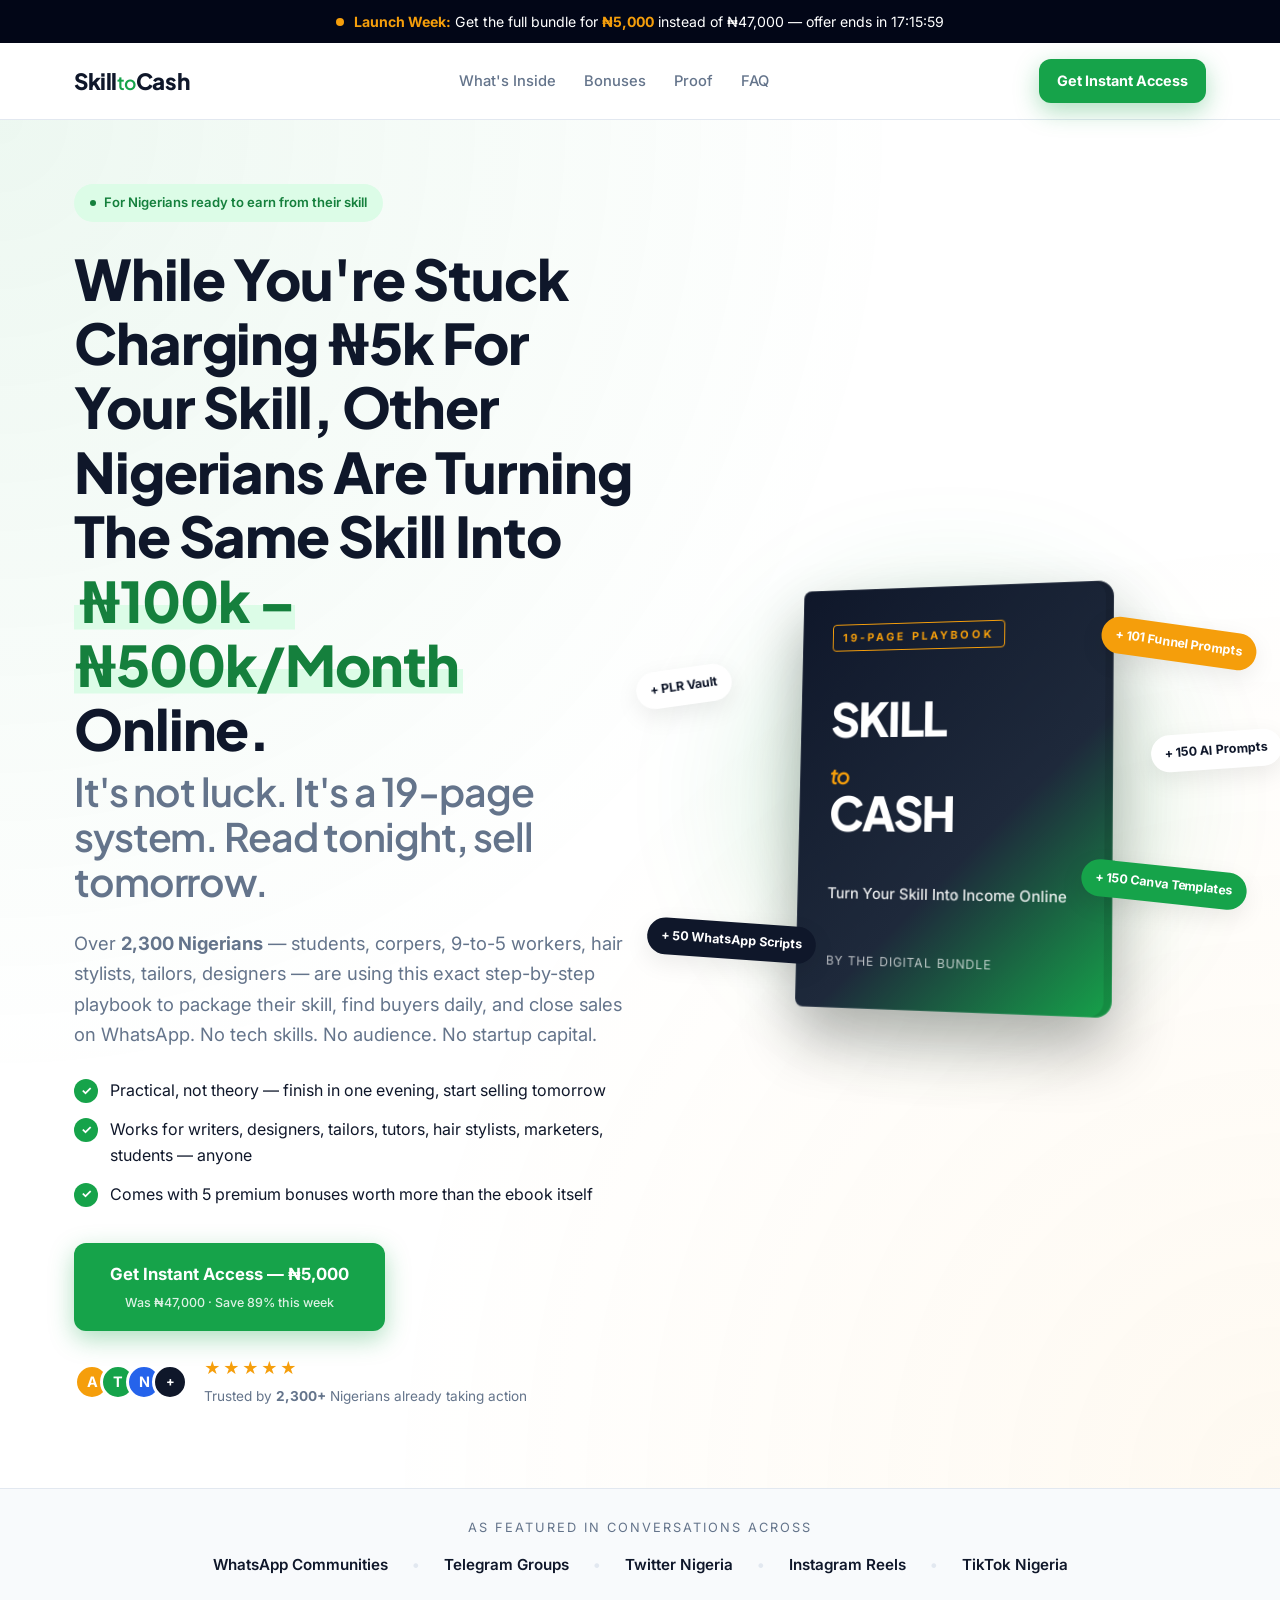
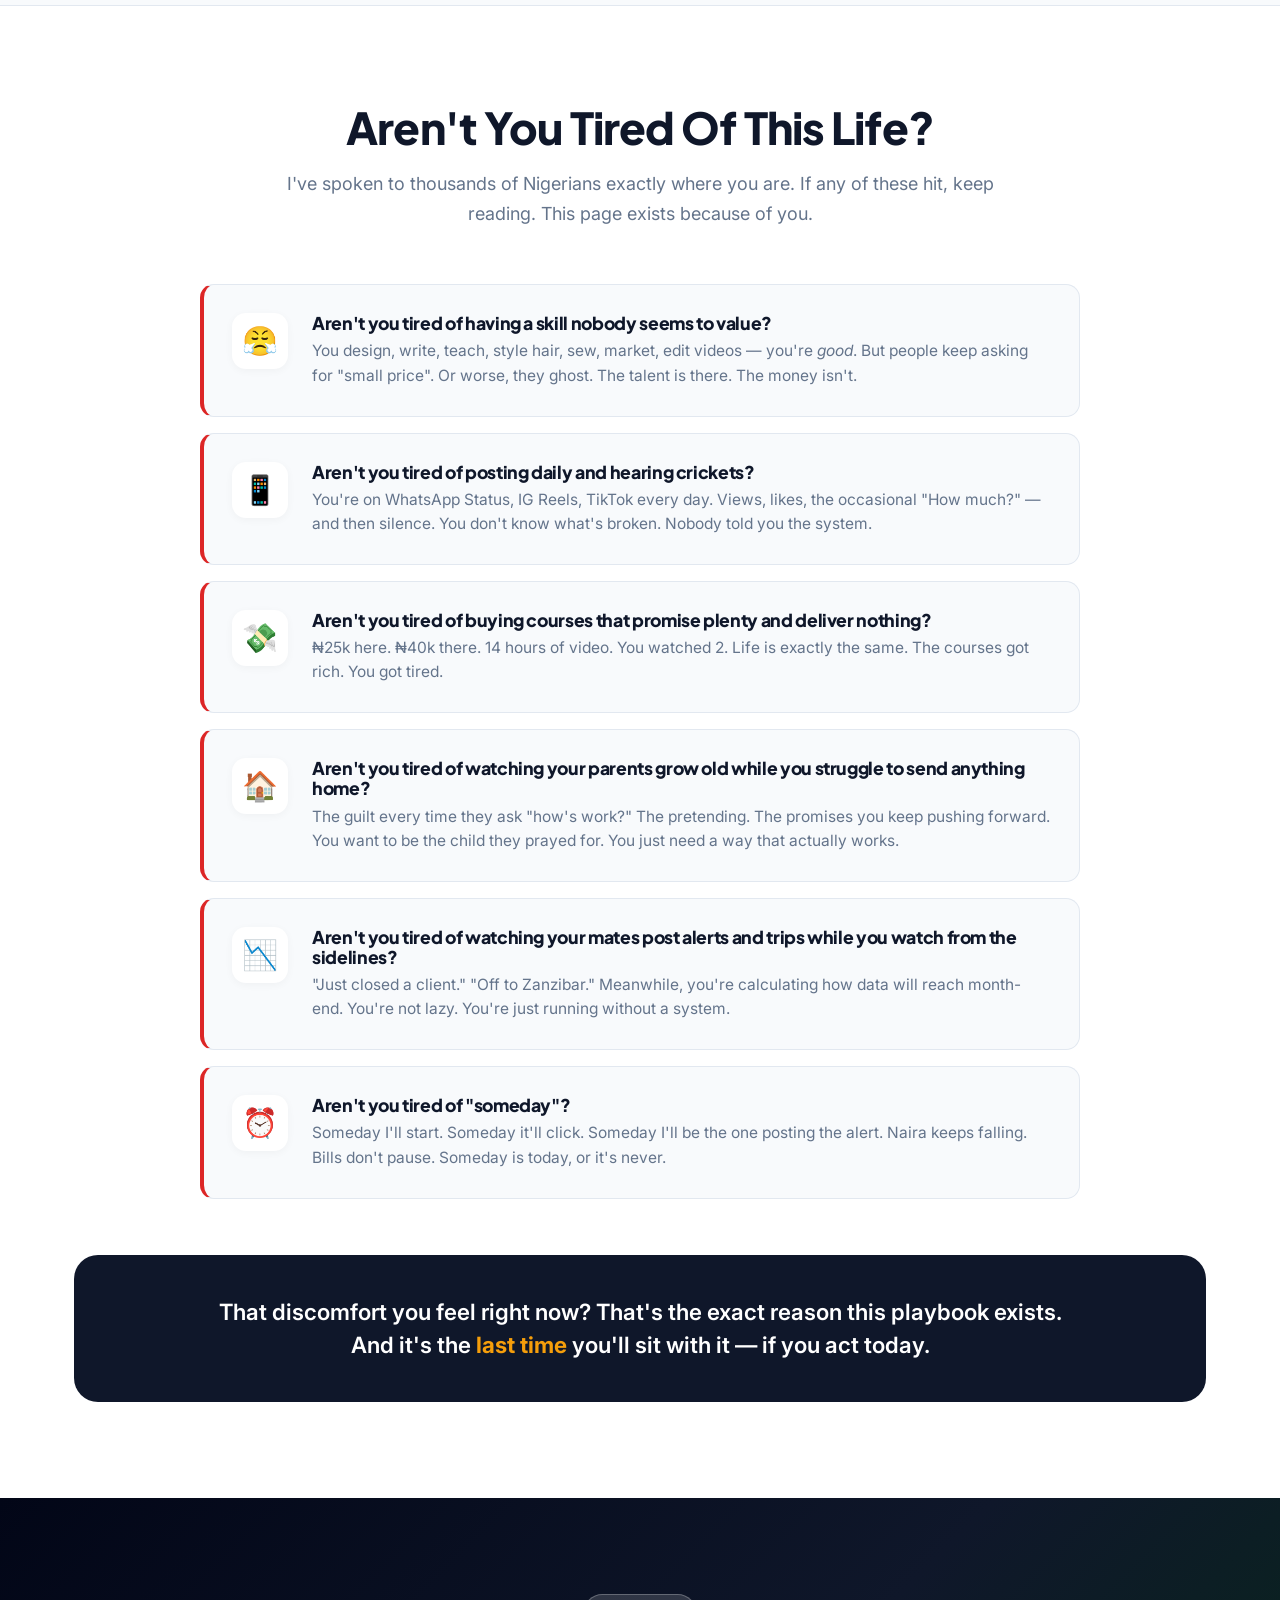
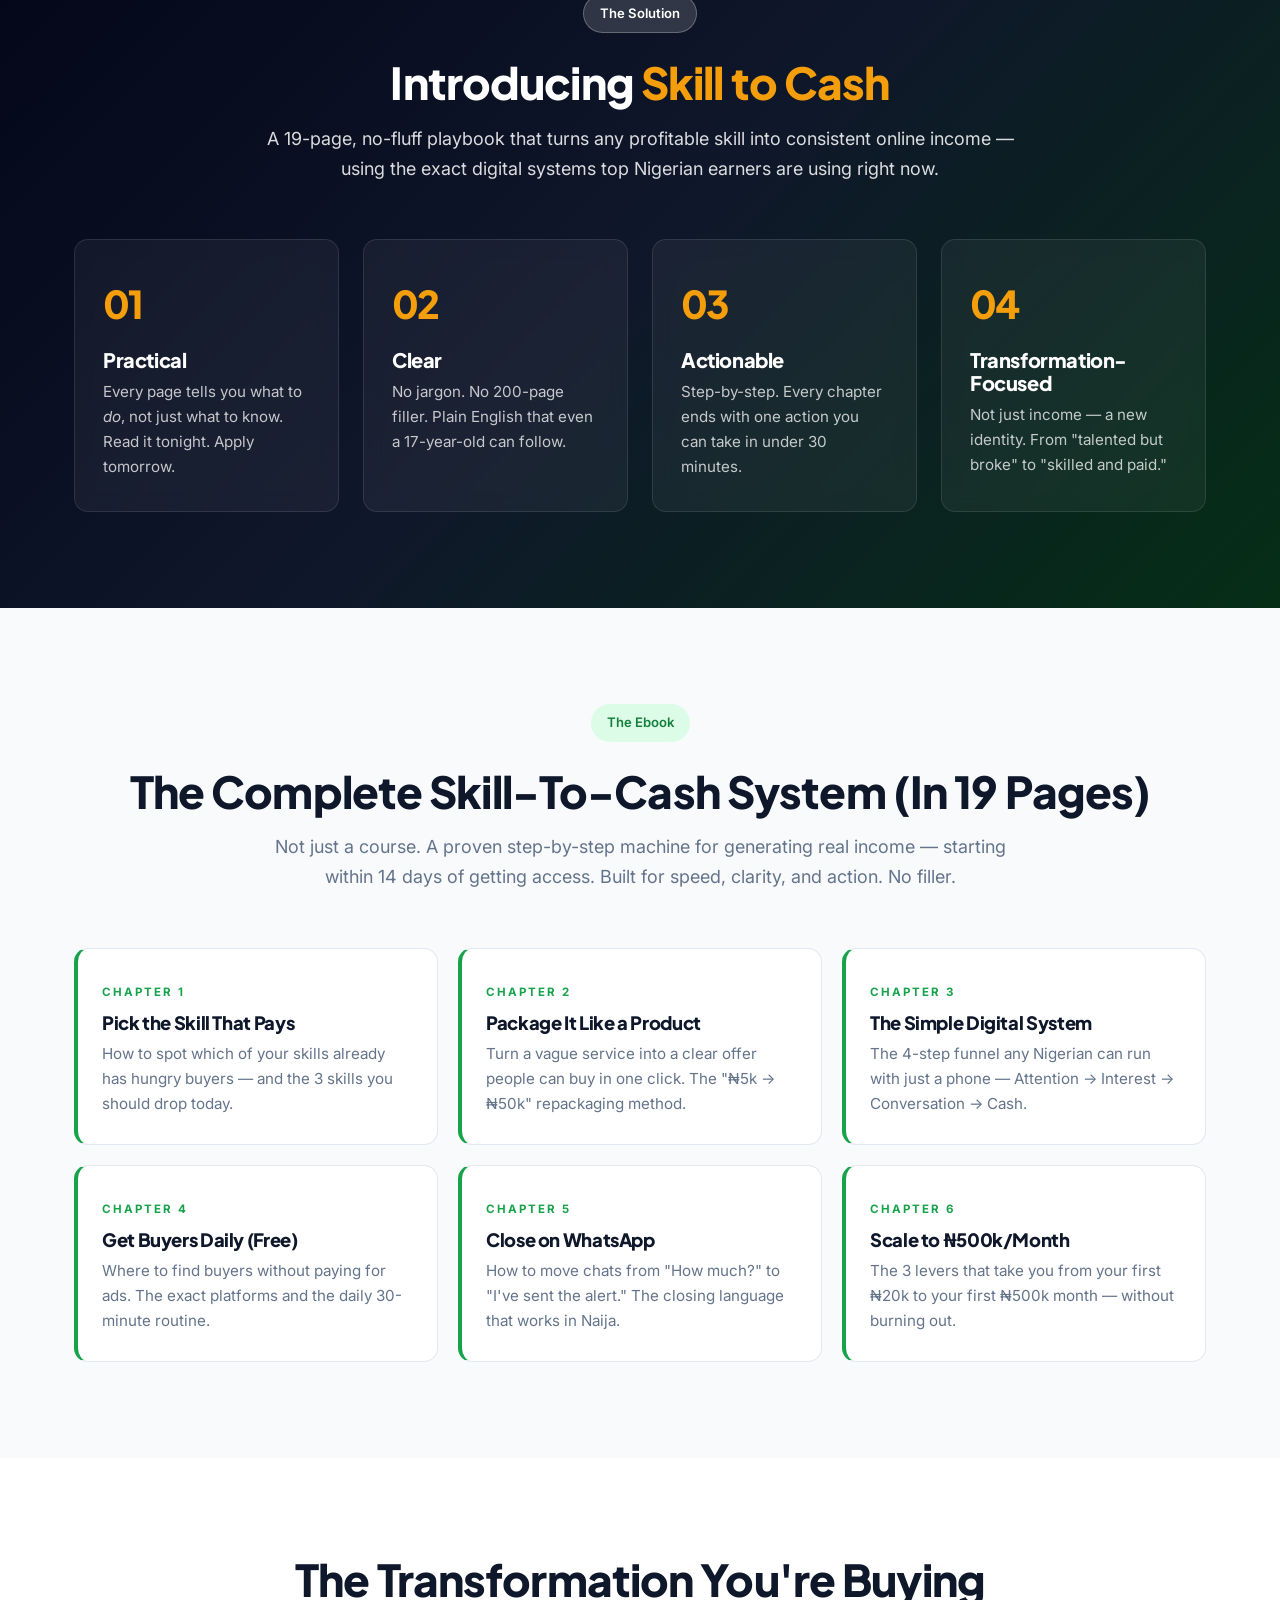
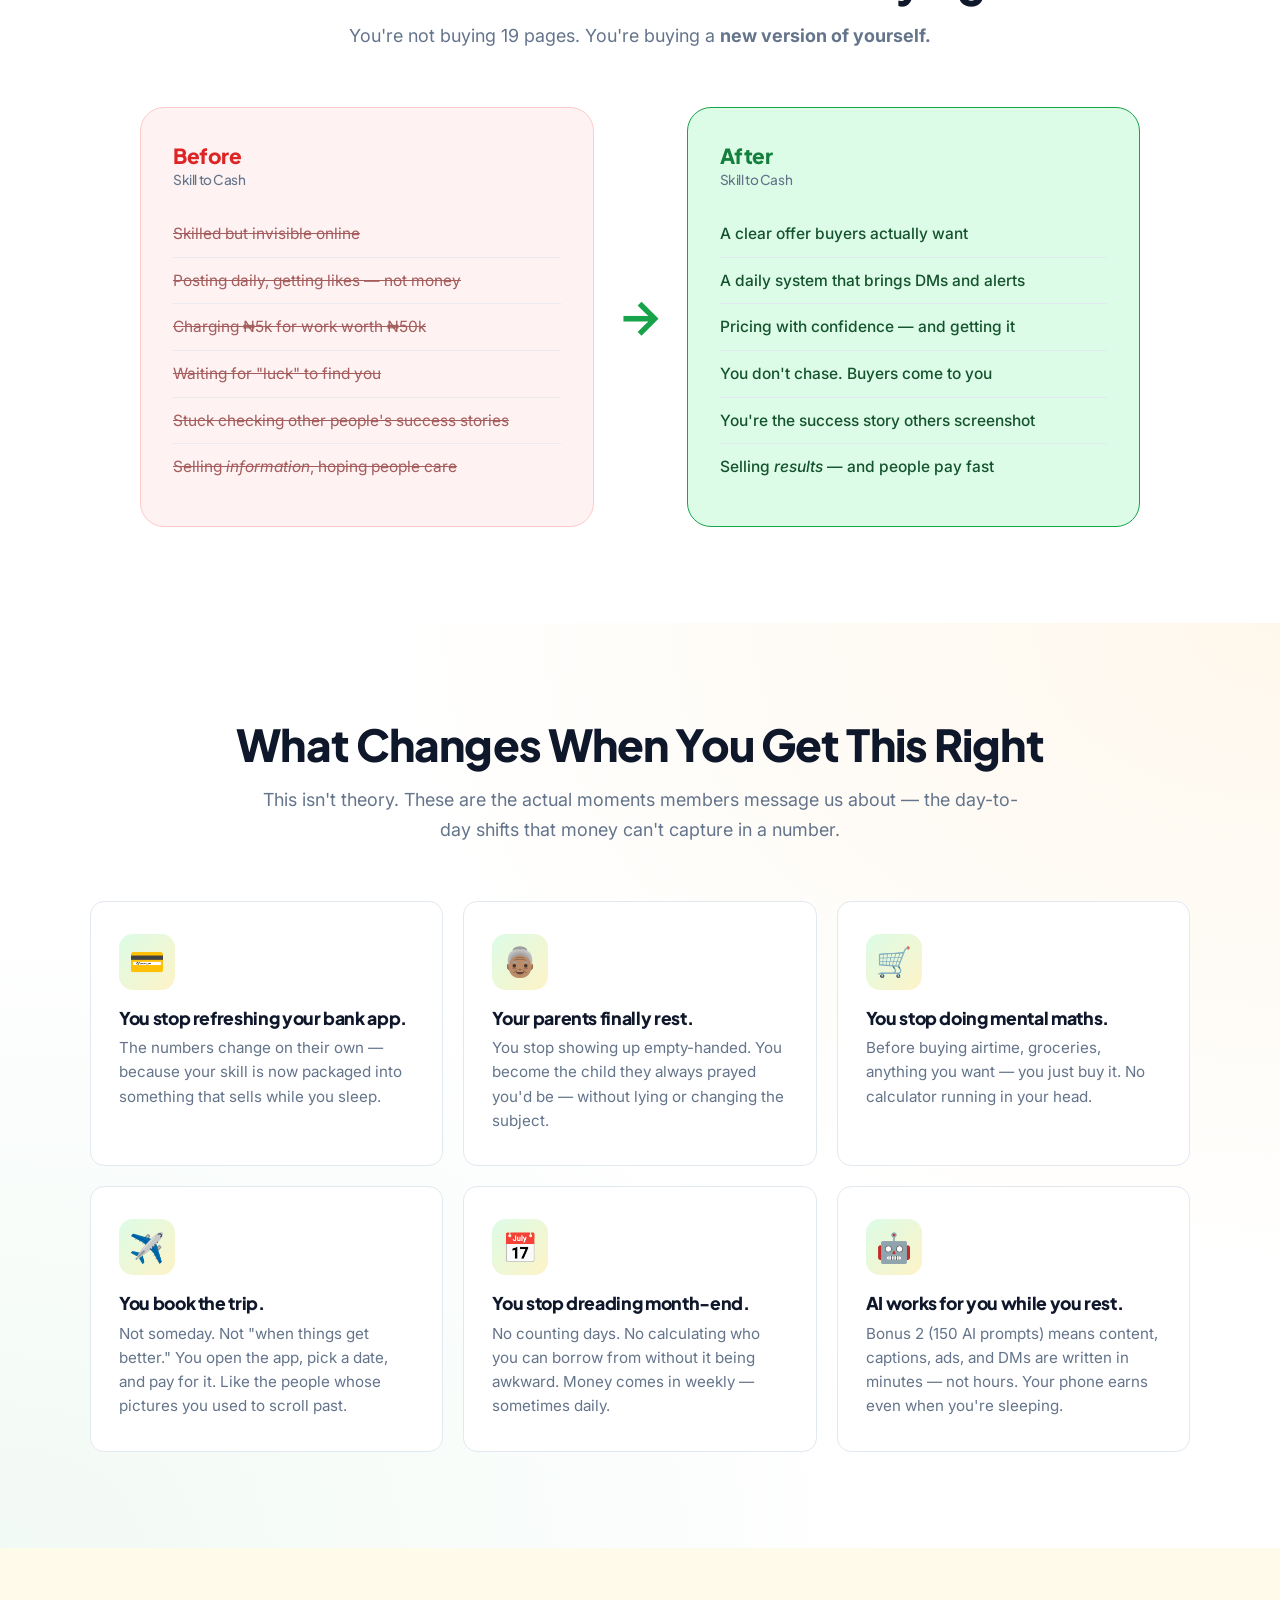
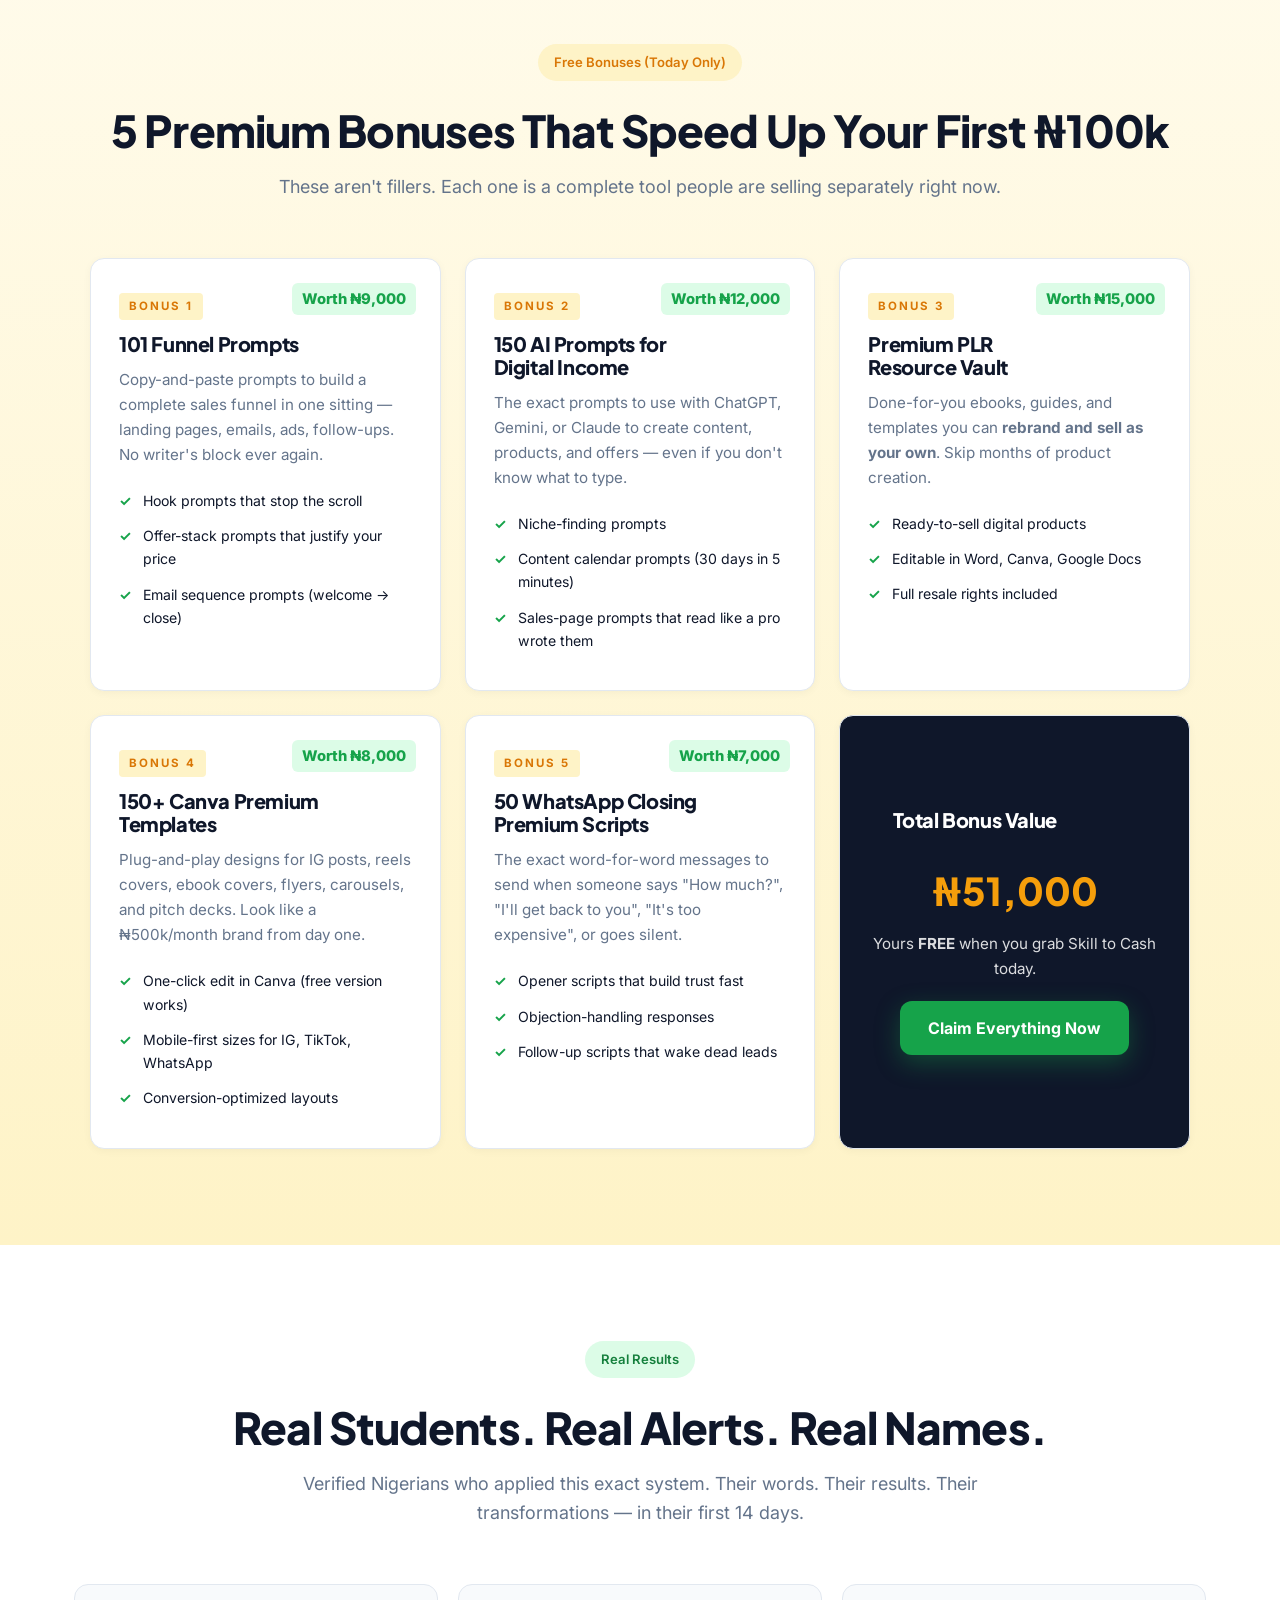
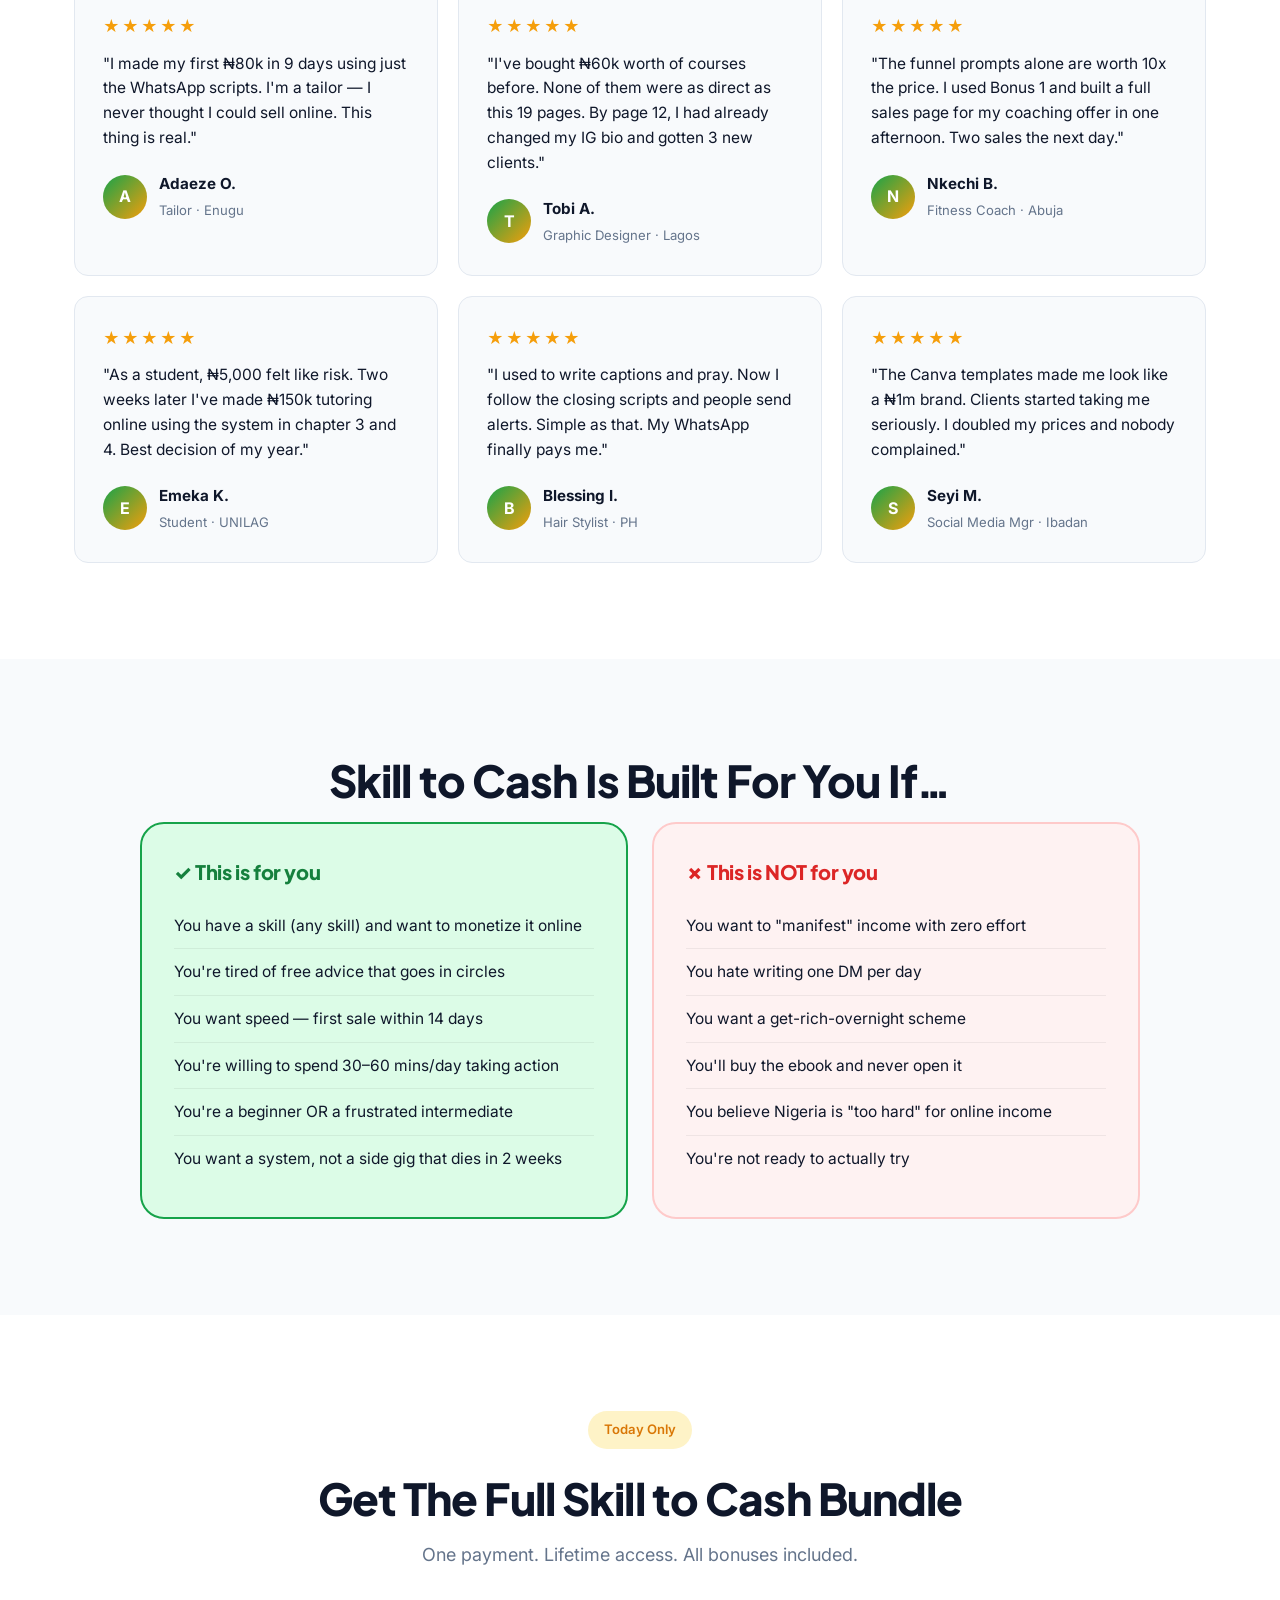
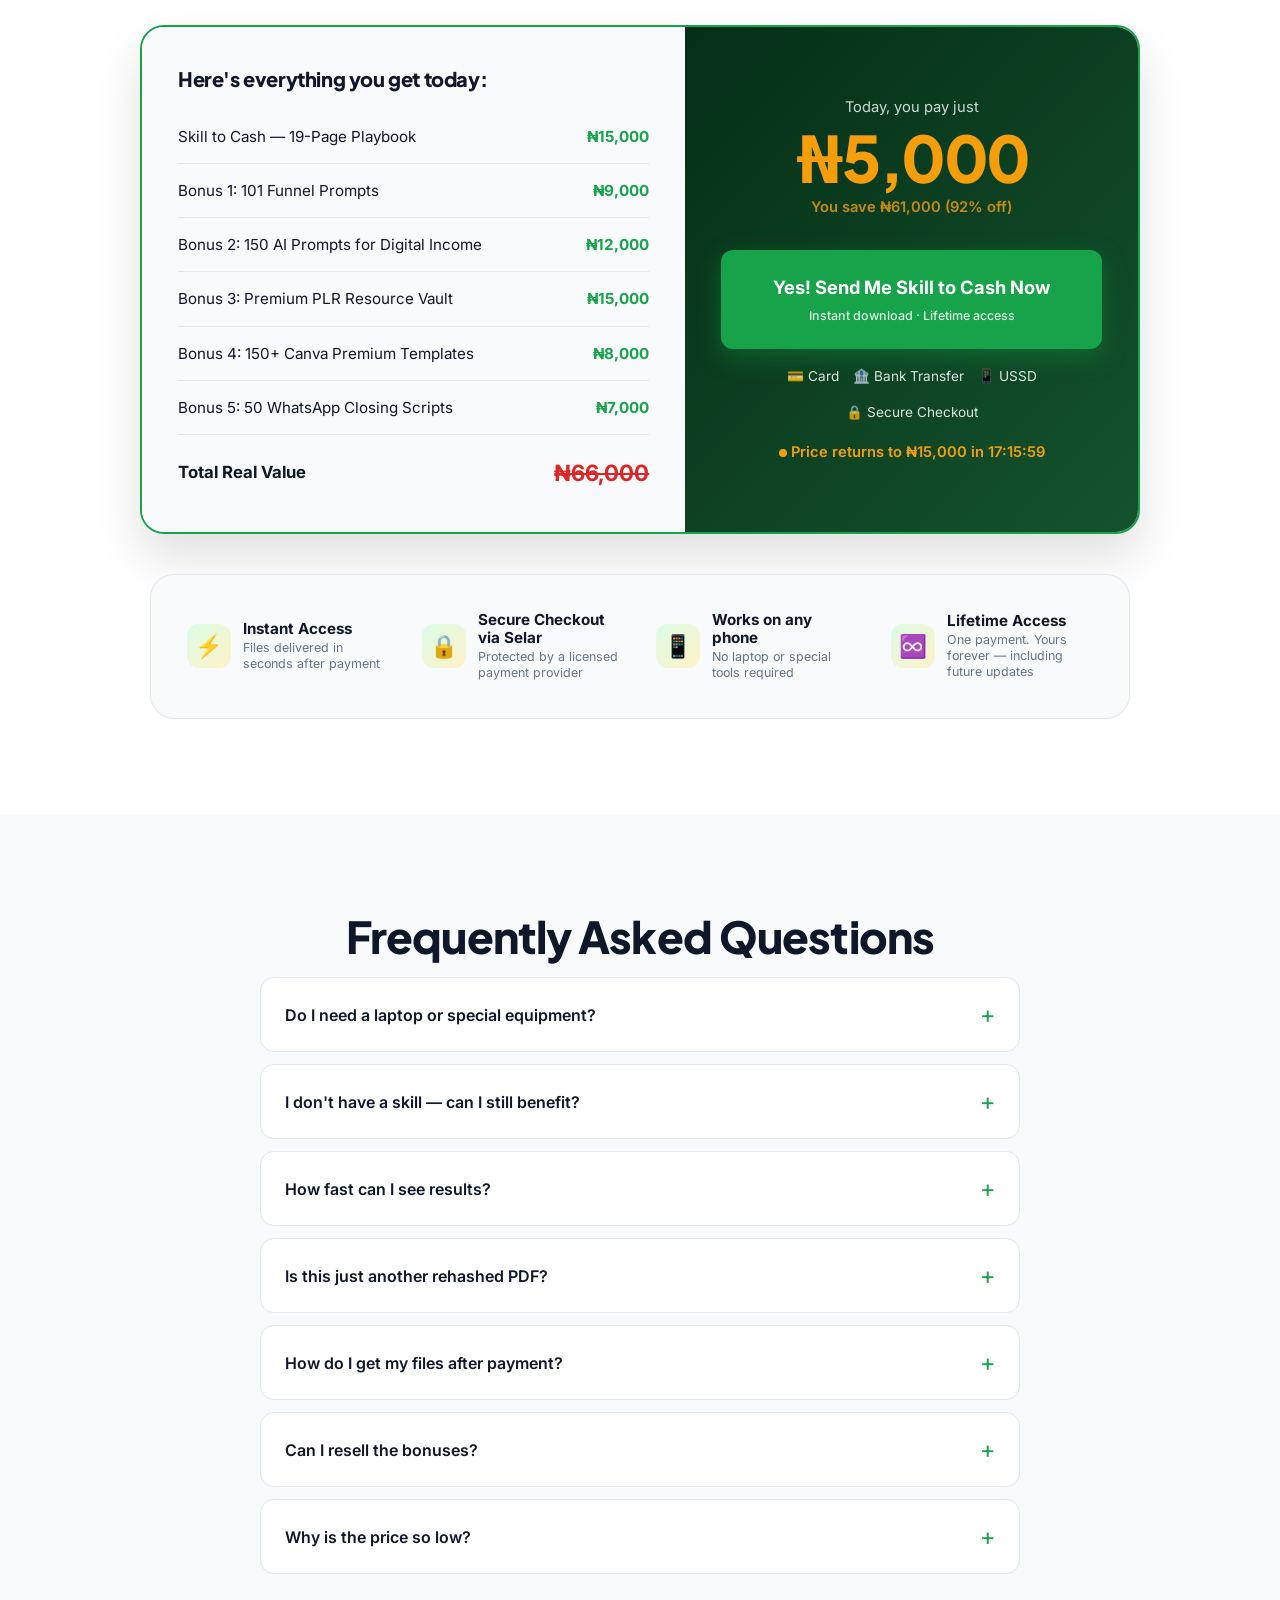
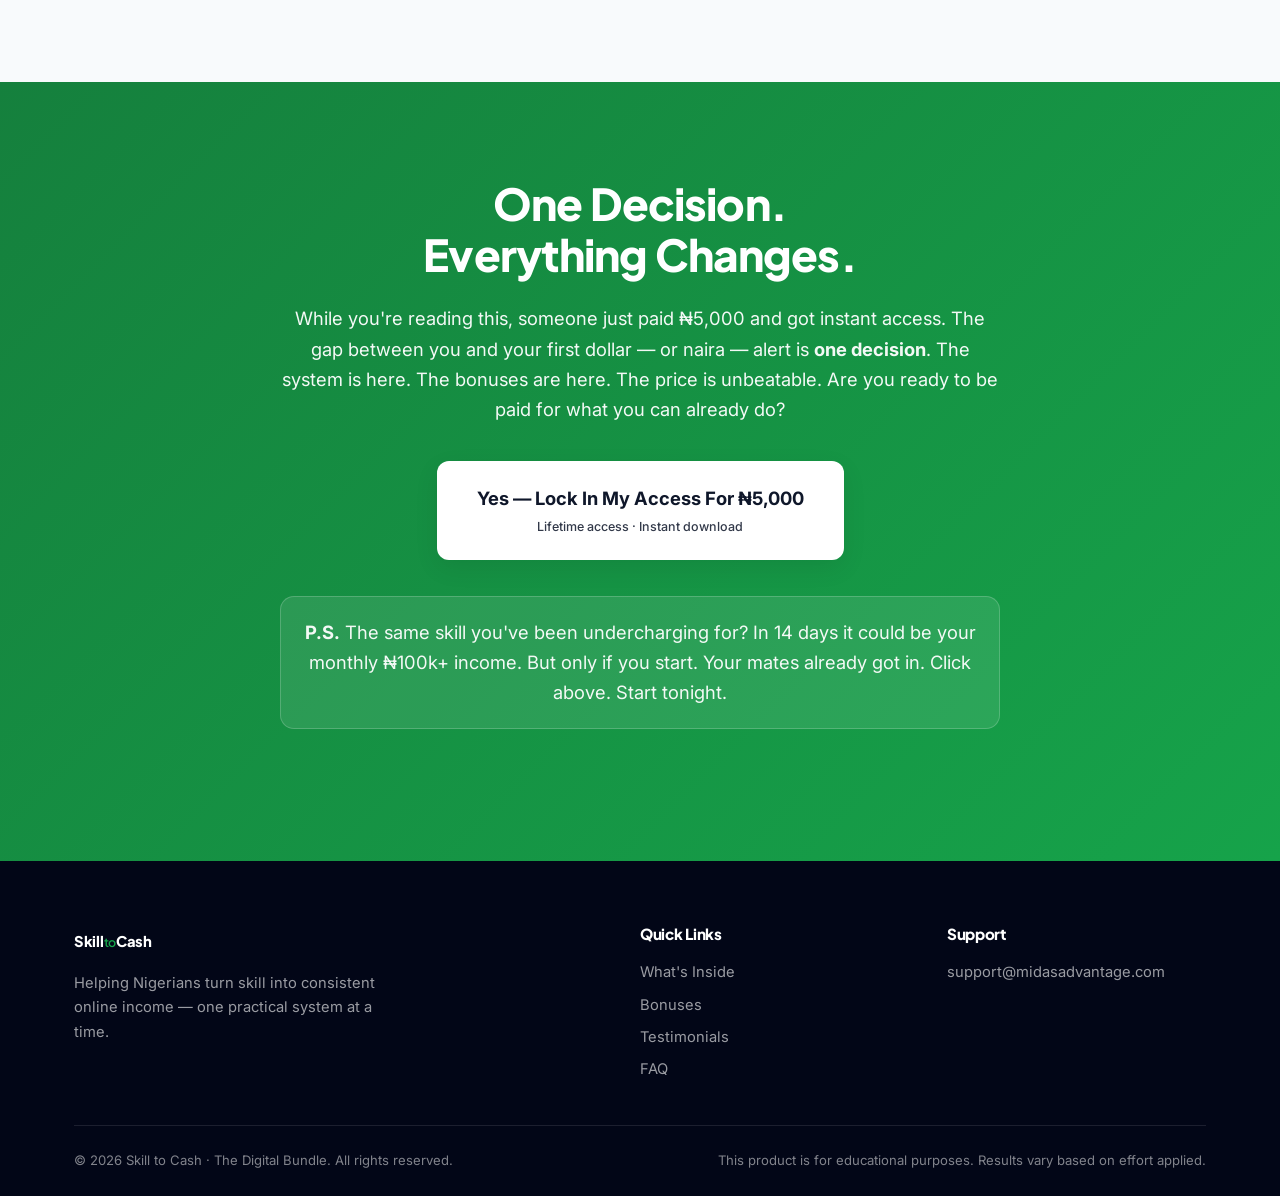
==== commit 74c3be02: "Fix: mobile offer-card overflow, Buy Now sticky CTA, add sales pop-up notification" ====
--- a/index.html
+++ b/index.html
@@ -690,7 +690,20 @@
     <div>
       <strong>₦5,000</strong> <span class="strike">₦47,000</span>
     </div>
-    <a href="#order" class="btn btn-primary btn-sm">Get It Now →</a>
+    <a href="https://selar.com/6q900bfu5t" class="btn btn-primary btn-sm">Buy Now</a>
+  </div>
+
+  <!-- SALES POP-UP NOTIFICATION -->
+  <div class="sales-pop" id="salesPop">
+    <div class="sales-pop-inner">
+      <div class="sales-pop-icon">🔔</div>
+      <div class="sales-pop-text">
+        <strong id="popName">Adaeze from Enugu</strong>
+        <span>just purchased <em>Skill to Cash Bundle</em></span>
+        <small id="popTime">2 minutes ago</small>
+      </div>
+      <button class="sales-pop-close" id="popClose">×</button>
+    </div>
   </div>
 
   <script src="script.js"></script>
--- a/styles.css
+++ b/styles.css
@@ -1055,15 +1055,21 @@
   .for-card { padding: 26px 22px; }
   .for-card ul li { font-size: 0.92rem; }
 
-  /* PRICING */
-  .offer-stack, .offer-price { padding: 26px 22px; }
-  .stack-list li { padding: 11px 0; font-size: 0.88rem; flex-wrap: wrap; gap: 4px; }
-  .stack-total { font-size: 0.95rem; }
-  .stack-total .strike { font-size: 1.2rem; }
-  .big-price { font-size: 3rem; }
-  .price-tag small { font-size: 0.85rem; }
-  .payment-row { font-size: 0.78rem; gap: 10px; }
-  .urgency { font-size: 0.85rem; }
+  /* PRICING — force offer card to stay within viewport */
+  .offer-card { border-radius: var(--radius); margin-left: -2px; margin-right: -2px; }
+  .offer-stack, .offer-price { padding: 22px 16px; }
+  .offer-stack h3 { font-size: 1rem; margin-bottom: 14px; }
+  .stack-list li { padding: 10px 0; font-size: 0.82rem; flex-wrap: wrap; gap: 2px; }
+  .stack-list li span { flex: 1; min-width: 0; }
+  .stack-list li strong { font-size: 0.82rem; flex-shrink: 0; }
+  .stack-total { font-size: 0.9rem; flex-wrap: wrap; gap: 4px; }
+  .stack-total .strike { font-size: 1.1rem; }
+  .big-price { font-size: 2.6rem; }
+  .price-tag small { font-size: 0.82rem; }
+  .payment-row { font-size: 0.72rem; gap: 8px; }
+  .urgency { font-size: 0.8rem; }
+  .offer-price .btn-xl { padding: 16px 18px; font-size: 0.95rem; }
+  .offer-price .btn-sub { font-size: 0.68rem; }
 
   /* TRUST SIGNALS */
   .trust-signals { grid-template-columns: 1fr 1fr; gap: 12px; padding: 22px 18px; }
@@ -1287,3 +1293,102 @@
 @media (max-width: 640px) {
   .btn { white-space: normal; max-width: 100%; }
 }
+
+
+
+/* ============ SALES POP-UP NOTIFICATION ============ */
+.sales-pop {
+  position: fixed;
+  bottom: 90px;
+  left: 20px;
+  z-index: 95;
+  max-width: 340px;
+  width: calc(100% - 40px);
+  background: #fff;
+  border-radius: 12px;
+  box-shadow: 0 12px 40px rgba(0,0,0,0.15), 0 0 0 1px rgba(0,0,0,0.04);
+  transform: translateX(-120%);
+  opacity: 0;
+  transition: transform 0.5s cubic-bezier(0.34, 1.56, 0.64, 1), opacity 0.4s ease;
+  pointer-events: none;
+}
+.sales-pop.show {
+  transform: translateX(0);
+  opacity: 1;
+  pointer-events: all;
+}
+.sales-pop-inner {
+  display: flex;
+  align-items: center;
+  gap: 12px;
+  padding: 14px 16px;
+  position: relative;
+}
+.sales-pop-icon {
+  width: 40px;
+  height: 40px;
+  border-radius: 50%;
+  background: var(--primary-light);
+  display: flex;
+  align-items: center;
+  justify-content: center;
+  font-size: 1.2rem;
+  flex-shrink: 0;
+}
+.sales-pop-text {
+  display: flex;
+  flex-direction: column;
+  gap: 2px;
+  line-height: 1.3;
+}
+.sales-pop-text strong {
+  font-size: 0.88rem;
+  color: var(--dark);
+}
+.sales-pop-text span {
+  font-size: 0.78rem;
+  color: var(--muted);
+}
+.sales-pop-text span em {
+  color: var(--primary-dark);
+  font-style: normal;
+  font-weight: 600;
+}
+.sales-pop-text small {
+  font-size: 0.7rem;
+  color: var(--muted);
+  opacity: 0.7;
+}
+.sales-pop-close {
+  position: absolute;
+  top: 8px;
+  right: 10px;
+  width: 22px;
+  height: 22px;
+  border-radius: 50%;
+  background: var(--light);
+  border: none;
+  font-size: 1rem;
+  color: var(--muted);
+  cursor: pointer;
+  display: flex;
+  align-items: center;
+  justify-content: center;
+  transition: background 0.2s;
+}
+.sales-pop-close:hover { background: var(--border); }
+
+/* On mobile, position above sticky CTA */
+@media (max-width: 980px) {
+  .sales-pop {
+    bottom: 84px;
+    left: 12px;
+    max-width: 300px;
+    width: calc(100% - 24px);
+  }
+  .sales-pop-inner { padding: 12px 14px; gap: 10px; }
+  .sales-pop-icon { width: 36px; height: 36px; font-size: 1rem; }
+  .sales-pop-text strong { font-size: 0.82rem; }
+  .sales-pop-text span { font-size: 0.72rem; }
+  .sales-pop-text small { font-size: 0.65rem; }
+}
